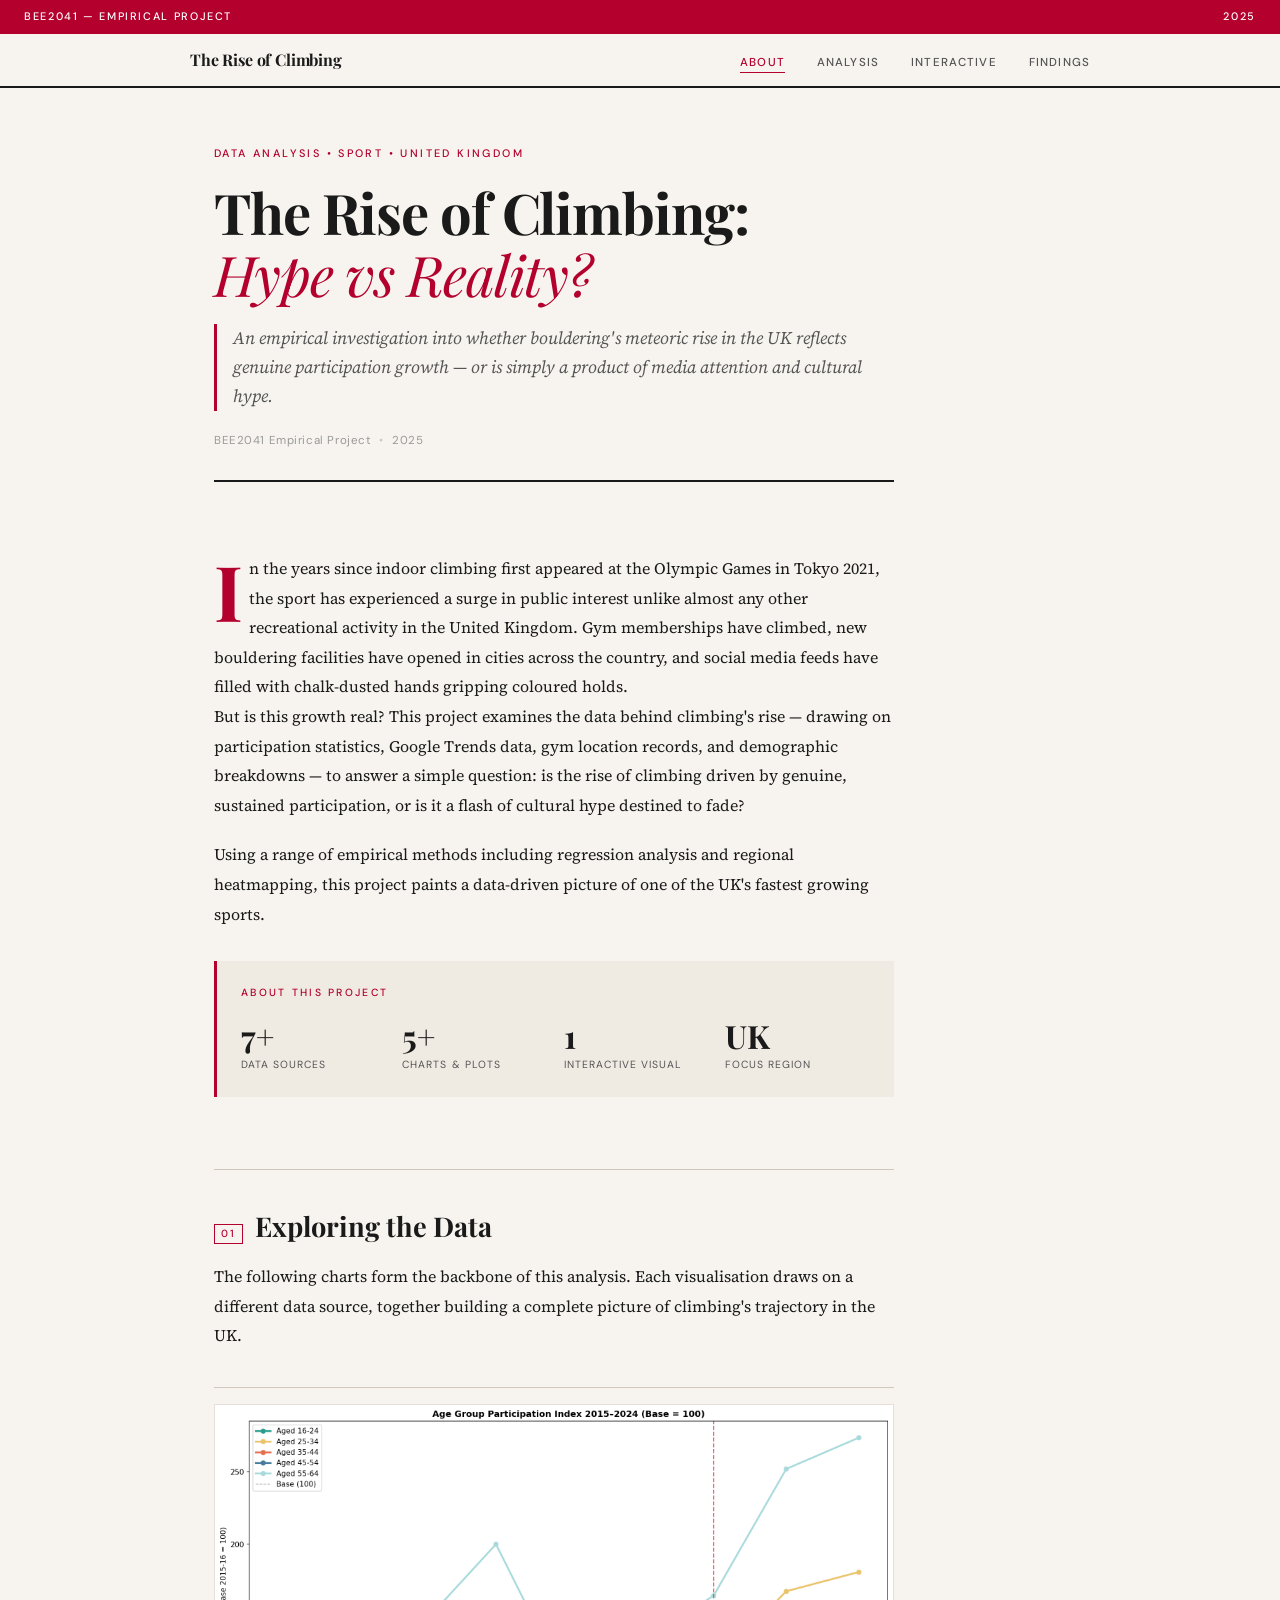
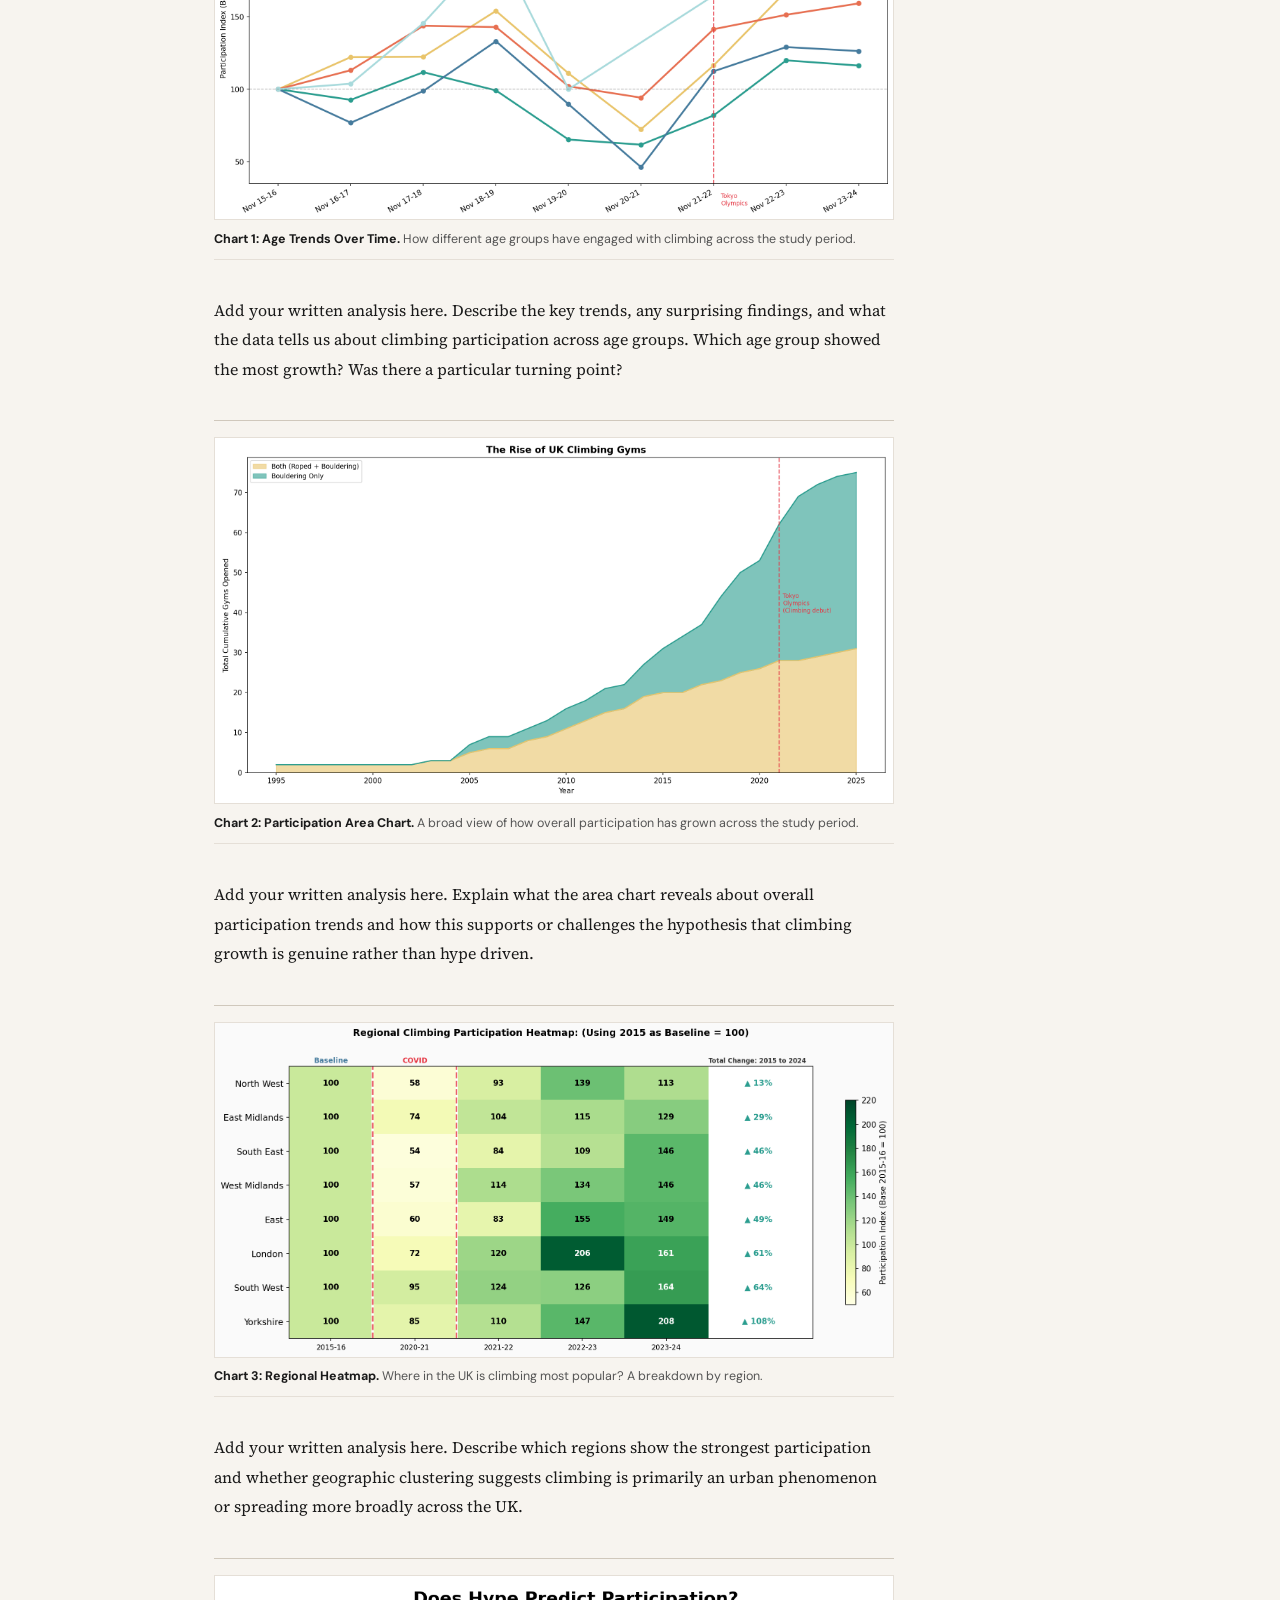
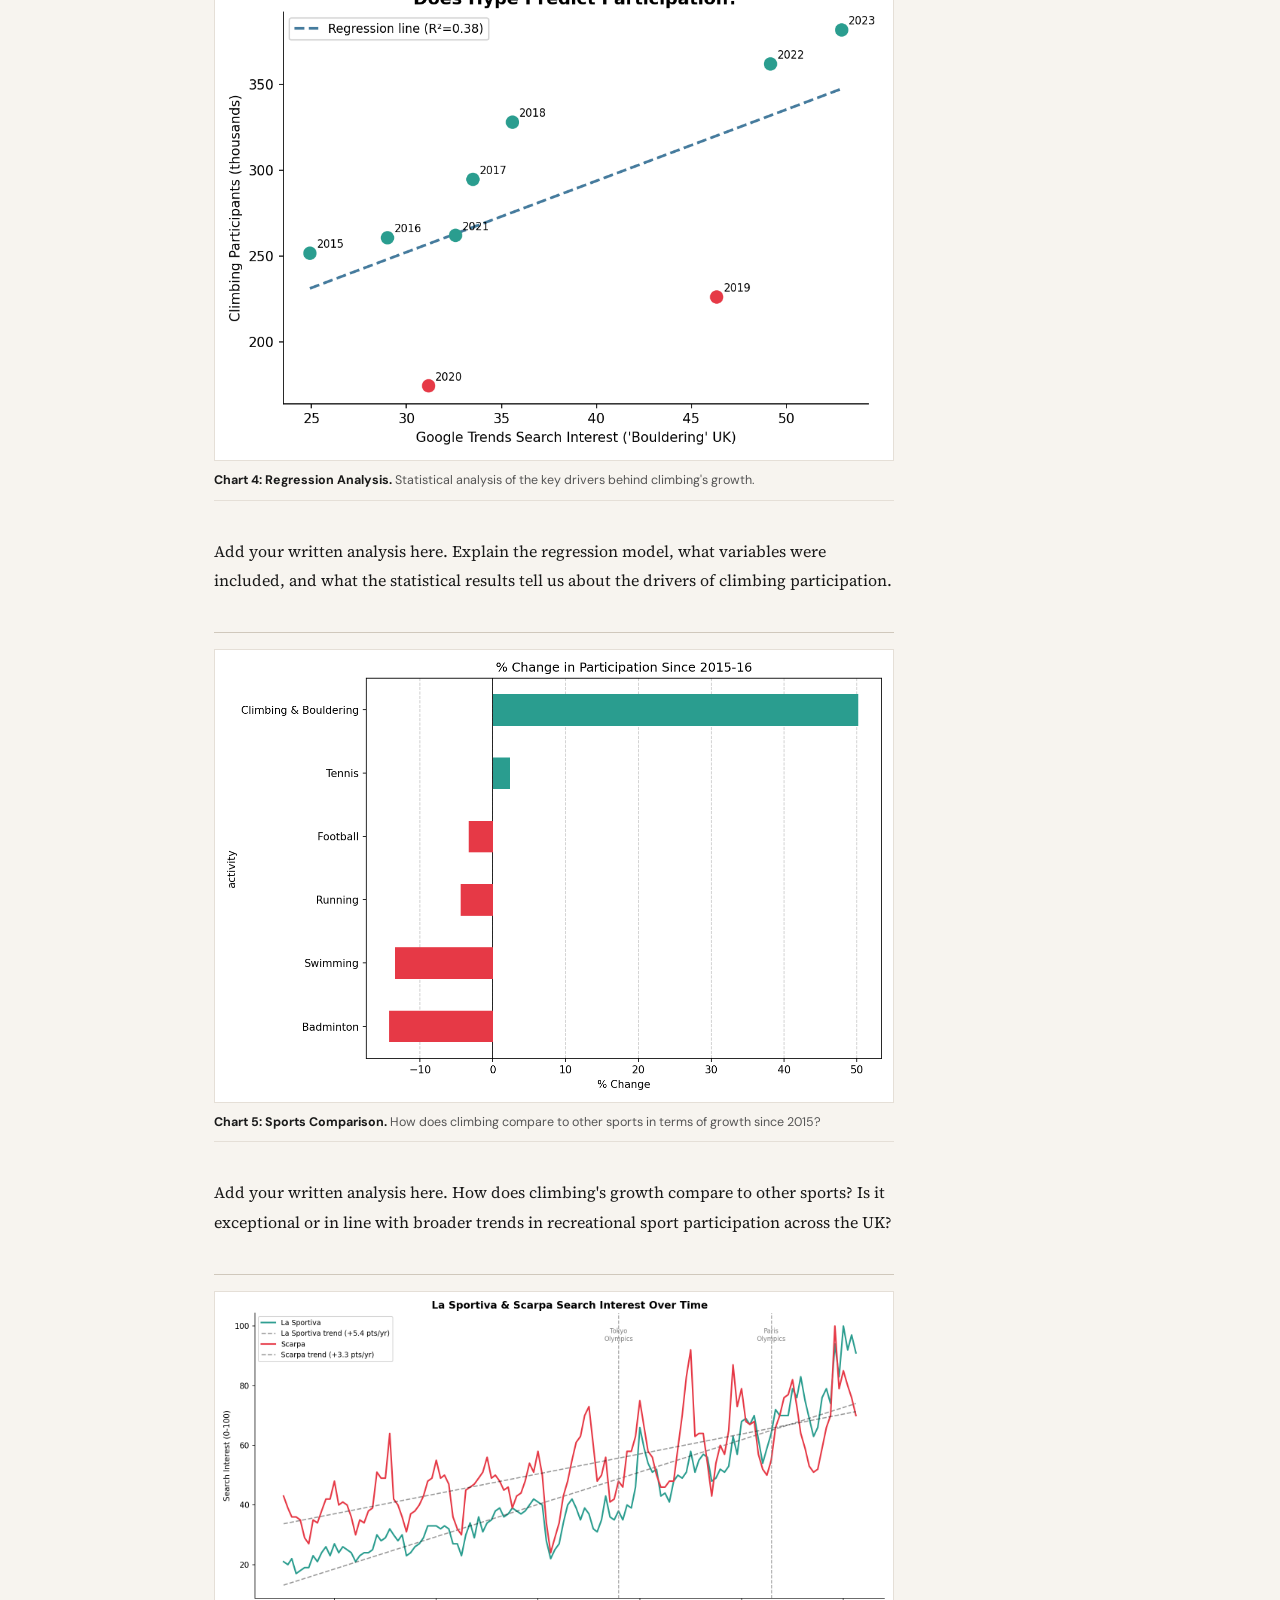
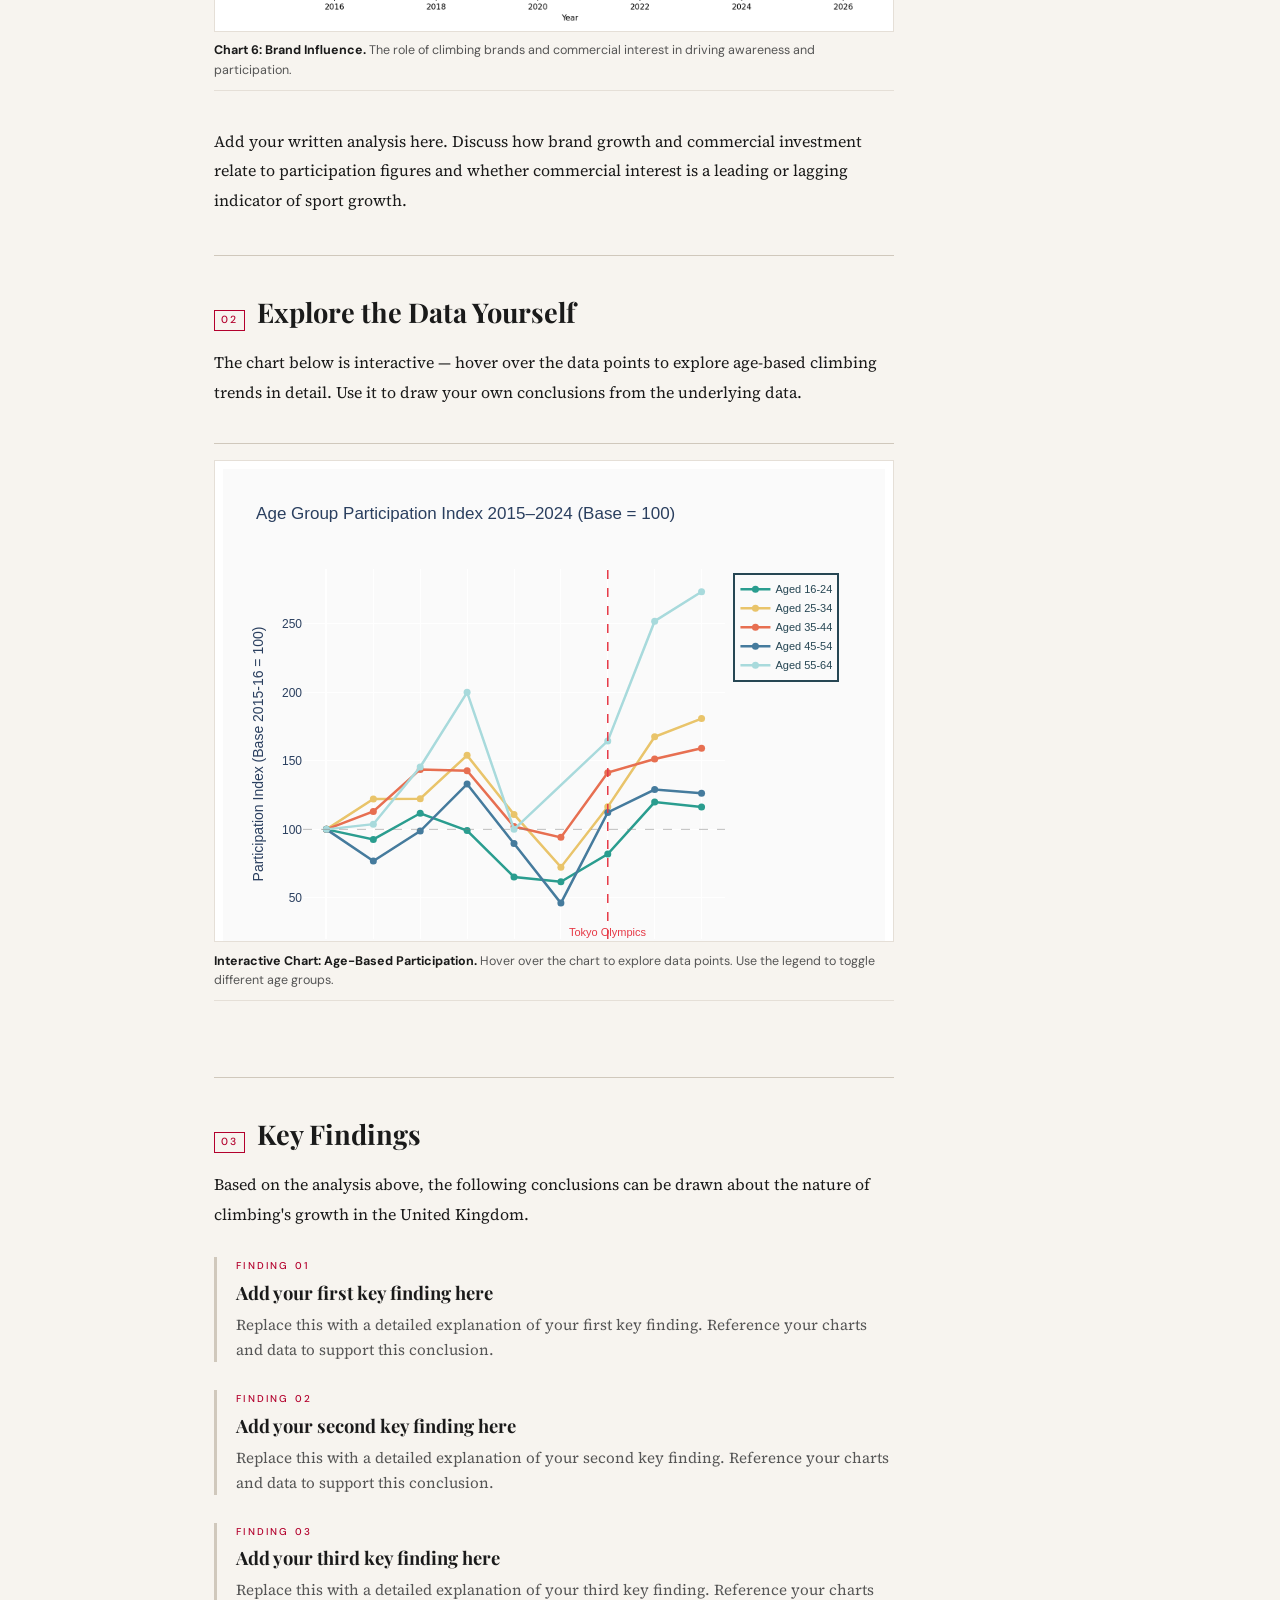
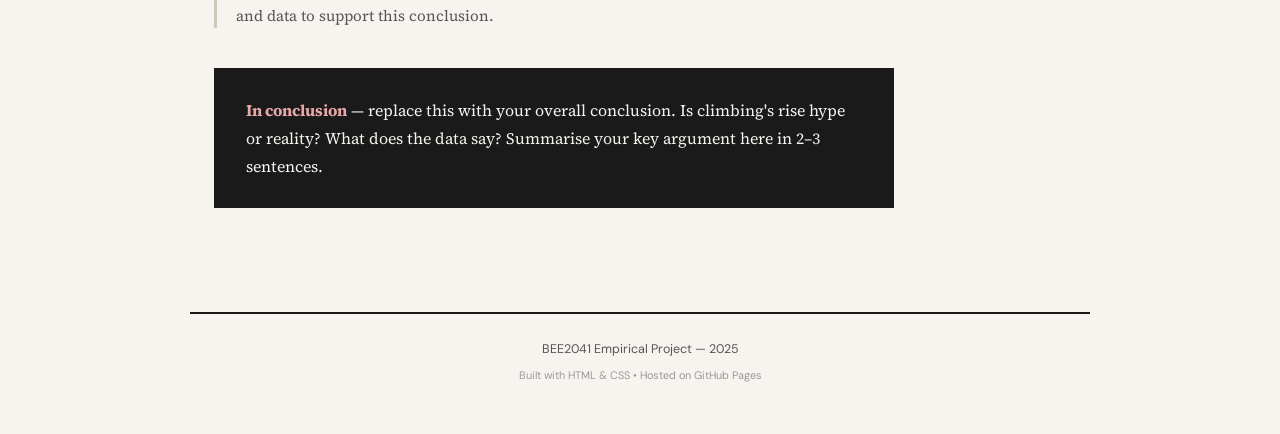
==== index.html @ f6ec095e "Add website files" ====
<!DOCTYPE html>
<html lang="en">
<head>
    <meta charset="UTF-8">
    <meta name="viewport" content="width=device-width, initial-scale=1.0">
    <title>The Rise of Climbing: Hype vs Reality?</title>
    <meta name="description" content="An empirical investigation into whether bouldering's meteoric rise in the UK reflects genuine participation growth.">
    <link rel="stylesheet" href="style.css">
    <link href="https://fonts.googleapis.com/css2?family=Playfair+Display:ital,wght@0,400;0,700;1,400&family=Source+Serif+4:ital,wght@0,300;0,400;1,300;1,400&family=DM+Sans:wght@400;500&display=swap" rel="stylesheet">
</head>
<body>

    <!-- TOP BAR -->
    <div class="top-bar">
        <span>BEE2041 &mdash; Empirical Project</span>
        <span>2025</span>
    </div>

    <!-- NAVBAR -->
    <nav class="navbar" id="navbar">
        <div class="nav-inner">
            <a href="#home" class="nav-logo">The Rise of Climbing</a>
            <button class="nav-toggle" id="navToggle" aria-label="Toggle menu">&#9776;</button>
            <ul class="nav-links" id="navLinks">
                <li><a href="#about">About</a></li>
                <li><a href="#analysis">Analysis</a></li>
                <li><a href="#interactive">Interactive</a></li>
                <li><a href="#findings">Findings</a></li>
            </ul>
        </div>
    </nav>

    <!-- ARTICLE -->
    <main class="article-wrapper" id="home">

        <!-- HEADER -->
        <header class="article-header">
            <div class="article-category">Data Analysis &bull; Sport &bull; United Kingdom</div>
            <h1 class="article-title">The Rise of Climbing:<br><em>Hype vs Reality?</em></h1>
            <p class="article-standfirst">An empirical investigation into whether bouldering's meteoric rise in the UK reflects genuine participation growth — or is simply a product of media attention and cultural hype.</p>
            <div class="article-meta">
                <span>BEE2041 Empirical Project</span>
                <span class="meta-dot">&bull;</span>
                <span>2025</span>
            </div>
            <div class="header-rule"></div>
        </header>

        <!-- INTRODUCTION -->
        <section class="article-section" id="about">
            <div class="drop-cap-wrap">
                <p><span class="drop-cap">I</span>n the years since indoor climbing first appeared at the Olympic Games in Tokyo 2021, the sport has experienced a surge in public interest unlike almost any other recreational activity in the United Kingdom. Gym memberships have climbed, new bouldering facilities have opened in cities across the country, and social media feeds have filled with chalk-dusted hands gripping coloured holds.</p>
            </div>
            <p>But is this growth real? This project examines the data behind climbing's rise — drawing on participation statistics, Google Trends data, gym location records, and demographic breakdowns — to answer a simple question: is the rise of climbing driven by genuine, sustained participation, or is it a flash of cultural hype destined to fade?</p>
            <p>Using a range of empirical methods including regression analysis and regional heatmapping, this project paints a data-driven picture of one of the UK's fastest growing sports.</p>

            <div class="infobox">
                <div class="infobox-title">About This Project</div>
                <div class="infobox-grid">
                    <div class="infobox-item">
                        <span class="infobox-num">7+</span>
                        <span class="infobox-label">Data Sources</span>
                    </div>
                    <div class="infobox-item">
                        <span class="infobox-num">5+</span>
                        <span class="infobox-label">Charts &amp; Plots</span>
                    </div>
                    <div class="infobox-item">
                        <span class="infobox-num">1</span>
                        <span class="infobox-label">Interactive Visual</span>
                    </div>
                    <div class="infobox-item">
                        <span class="infobox-num">UK</span>
                        <span class="infobox-label">Focus Region</span>
                    </div>
                </div>
            </div>
        </section>

        <div class="section-divider"></div>

        <!-- ANALYSIS -->
        <section class="article-section" id="analysis">
            <h2 class="section-heading">
                <span class="section-num">01</span> Exploring the Data
            </h2>
            <p>The following charts form the backbone of this analysis. Each visualisation draws on a different data source, together building a complete picture of climbing's trajectory in the UK.</p>

            <!-- Chart 1 -->
            <figure class="chart-figure">
                <img src="Sources_and_Python_Code/Plots/Ages_time_series.png" alt="Age participation trends over time" loading="lazy">
                <figcaption>
                    <strong>Chart 1: Age Trends Over Time.</strong> How different age groups have engaged with climbing across the study period.
                </figcaption>
            </figure>
            <p>Add your written analysis here. Describe the key trends, any surprising findings, and what the data tells us about climbing participation across age groups. Which age group showed the most growth? Was there a particular turning point?</p>

            <!-- Chart 2 -->
            <figure class="chart-figure">
                <img src="Sources_and_Python_Code/Plots/Area_Chart.png" alt="Overall participation growth area chart" loading="lazy">
                <figcaption>
                    <strong>Chart 2: Participation Area Chart.</strong> A broad view of how overall participation has grown across the study period.
                </figcaption>
            </figure>
            <p>Add your written analysis here. Explain what the area chart reveals about overall participation trends and how this supports or challenges the hypothesis that climbing growth is genuine rather than hype driven.</p>

            <!-- Chart 3 -->
            <figure class="chart-figure">
                <img src="Sources_and_Python_Code/Plots/Heatmap_Regions.png" alt="Regional heatmap of climbing popularity" loading="lazy">
                <figcaption>
                    <strong>Chart 3: Regional Heatmap.</strong> Where in the UK is climbing most popular? A breakdown by region.
                </figcaption>
            </figure>
            <p>Add your written analysis here. Describe which regions show the strongest participation and whether geographic clustering suggests climbing is primarily an urban phenomenon or spreading more broadly across the UK.</p>

            <!-- Chart 4 -->
            <figure class="chart-figure">
                <img src="Sources_and_Python_Code/Plots/Regression_scatter.png" alt="Regression analysis scatter plot" loading="lazy">
                <figcaption>
                    <strong>Chart 4: Regression Analysis.</strong> Statistical analysis of the key drivers behind climbing's growth.
                </figcaption>
            </figure>
            <p>Add your written analysis here. Explain the regression model, what variables were included, and what the statistical results tell us about the drivers of climbing participation.</p>

            <!-- Chart 5 -->
            <figure class="chart-figure">
                <img src="Sources_and_Python_Code/Plots/Sports_Plot_1b_2015.png" alt="Sports comparison since 2015" loading="lazy">
                <figcaption>
                    <strong>Chart 5: Sports Comparison.</strong> How does climbing compare to other sports in terms of growth since 2015?
                </figcaption>
            </figure>
            <p>Add your written analysis here. How does climbing's growth compare to other sports? Is it exceptional or in line with broader trends in recreational sport participation across the UK?</p>

            <!-- Chart 6 -->
            <figure class="chart-figure">
                <img src="Sources_and_Python_Code/Plots/plot_brands.png" alt="Brand influence on climbing participation" loading="lazy">
                <figcaption>
                    <strong>Chart 6: Brand Influence.</strong> The role of climbing brands and commercial interest in driving awareness and participation.
                </figcaption>
            </figure>
            <p>Add your written analysis here. Discuss how brand growth and commercial investment relate to participation figures and whether commercial interest is a leading or lagging indicator of sport growth.</p>
        </section>

        <div class="section-divider"></div>

        <!-- INTERACTIVE -->
        <section class="article-section" id="interactive">
            <h2 class="section-heading">
                <span class="section-num">02</span> Explore the Data Yourself
            </h2>
            <p>The chart below is interactive — hover over the data points to explore age-based climbing trends in detail. Use it to draw your own conclusions from the underlying data.</p>
            <figure class="chart-figure">
                <div class="iframe-wrapper">
                    <iframe
                        src="Sources_and_Python_Code/Plots/interactive_age.html"
                        title="Interactive age-based climbing participation chart"
                        width="100%"
                        height="480"
                        frameborder="0"
                        loading="lazy">
                    </iframe>
                </div>
                <figcaption>
                    <strong>Interactive Chart: Age-Based Participation.</strong> Hover over the chart to explore data points. Use the legend to toggle different age groups.
                </figcaption>
            </figure>
        </section>

        <div class="section-divider"></div>

        <!-- FINDINGS -->
        <section class="article-section" id="findings">
            <h2 class="section-heading">
                <span class="section-num">03</span> Key Findings
            </h2>
            <p>Based on the analysis above, the following conclusions can be drawn about the nature of climbing's growth in the United Kingdom.</p>

            <div class="finding-block">
                <div class="finding-label">Finding 01</div>
                <h3>Add your first key finding here</h3>
                <p>Replace this with a detailed explanation of your first key finding. Reference your charts and data to support this conclusion.</p>
            </div>

            <div class="finding-block">
                <div class="finding-label">Finding 02</div>
                <h3>Add your second key finding here</h3>
                <p>Replace this with a detailed explanation of your second key finding. Reference your charts and data to support this conclusion.</p>
            </div>

            <div class="finding-block">
                <div class="finding-label">Finding 03</div>
                <h3>Add your third key finding here</h3>
                <p>Replace this with a detailed explanation of your third key finding. Reference your charts and data to support this conclusion.</p>
            </div>

            <div class="conclusion-box">
                <p><strong>In conclusion</strong> — replace this with your overall conclusion. Is climbing's rise hype or reality? What does the data say? Summarise your key argument here in 2&ndash;3 sentences.</p>
            </div>
        </section>

    </main>

    <!-- FOOTER -->
    <footer class="footer">
        <div class="footer-inner">
            <div class="footer-rule"></div>
            <p>BEE2041 Empirical Project &mdash; 2025</p>
            <p class="footer-small">Built with HTML &amp; CSS &bull; Hosted on GitHub Pages</p>
        </div>
    </footer>

    <script src="main.js"></script>
</body>
</html>
---- style.css ----
/* ===========================
   ROOT VARIABLES
=========================== */
:root {
    --bg: #f7f4ef;
    --bg-2: #efeae2;
    --bg-3: #e8e2d8;
    --text: #1a1a1a;
    --text-muted: #555;
    --text-light: #999;
    --accent: #b3002d;
    --accent-hover: #8f0024;
    --border: #d0c8bc;
    --border-light: #e5dfd7;
    --font-display: 'Playfair Display', Georgia, serif;
    --font-body: 'Source Serif 4', Georgia, serif;
    --font-ui: 'DM Sans', sans-serif;
    --col-width: 680px;
    --transition: 0.25s ease;
}

/* ===========================
   RESET & BASE
=========================== */
*, *::before, *::after {
    margin: 0;
    padding: 0;
    box-sizing: border-box;
}

html {
    scroll-behavior: smooth;
    scroll-padding-top: 70px;
}

body {
    background-color: var(--bg);
    color: var(--text);
    font-family: var(--font-body);
    font-size: 18px;
    line-height: 1.8;
    -webkit-font-smoothing: antialiased;
}

a {
    color: inherit;
    text-decoration: none;
}

img {
    max-width: 100%;
    height: auto;
    display: block;
}

/* ===========================
   TOP BAR
=========================== */
.top-bar {
    background: var(--accent);
    color: #fff;
    font-family: var(--font-ui);
    font-size: 0.68rem;
    font-weight: 500;
    letter-spacing: 0.15em;
    text-transform: uppercase;
    padding: 0.45rem 1.5rem;
    display: flex;
    justify-content: space-between;
    align-items: center;
}

/* ===========================
   NAVBAR
=========================== */
.navbar {
    position: sticky;
    top: 0;
    z-index: 100;
    background: var(--bg);
    border-bottom: 2px solid var(--text);
    padding: 0 1.5rem;
    transition: box-shadow var(--transition);
}

.navbar.scrolled {
    box-shadow: 0 2px 12px rgba(0,0,0,0.08);
}

.nav-inner {
    max-width: 900px;
    margin: 0 auto;
    height: 52px;
    display: flex;
    align-items: center;
    justify-content: space-between;
}

.nav-logo {
    font-family: var(--font-display);
    font-size: 1rem;
    font-weight: 700;
    color: var(--text);
    letter-spacing: -0.01em;
    flex-shrink: 0;
}

.nav-links {
    list-style: none;
    display: flex;
    gap: 2rem;
}

.nav-links a {
    font-family: var(--font-ui);
    font-size: 0.72rem;
    font-weight: 500;
    letter-spacing: 0.1em;
    text-transform: uppercase;
    color: var(--text-muted);
    transition: color var(--transition);
    padding-bottom: 2px;
    border-bottom: 1px solid transparent;
}

.nav-links a:hover {
    color: var(--accent);
    border-bottom-color: var(--accent);
}

.nav-toggle {
    display: none;
    background: none;
    border: none;
    font-size: 1.3rem;
    cursor: pointer;
    color: var(--text);
    padding: 0.25rem;
}

/* ===========================
   ARTICLE WRAPPER
=========================== */
.article-wrapper {
    max-width: 900px;
    margin: 0 auto;
    padding: 0 1.5rem;
}

/* ===========================
   ARTICLE HEADER
=========================== */
.article-header {
    padding: 3.5rem 0 2rem;
    max-width: var(--col-width);
}

.article-category {
    font-family: var(--font-ui);
    font-size: 0.68rem;
    font-weight: 500;
    letter-spacing: 0.22em;
    text-transform: uppercase;
    color: var(--accent);
    margin-bottom: 1.1rem;
}

.article-title {
    font-family: var(--font-display);
    font-size: clamp(2.2rem, 5vw, 3.5rem);
    font-weight: 700;
    line-height: 1.1;
    letter-spacing: -0.02em;
    margin-bottom: 1.25rem;
    color: var(--text);
}

.article-title em {
    font-style: italic;
    font-weight: 400;
    color: var(--accent);
}

.article-standfirst {
    font-family: var(--font-body);
    font-size: 1.1rem;
    line-height: 1.65;
    color: var(--text-muted);
    margin-bottom: 1.25rem;
    font-style: italic;
    border-left: 3px solid var(--accent);
    padding-left: 1rem;
}

.article-meta {
    font-family: var(--font-ui);
    font-size: 0.72rem;
    color: var(--text-light);
    letter-spacing: 0.05em;
    display: flex;
    gap: 0.5rem;
    align-items: center;
    flex-wrap: wrap;
    margin-bottom: 1.75rem;
}

.meta-dot {
    color: var(--border);
}

.header-rule {
    height: 2px;
    background: var(--text);
}

/* ===========================
   ARTICLE SECTIONS
=========================== */
.article-section {
    max-width: var(--col-width);
    padding: 2.5rem 0;
}

.article-section p {
    margin-bottom: 1.25rem;
    color: var(--text);
    font-size: 1rem;
    line-height: 1.85;
}

.article-section p:last-child {
    margin-bottom: 0;
}

/* Drop cap */
.drop-cap {
    float: left;
    font-family: var(--font-display);
    font-size: 4.8rem;
    font-weight: 700;
    line-height: 0.75;
    margin-right: 0.08em;
    margin-top: 0.1em;
    color: var(--accent);
}

/* Section heading */
.section-heading {
    font-family: var(--font-display);
    font-size: 1.7rem;
    font-weight: 700;
    margin-bottom: 1.1rem;
    display: flex;
    align-items: baseline;
    gap: 0.75rem;
    color: var(--text);
    line-height: 1.2;
}

.section-num {
    font-family: var(--font-ui);
    font-size: 0.65rem;
    font-weight: 500;
    letter-spacing: 0.15em;
    color: var(--accent);
    border: 1px solid var(--accent);
    padding: 0.18rem 0.4rem;
    text-transform: uppercase;
    flex-shrink: 0;
}

/* Section divider */
.section-divider {
    max-width: var(--col-width);
    height: 1px;
    background: var(--border);
}

/* ===========================
   INFOBOX
=========================== */
.infobox {
    background: var(--bg-2);
    border-left: 3px solid var(--accent);
    padding: 1.4rem 1.5rem;
    margin: 2rem 0;
}

.infobox-title {
    font-family: var(--font-ui);
    font-size: 0.65rem;
    font-weight: 500;
    letter-spacing: 0.22em;
    text-transform: uppercase;
    color: var(--accent);
    margin-bottom: 1.1rem;
}

.infobox-grid {
    display: grid;
    grid-template-columns: repeat(4, 1fr);
    gap: 1rem;
}

.infobox-item {
    display: flex;
    flex-direction: column;
    gap: 0.25rem;
}

.infobox-num {
    font-family: var(--font-display);
    font-size: 2rem;
    font-weight: 700;
    color: var(--text);
    line-height: 1;
}

.infobox-label {
    font-family: var(--font-ui);
    font-size: 0.65rem;
    color: var(--text-muted);
    text-transform: uppercase;
    letter-spacing: 0.1em;
}

/* ===========================
   CHARTS
=========================== */
.chart-figure {
    margin: 2.25rem 0;
    border-top: 1px solid var(--border);
    padding-top: 1rem;
}

.chart-figure img {
    width: 100%;
    background: var(--bg-2);
    border: 1px solid var(--border-light);
}

.iframe-wrapper {
    background: white;
    border: 1px solid var(--border-light);
    overflow: hidden;
}

.iframe-wrapper iframe {
    display: block;
    width: 100%;
}

figcaption {
    font-family: var(--font-ui);
    font-size: 0.78rem;
    color: var(--text-muted);
    margin-top: 0.6rem;
    line-height: 1.55;
    border-bottom: 1px solid var(--border-light);
    padding-bottom: 0.6rem;
}

figcaption strong {
    color: var(--text);
}

/* ===========================
   FINDINGS
=========================== */
.finding-block {
    margin: 1.75rem 0;
    padding-left: 1.2rem;
    border-left: 3px solid var(--border);
    transition: border-color var(--transition);
}

.finding-block:hover {
    border-left-color: var(--accent);
}

.finding-label {
    font-family: var(--font-ui);
    font-size: 0.62rem;
    font-weight: 500;
    letter-spacing: 0.22em;
    text-transform: uppercase;
    color: var(--accent);
    margin-bottom: 0.35rem;
}

.finding-block h3 {
    font-family: var(--font-display);
    font-size: 1.15rem;
    font-weight: 700;
    margin-bottom: 0.45rem;
    color: var(--text);
    line-height: 1.3;
}

.finding-block p {
    font-size: 0.95rem !important;
    color: var(--text-muted) !important;
    margin-bottom: 0 !important;
    line-height: 1.65 !important;
}

.conclusion-box {
    background: var(--text);
    color: #f7f4ef;
    padding: 1.75rem 2rem;
    margin-top: 2.5rem;
}

.conclusion-box p {
    color: #f7f4ef !important;
    font-size: 1rem !important;
    line-height: 1.75 !important;
    margin-bottom: 0 !important;
}

.conclusion-box strong {
    color: #e8a8a8;
}

/* ===========================
   FOOTER
=========================== */
.footer {
    margin-top: 4rem;
    padding: 0 1.5rem 3rem;
}

.footer-inner {
    max-width: 900px;
    margin: 0 auto;
    text-align: center;
}

.footer-rule {
    height: 2px;
    background: var(--text);
    margin-bottom: 1.5rem;
}

.footer p {
    font-family: var(--font-ui);
    font-size: 0.78rem;
    color: var(--text-muted);
}

.footer-small {
    font-size: 0.68rem !important;
    color: var(--text-light) !important;
    margin-top: 0.4rem;
}

/* ===========================
   RESPONSIVE
=========================== */
@media (max-width: 768px) {
    .infobox-grid {
        grid-template-columns: repeat(2, 1fr);
    }

    .nav-links {
        display: none;
        flex-direction: column;
        gap: 0;
        position: absolute;
        top: 100%;
        left: 0;
        right: 0;
        background: var(--bg);
        border-bottom: 2px solid var(--text);
        padding: 0.5rem 0;
    }

    .nav-links.open {
        display: flex;
    }

    .nav-links li {
        border-top: 1px solid var(--border-light);
    }

    .nav-links a {
        display: block;
        padding: 0.75rem 1.5rem;
        border-bottom: none;
    }

    .nav-toggle {
        display: block;
    }

    .navbar {
        position: sticky;
        overflow: visible;
    }

    .drop-cap {
        font-size: 3.8rem;
    }

    .article-header,
    .article-section,
    .section-divider {
        max-width: 100%;
    }

    .section-heading {
        font-size: 1.4rem;
    }
}

@media (max-width: 480px) {
    .infobox-grid {
        grid-template-columns: repeat(2, 1fr);
    }

    .article-title {
        font-size: 2rem;
    }

    .top-bar span:last-child {
        display: none;
    }
}
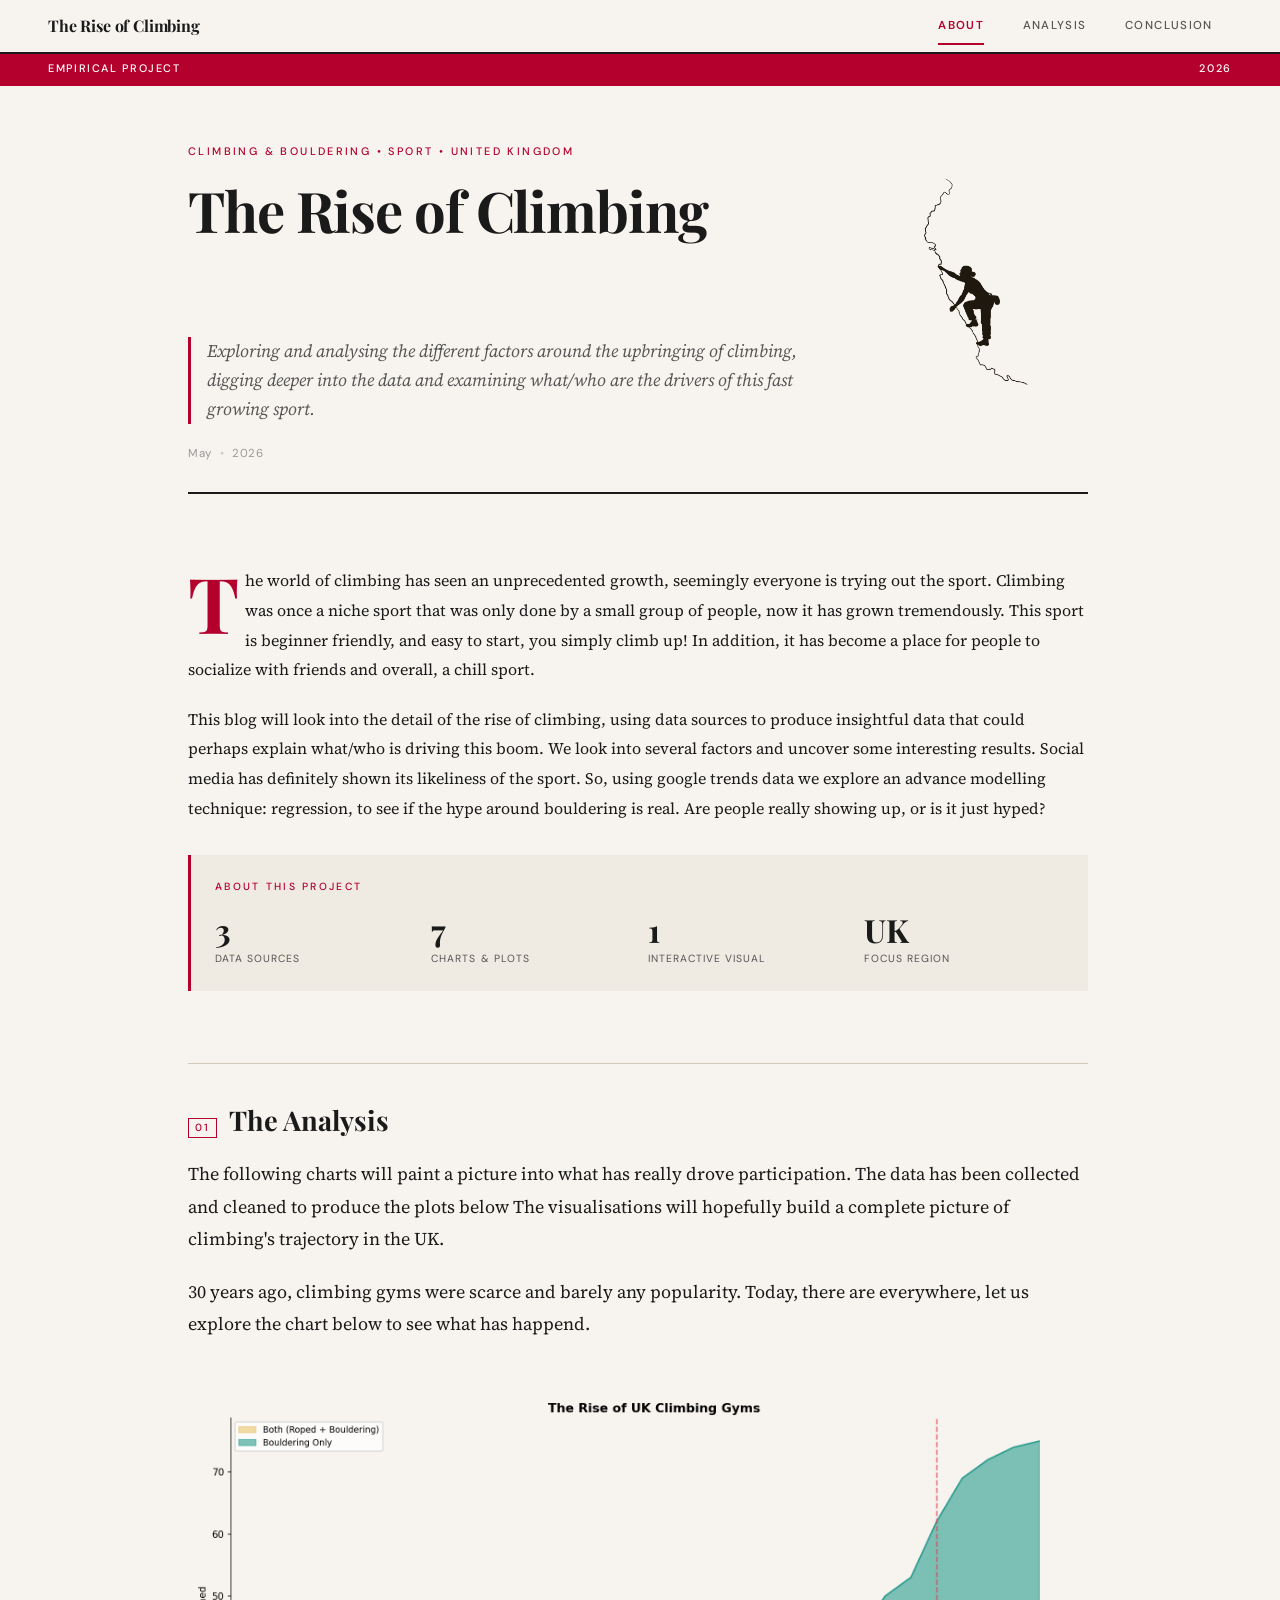
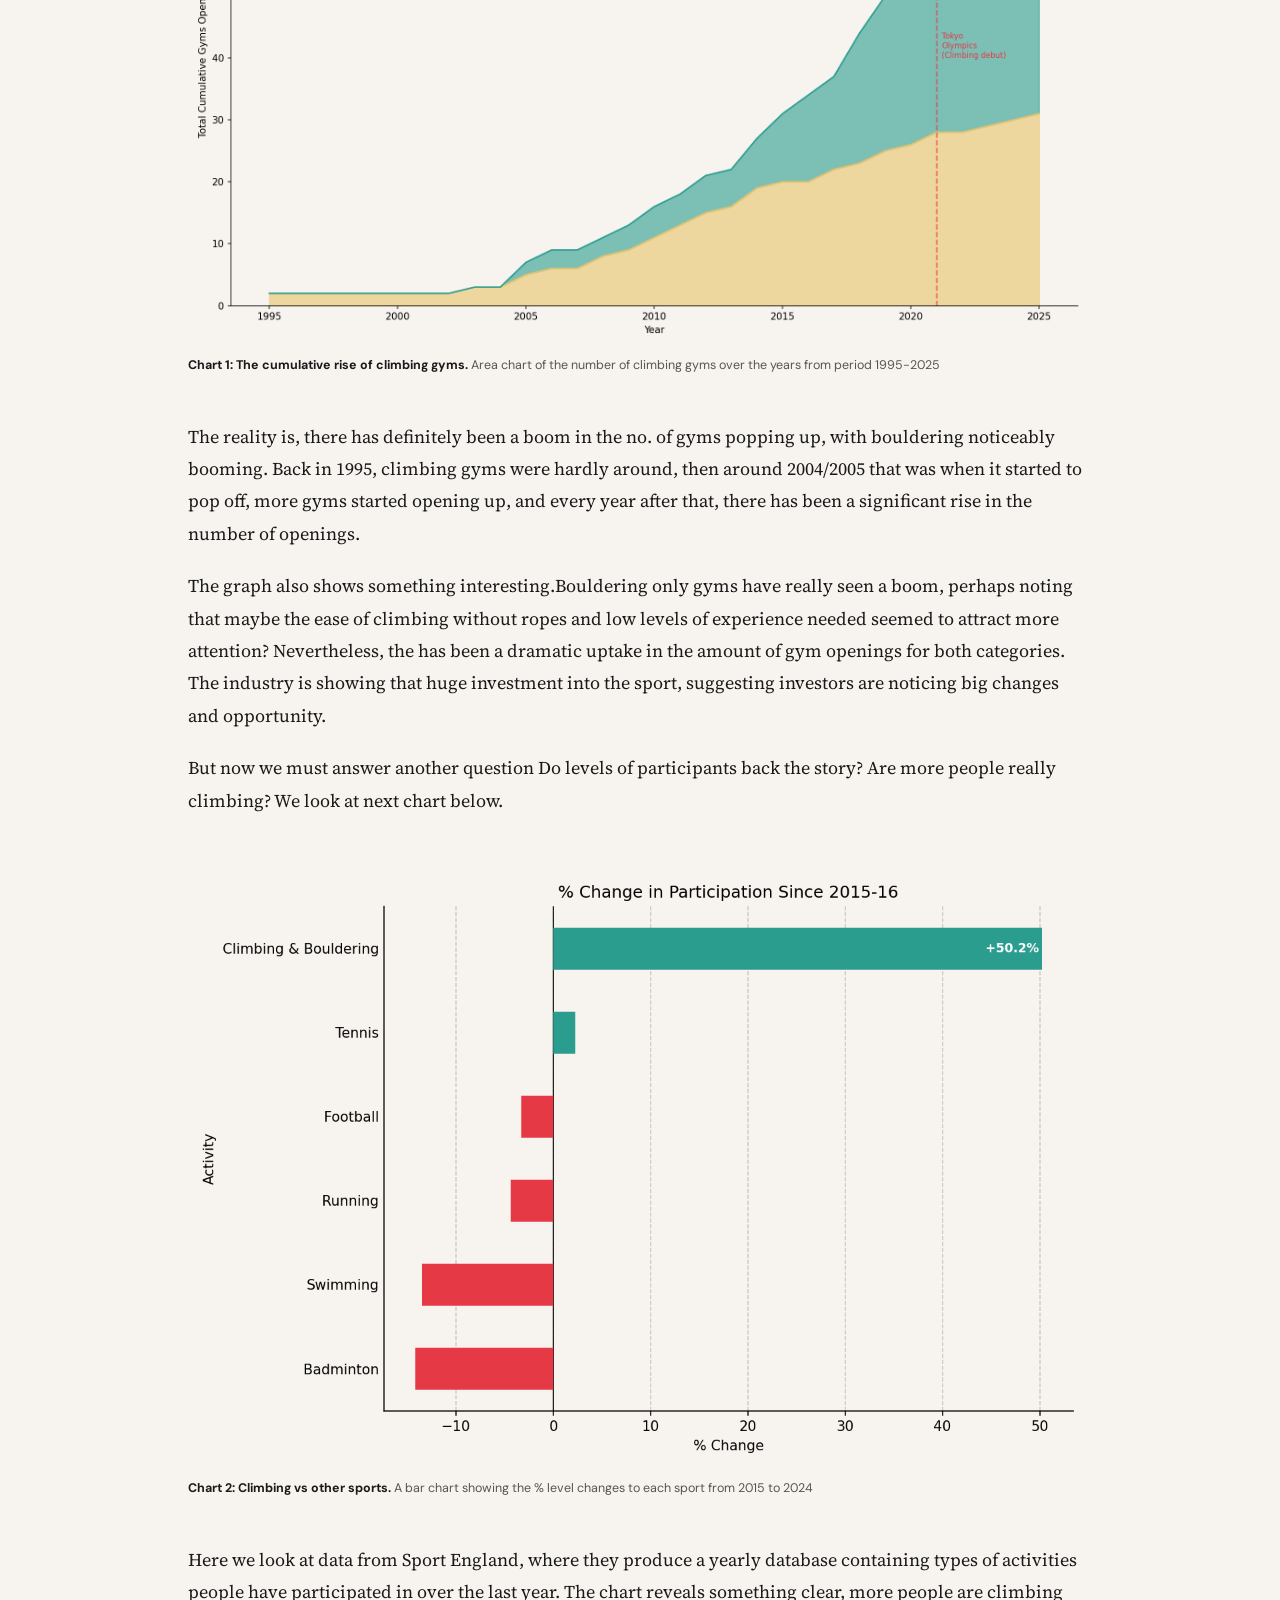
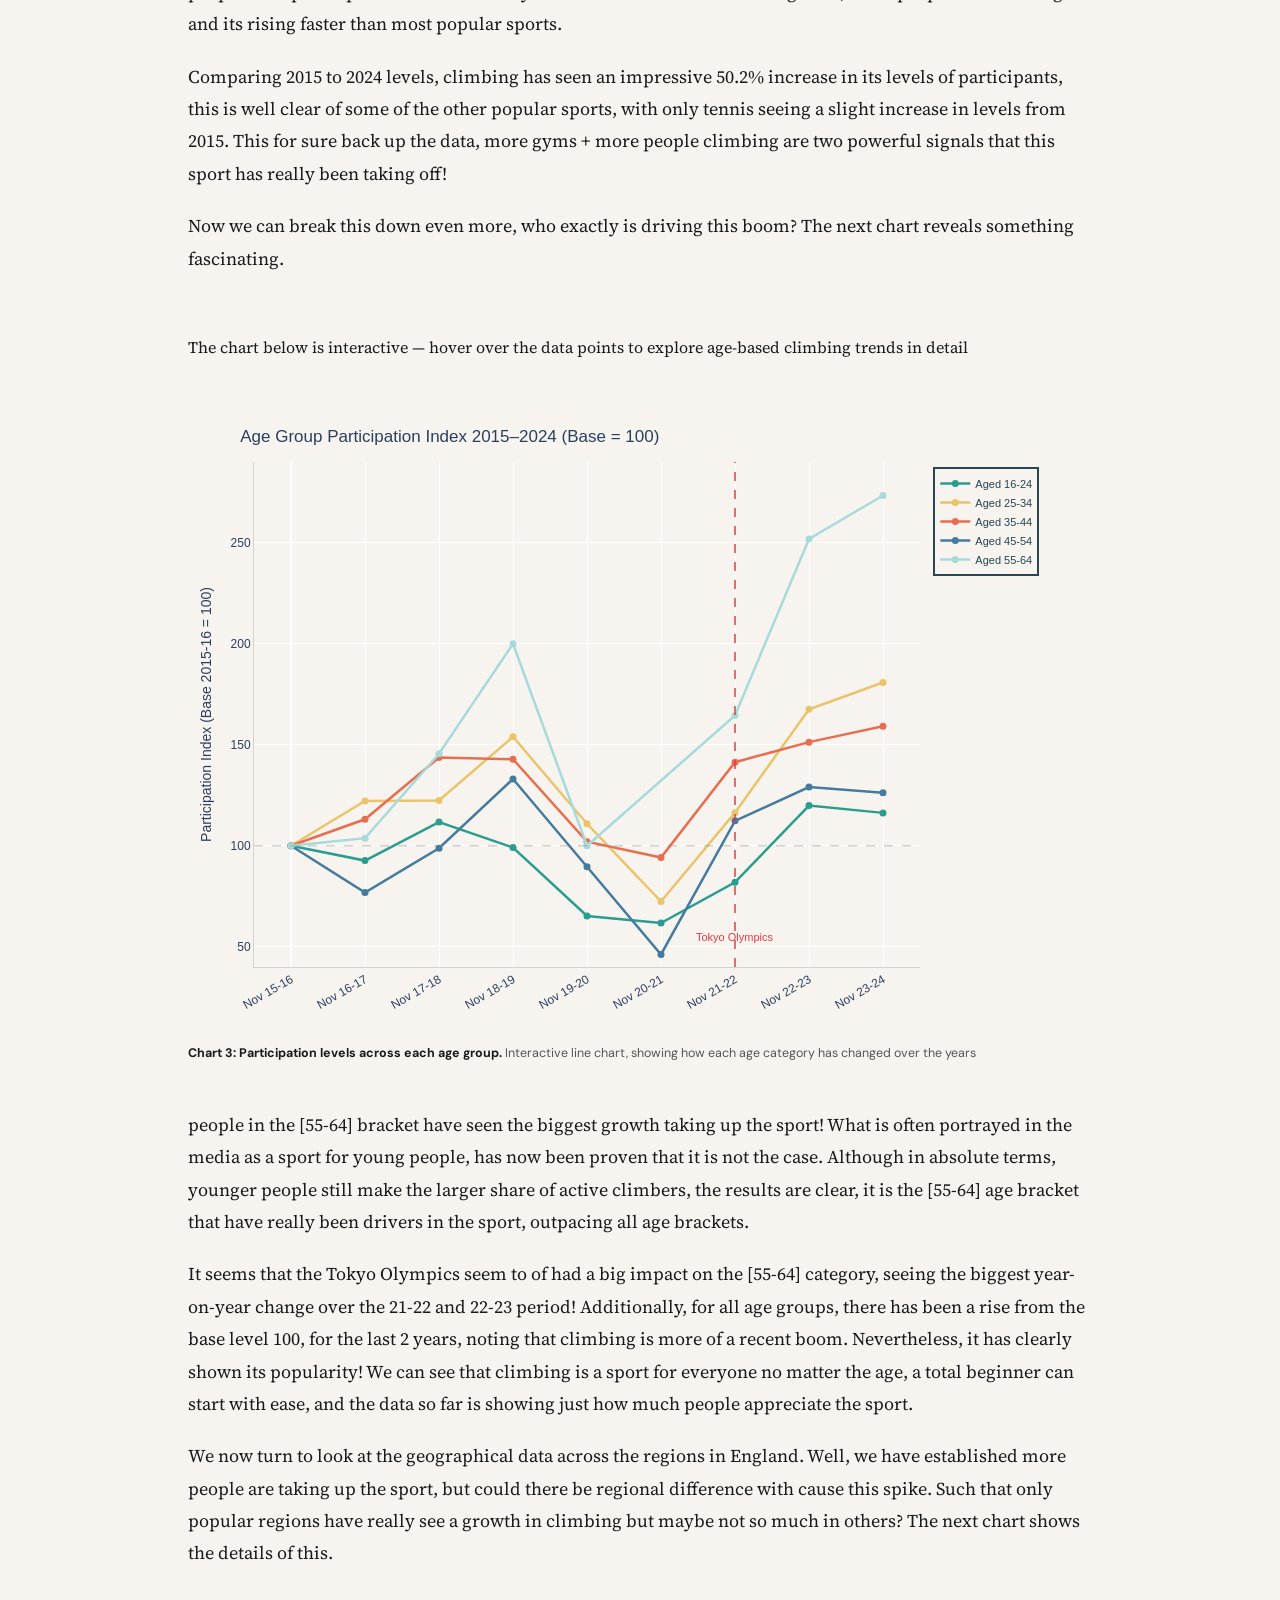
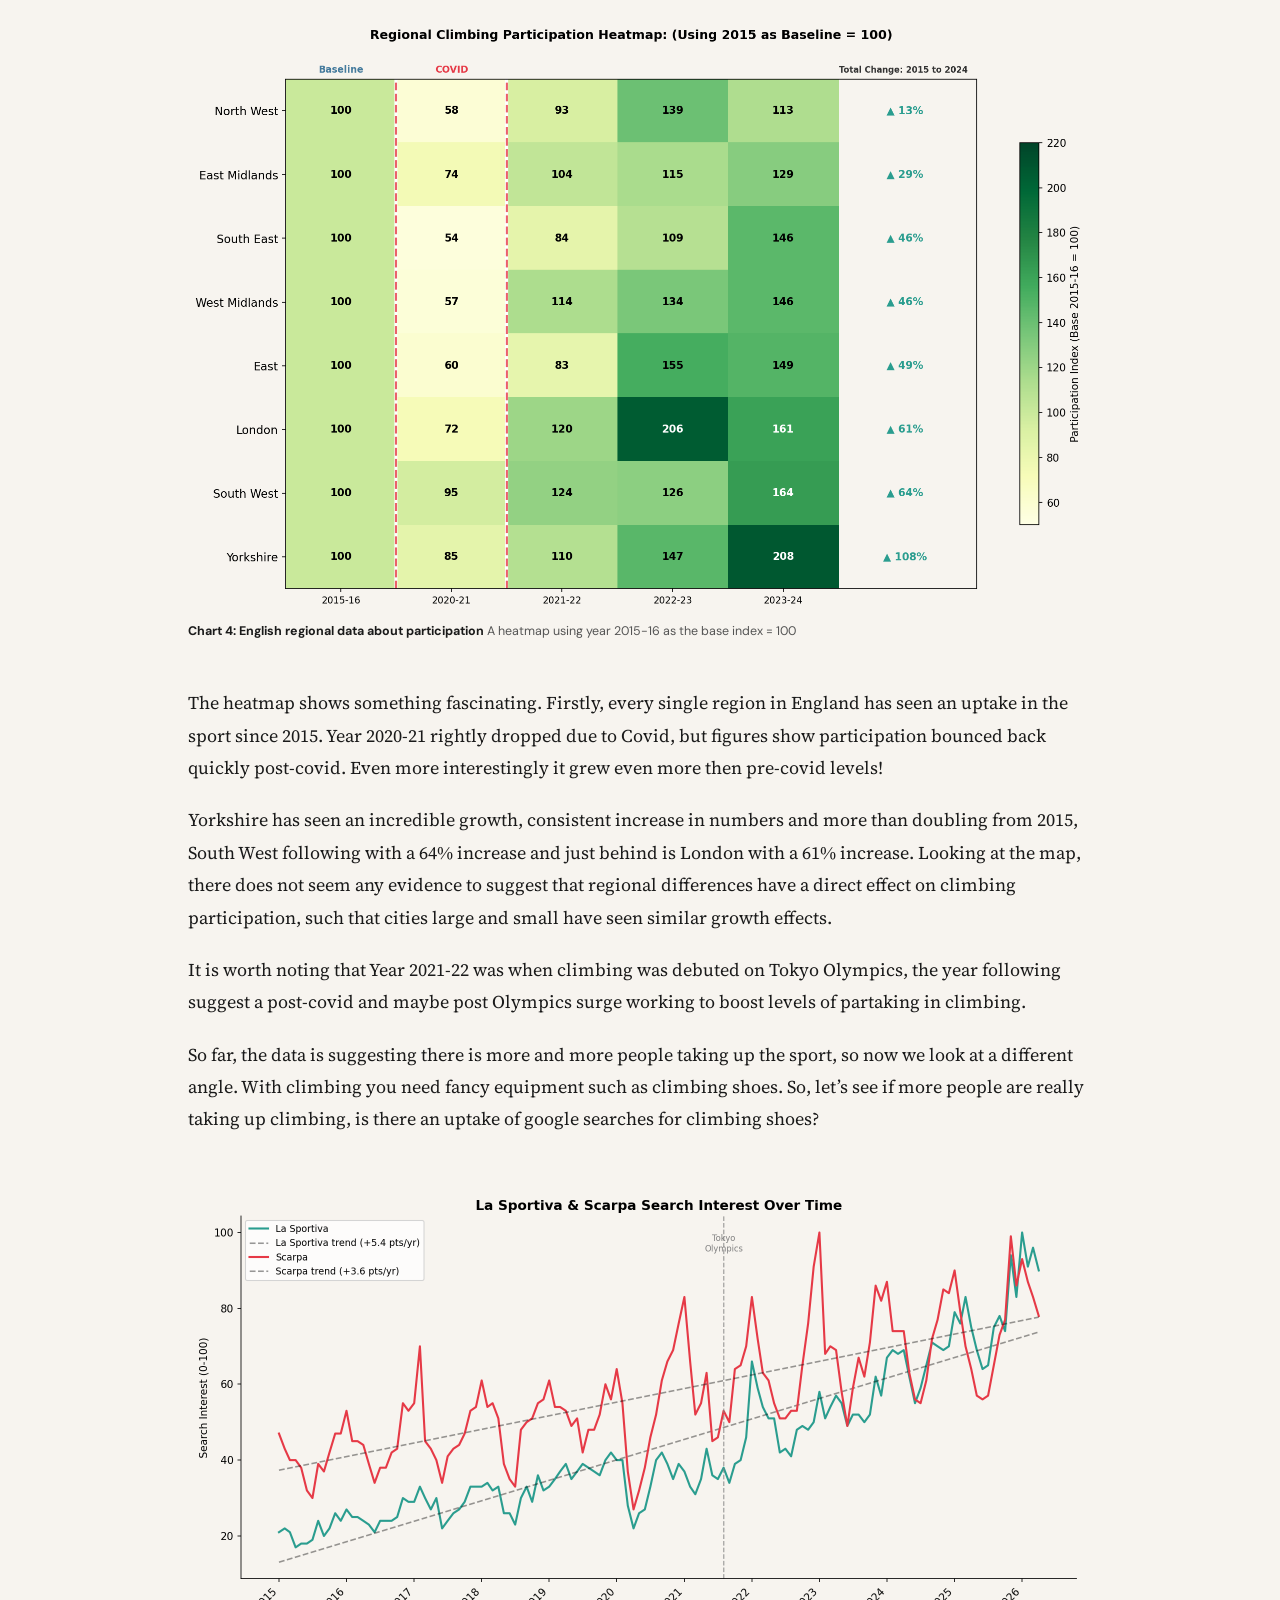
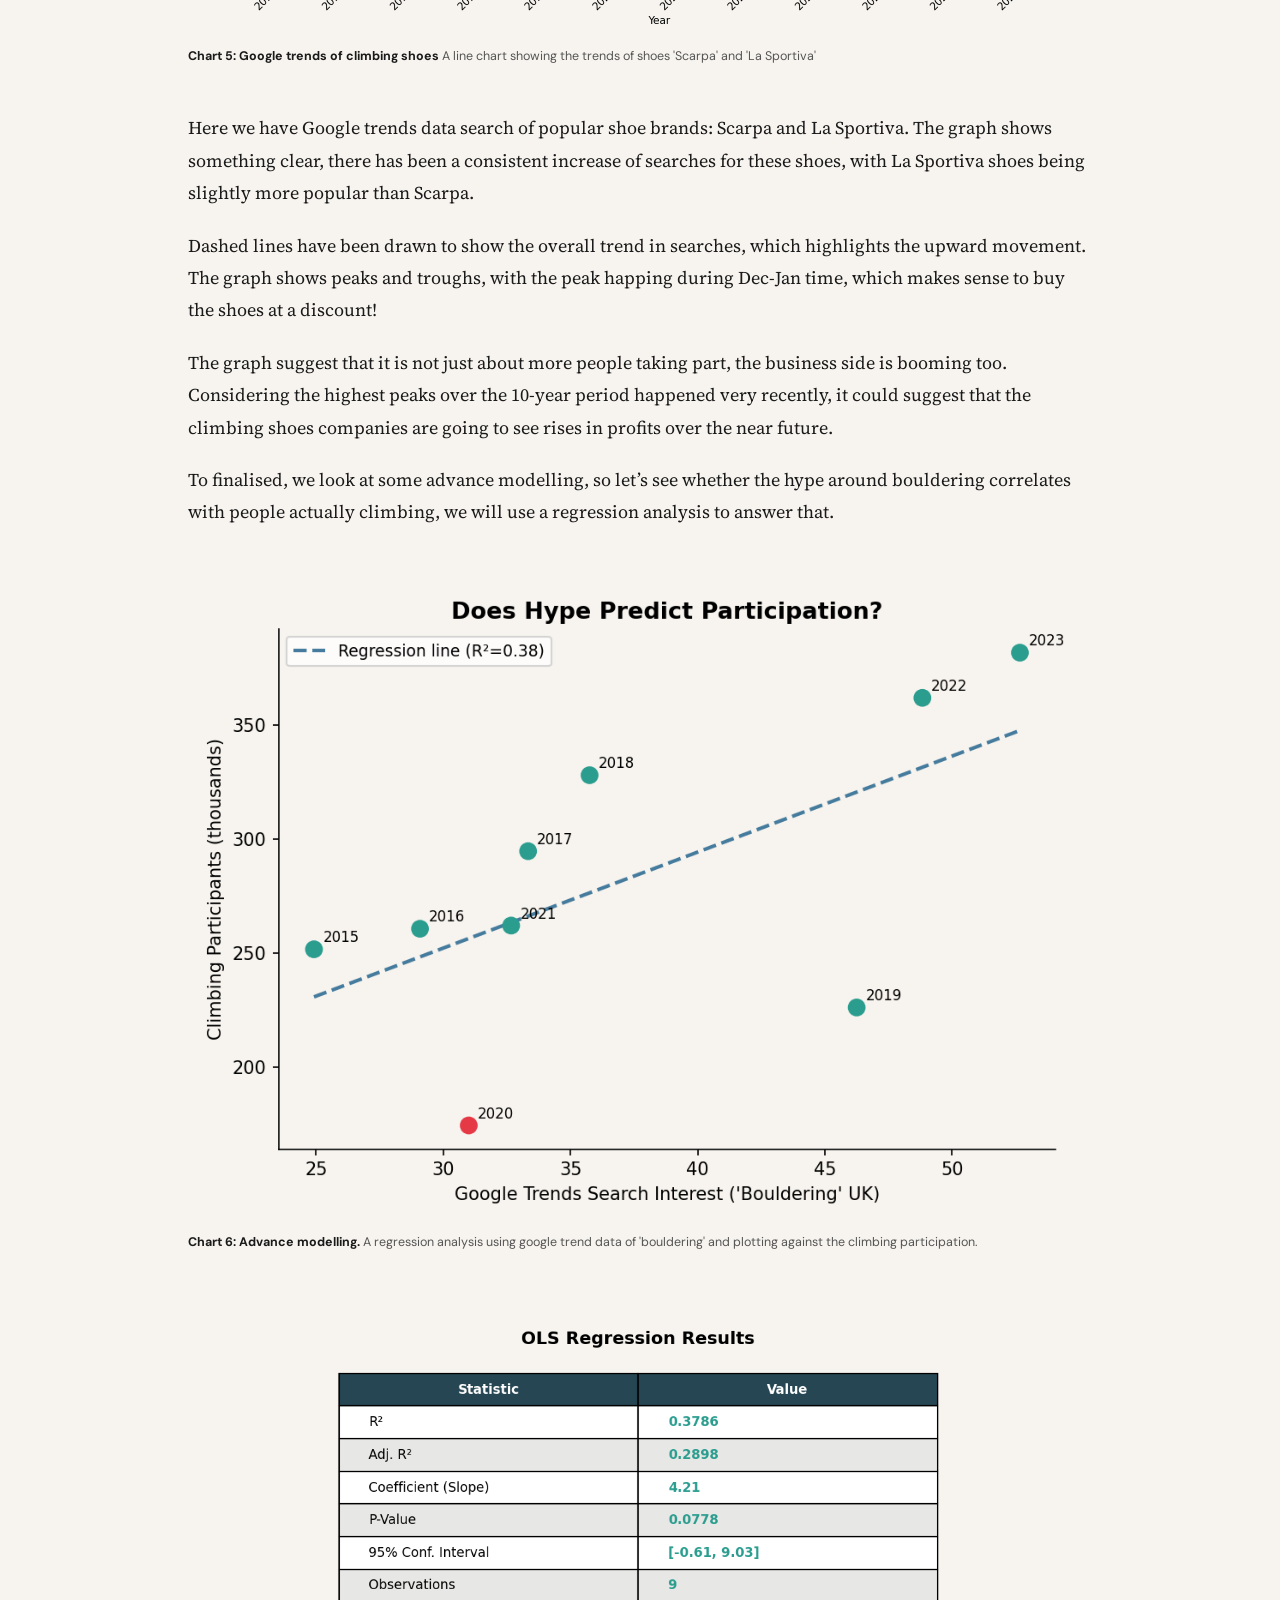
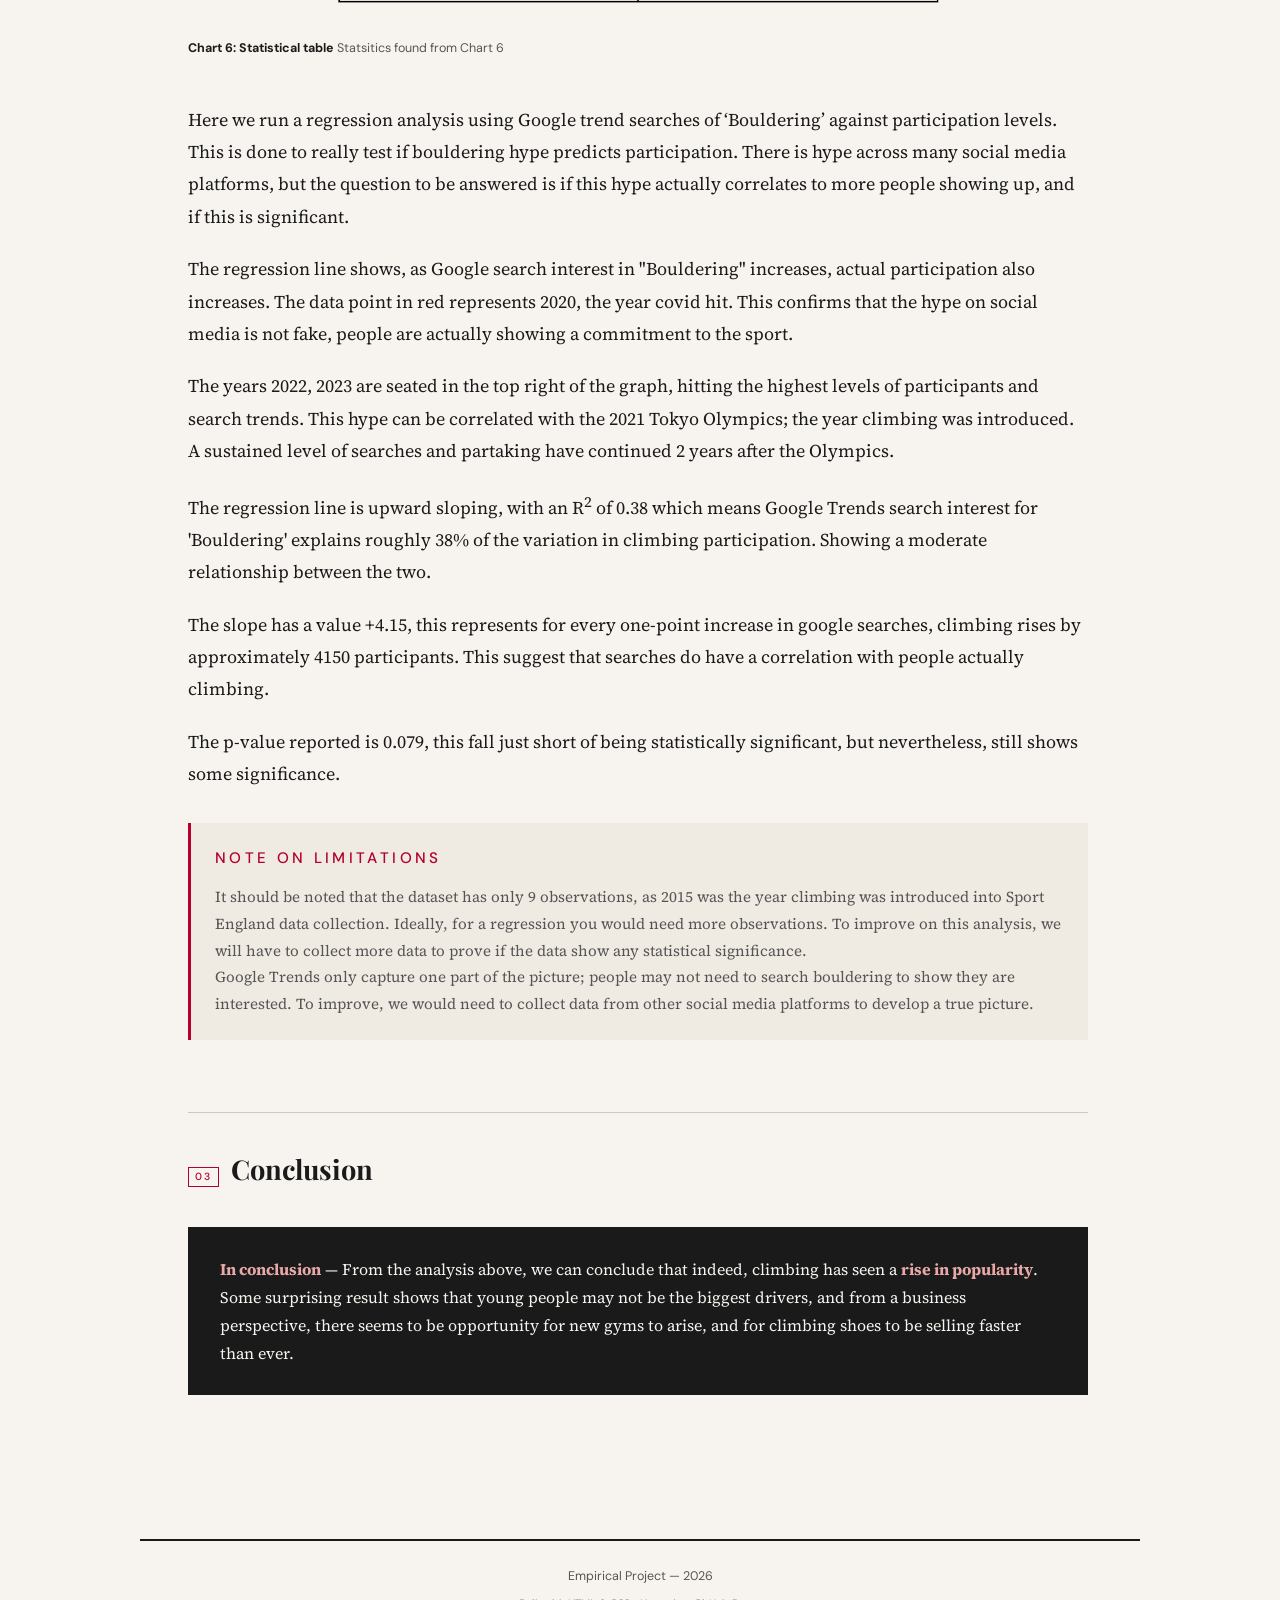
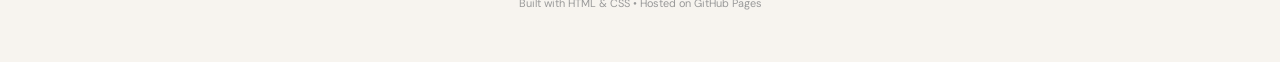
==== commit 97034aa9: "Reorganise project structure and update files" ====
--- a/index.html
+++ b/index.html
@@ -12,8 +12,7 @@
 
     <!-- TOP BAR -->
     <div class="top-bar">
-        <span>BEE2041 &mdash; Empirical Project</span>
-        <span>2025</span>
+        <span> Empirical Project</span>2026
     </div>
 
     <!-- NAVBAR -->
@@ -24,8 +23,7 @@
             <ul class="nav-links" id="navLinks">
                 <li><a href="#about">About</a></li>
                 <li><a href="#analysis">Analysis</a></li>
-                <li><a href="#interactive">Interactive</a></li>
-                <li><a href="#findings">Findings</a></li>
+                <li><a href="#findings">Conclusion</a></li>
             </ul>
         </div>
     </nav>
@@ -34,35 +32,51 @@
     <main class="article-wrapper" id="home">
 
         <!-- HEADER -->
-        <header class="article-header">
-            <div class="article-category">Data Analysis &bull; Sport &bull; United Kingdom</div>
-            <h1 class="article-title">The Rise of Climbing:<br><em>Hype vs Reality?</em></h1>
-            <p class="article-standfirst">An empirical investigation into whether bouldering's meteoric rise in the UK reflects genuine participation growth — or is simply a product of media attention and cultural hype.</p>
+       <!-- HEADER -->
+<header class="article-header">
+    <div class="header-content">
+
+        <!-- LEFT: Text -->
+        <div class="header-text">
+            <div class="article-category">Climbing & Bouldering &bull; Sport &bull; United Kingdom</div>
+            <h1 class="article-title">The Rise of Climbing</h1>
+            <p class="article-standfirst">Exploring and analysing the different factors around the upbringing of climbing, digging deeper into the data and examining what/who are the drivers of this fast growing sport.</p>
             <div class="article-meta">
-                <span>BEE2041 Empirical Project</span>
+                <span>May</span>
                 <span class="meta-dot">&bull;</span>
-                <span>2025</span>
-            </div>
-            <div class="header-rule"></div>
-        </header>
+                <span>2026</span>
+            </div>
+        </div>
+
+        <!-- RIGHT: Image -->
+        <div class="header-image">
+            <img src="Sources_and_Python_Code/Plots/1000000492.png" alt="Climber silhouette">
+        </div>
+
+    </div>
+    <div class="header-rule"></div>
+</header>
+
+
+        
 
         <!-- INTRODUCTION -->
         <section class="article-section" id="about">
             <div class="drop-cap-wrap">
-                <p><span class="drop-cap">I</span>n the years since indoor climbing first appeared at the Olympic Games in Tokyo 2021, the sport has experienced a surge in public interest unlike almost any other recreational activity in the United Kingdom. Gym memberships have climbed, new bouldering facilities have opened in cities across the country, and social media feeds have filled with chalk-dusted hands gripping coloured holds.</p>
-            </div>
-            <p>But is this growth real? This project examines the data behind climbing's rise — drawing on participation statistics, Google Trends data, gym location records, and demographic breakdowns — to answer a simple question: is the rise of climbing driven by genuine, sustained participation, or is it a flash of cultural hype destined to fade?</p>
-            <p>Using a range of empirical methods including regression analysis and regional heatmapping, this project paints a data-driven picture of one of the UK's fastest growing sports.</p>
+                <p><span class="drop-cap">T</span>he world of climbing has seen an unprecedented growth, seemingly everyone is trying out the sport. Climbing was once a niche sport that was only done by a small group of people, now it has grown tremendously. This sport is beginner friendly, and easy to start, you simply climb up! In addition, it has become a place for people to socialize with friends and overall, a chill sport. 
+                <p>This blog will look into the detail of the rise of climbing, using data sources to produce insightful data that could perhaps explain what/who is driving this boom. We look into several factors and uncover some interesting results. Social media has definitely shown its likeliness of the sport. So, using google trends data we explore an advance modelling technique: regression, to see if the hype around bouldering is real. Are people really showing up, or is it just hyped?
+            </div>
+            <p>
 
             <div class="infobox">
                 <div class="infobox-title">About This Project</div>
                 <div class="infobox-grid">
                     <div class="infobox-item">
-                        <span class="infobox-num">7+</span>
+                        <span class="infobox-num">3</span>
                         <span class="infobox-label">Data Sources</span>
                     </div>
                     <div class="infobox-item">
-                        <span class="infobox-num">5+</span>
+                        <span class="infobox-num">7</span>
                         <span class="infobox-label">Charts &amp; Plots</span>
                     </div>
                     <div class="infobox-item">
@@ -82,129 +96,141 @@
         <!-- ANALYSIS -->
         <section class="article-section" id="analysis">
             <h2 class="section-heading">
-                <span class="section-num">01</span> Exploring the Data
+                <span class="section-num">01</span> The Analysis
             </h2>
-            <p>The following charts form the backbone of this analysis. Each visualisation draws on a different data source, together building a complete picture of climbing's trajectory in the UK.</p>
+        </p>The following charts will paint a picture into what has really drove participation. The data has been collected and cleaned to produce the plots below
+               The visualisations will hopefully build a complete picture of climbing's trajectory in the UK.
+            
+        </p>30 years ago, climbing gyms were scarce and barely any popularity. Today, there are everywhere, let us explore the chart below to see what has happend.
 
             <!-- Chart 1 -->
             <figure class="chart-figure">
-                <img src="Sources_and_Python_Code/Plots/Ages_time_series.png" alt="Age participation trends over time" loading="lazy">
-                <figcaption>
-                    <strong>Chart 1: Age Trends Over Time.</strong> How different age groups have engaged with climbing across the study period.
-                </figcaption>
-            </figure>
-            <p>Add your written analysis here. Describe the key trends, any surprising findings, and what the data tells us about climbing participation across age groups. Which age group showed the most growth? Was there a particular turning point?</p>
+                <img src="Sources_and_Python_Code/Plots/Area_Chart.png" alt="Area_Chart" loading="lazy">
+                <figcaption>
+                    <strong>Chart 1: The cumulative rise of climbing gyms.</strong> Area chart of the number of climbing gyms over the years from period 1995-2025
+                </figcaption>
+            </figure>
+            </p>The reality is, there has definitely been a boom in the no. of gyms popping up, with bouldering noticeably booming. Back in 1995, climbing gyms were hardly around, then around 2004/2005 that was when it started to pop off, more gyms started opening up, and every year after that, there has been a significant rise in the number of openings.</p> 
+            </p>The graph also shows something interesting.Bouldering only gyms have really seen a boom, perhaps noting that maybe the ease of climbing without ropes and low levels of experience needed seemed to attract more attention? Nevertheless, the has been a dramatic uptake in the amount of gym openings for both categories. The industry is showing that huge investment into the sport, suggesting investors are noticing big changes and opportunity.</p> 
+            </p>But now we must answer another question Do levels of participants back the story? Are more people really climbing? We look at next chart below.</p> 
+
+                
 
             <!-- Chart 2 -->
             <figure class="chart-figure">
-                <img src="Sources_and_Python_Code/Plots/Area_Chart.png" alt="Overall participation growth area chart" loading="lazy">
-                <figcaption>
-                    <strong>Chart 2: Participation Area Chart.</strong> A broad view of how overall participation has grown across the study period.
-                </figcaption>
-            </figure>
-            <p>Add your written analysis here. Explain what the area chart reveals about overall participation trends and how this supports or challenges the hypothesis that climbing growth is genuine rather than hype driven.</p>
-
-            <!-- Chart 3 -->
-            <figure class="chart-figure">
-                <img src="Sources_and_Python_Code/Plots/Heatmap_Regions.png" alt="Regional heatmap of climbing popularity" loading="lazy">
-                <figcaption>
-                    <strong>Chart 3: Regional Heatmap.</strong> Where in the UK is climbing most popular? A breakdown by region.
-                </figcaption>
-            </figure>
-            <p>Add your written analysis here. Describe which regions show the strongest participation and whether geographic clustering suggests climbing is primarily an urban phenomenon or spreading more broadly across the UK.</p>
-
-            <!-- Chart 4 -->
-            <figure class="chart-figure">
-                <img src="Sources_and_Python_Code/Plots/Regression_scatter.png" alt="Regression analysis scatter plot" loading="lazy">
-                <figcaption>
-                    <strong>Chart 4: Regression Analysis.</strong> Statistical analysis of the key drivers behind climbing's growth.
-                </figcaption>
-            </figure>
-            <p>Add your written analysis here. Explain the regression model, what variables were included, and what the statistical results tell us about the drivers of climbing participation.</p>
-
-            <!-- Chart 5 -->
-            <figure class="chart-figure">
-                <img src="Sources_and_Python_Code/Plots/Sports_Plot_1b_2015.png" alt="Sports comparison since 2015" loading="lazy">
-                <figcaption>
-                    <strong>Chart 5: Sports Comparison.</strong> How does climbing compare to other sports in terms of growth since 2015?
-                </figcaption>
-            </figure>
-            <p>Add your written analysis here. How does climbing's growth compare to other sports? Is it exceptional or in line with broader trends in recreational sport participation across the UK?</p>
-
-            <!-- Chart 6 -->
-            <figure class="chart-figure">
-                <img src="Sources_and_Python_Code/Plots/plot_brands.png" alt="Brand influence on climbing participation" loading="lazy">
-                <figcaption>
-                    <strong>Chart 6: Brand Influence.</strong> The role of climbing brands and commercial interest in driving awareness and participation.
-                </figcaption>
-            </figure>
-            <p>Add your written analysis here. Discuss how brand growth and commercial investment relate to participation figures and whether commercial interest is a leading or lagging indicator of sport growth.</p>
-        </section>
-
-        <div class="section-divider"></div>
-
-        <!-- INTERACTIVE -->
+                <img src="Sources_and_Python_Code/Plots/Sports_Plot_2015.png" alt="Sport_Plot" loading="lazy">
+                <figcaption>
+                    <strong>Chart 2: Climbing vs other sports.</strong> A bar chart showing the % level changes to each sport from 2015 to 2024
+                </figcaption>
+            </figure>
+            </p>Here we look at data from Sport England, where they produce a yearly database containing types of activities people have participated in over the last year. The chart reveals something clear, more people are climbing and its rising faster than most popular sports. 
+            </p>Comparing 2015 to 2024 levels, climbing has seen an impressive 50.2% increase in its levels of participants, this is well clear of some of the other popular sports, with only tennis seeing a slight increase in levels from 2015. This for sure back up the data, more gyms + more people climbing are two powerful signals that this sport has really been taking off! 
+            </p>Now we can break this down even more, who exactly is driving this boom? The next chart reveals something fascinating.
+
+            <!-- INTERACTIVE -->
         <section class="article-section" id="interactive">
             <h2 class="section-heading">
-                <span class="section-num">02</span> Explore the Data Yourself
             </h2>
-            <p>The chart below is interactive — hover over the data points to explore age-based climbing trends in detail. Use it to draw your own conclusions from the underlying data.</p>
+            <p>The chart below is interactive — hover over the data points to explore age-based climbing trends in detail</p>
             <figure class="chart-figure">
                 <div class="iframe-wrapper">
                     <iframe
                         src="Sources_and_Python_Code/Plots/interactive_age.html"
                         title="Interactive age-based climbing participation chart"
                         width="100%"
-                        height="480"
+                        height="620"
                         frameborder="0"
                         loading="lazy">
                     </iframe>
                 </div>
                 <figcaption>
-                    <strong>Interactive Chart: Age-Based Participation.</strong> Hover over the chart to explore data points. Use the legend to toggle different age groups.
-                </figcaption>
-            </figure>
+                    <strong>Chart 3: Participation levels across each age group.</strong> Interactive line chart, showing how each age category has changed over the years  
+                </figcaption>
+            </figure>
+            </p>people in the [55-64] bracket have seen the biggest growth taking up the sport! What is often portrayed in the media as a sport for young people, has now been proven that it is not the case. Although in absolute terms, younger people still make the larger share of active climbers, the results are clear, it is the [55-64] age bracket that have really been drivers in the sport, outpacing all age brackets.
+            </P> It seems that the Tokyo Olympics seem to of had a big impact on the [55-64] category, seeing the biggest year-on-year change over the 21-22 and 22-23 period! Additionally, for all age groups, there has been a rise from the base level 100, for the last 2 years, noting that climbing is more of a recent boom. Nevertheless, it has clearly shown its popularity!
+                We can see that climbing is a sport for everyone no matter the age, a total beginner can start with ease, and the data so far is showing just how much people appreciate the sport.
+            </P>We now turn to look at the geographical data across the regions in England. Well, we have established more people are taking up the sport, but could there be regional difference with cause this spike. Such that only popular regions have really see a growth in climbing but maybe not so much in others? The next chart shows the details of this.
+
+
+            <!-- Chart 4 -->
+            <figure class="chart-figure">
+                <img src="Sources_and_Python_Code/Plots/Heatmap_Regions.png" alt="Heatmap" loading="lazy">
+                <figcaption>
+                    <strong>Chart 4: English regional data about participation </strong> A heatmap using year 2015-16 as the base index = 100
+                </figcaption>
+            </figure>
+        </p>The heatmap shows something fascinating. Firstly, every single region in England has seen an uptake in the sport since 2015. Year 2020-21 rightly dropped due to Covid, but figures show participation bounced back quickly post-covid. Even more interestingly it grew even more then pre-covid levels! 
+        </p>Yorkshire has seen an incredible growth, consistent increase in numbers and more than doubling from 2015, South West following with a 64% increase and just behind is London with a 61% increase. Looking at the map, there does not seem any evidence to suggest that regional differences have a direct effect on climbing participation, such that cities large and small have seen similar growth effects.
+        </p>It is worth noting that Year 2021-22 was when climbing was debuted on Tokyo Olympics, the year following suggest a post-covid and maybe post Olympics surge working to boost levels of partaking in climbing. 
+        </p>So far, the data is suggesting there is more and more people taking up the sport, so now we look at a different angle. With climbing you need fancy equipment such as climbing shoes. So, let’s see if more people are really taking up climbing, is there an uptake of google searches for climbing shoes? 
+
+
+            <!-- Chart 5 -->
+            <figure class="chart-figure">
+                <img src="Sources_and_Python_Code/Plots/plot_brands.png" alt="climbing show brands" loading="lazy">
+                <figcaption>
+                    <strong>Chart 5: Google trends of climbing shoes</strong> A line chart showing the trends of shoes 'Scarpa' and 'La Sportiva'
+                </figcaption>
+            </figure>
+        </p>Here we have Google trends data search of popular shoe brands: Scarpa and La Sportiva. The graph shows something clear, there has been a consistent increase of searches for these shoes, with La Sportiva shoes being slightly more popular than Scarpa. 
+        </p>Dashed lines have been drawn to show the overall trend in searches, which highlights the upward movement. The graph shows peaks and troughs, with the peak happing during Dec-Jan time, which makes sense to buy the shoes at a discount! 
+        </p>The graph suggest that it is not just about more people taking part, the business side is booming too. Considering the highest peaks over the 10-year period happened very recently, it could suggest that the climbing shoes companies are going to see rises in profits over the near future.
+        </p>To finalised, we look at some advance modelling, so let’s see whether the hype around bouldering correlates with people actually climbing, we will use a regression analysis to answer that.
+
+
+            <!-- Chart 6 -->
+            <figure class="chart-figure">
+                <img src="Sources_and_Python_Code/Plots/Regression_scatter.png" alt="Regression analysis" loading="lazy">
+                <figcaption>
+                    <strong>Chart 6: Advance modelling.</strong> A regression analysis using google trend data of 
+                    'bouldering' and plotting against the climbing participation.
+                </figcaption>
+            </figure>
+
+            <figure class="chart-figure">
+                <img src="Sources_and_Python_Code/Plots/Regression_Chart_table.png" alt="Regression table" loading="lazy" style="width: 70%; margin: 0 auto;">
+                <figcaption>
+                    <strong>Chart 6: Statistical table </strong> Statsitics found from Chart 6
+                </figcaption>
+            </figure>
+        </p>Here we run a regression analysis using Google trend searches of ‘Bouldering’ against participation levels. This is done to really test if bouldering hype predicts participation. There is hype across many social media platforms, but the question to be answered is if this hype actually correlates to more people showing up, and if this is significant.
+        </p>The regression line shows, as Google search interest in "Bouldering" increases, actual participation also increases. The data point in red represents 2020, the year covid hit. This confirms that the hype on social media is not fake, people are actually showing a commitment to the sport. 
+        </p>The years 2022, 2023 are seated in the top right of the graph, hitting the highest levels of participants and search trends. This hype can be correlated with the 2021 Tokyo Olympics; the year climbing was introduced. A sustained level of searches and partaking have continued 2 years after the Olympics.
+        </p>The regression line is upward sloping, with an R<sup>2</sup> of 0.38 which means Google Trends search interest for 'Bouldering' explains roughly 38% of the variation in climbing participation. Showing a moderate relationship between the two. 
+        </p>The slope has a value +4.15, this represents for every one-point increase in google searches, climbing rises by approximately 4150 participants. This suggest that searches do have a correlation with people actually climbing. 
+        </p>The p-value reported is 0.079, this fall just short of being statistically significant, but nevertheless, still shows some significance.
+
+
+            <div class="limitation-box">
+                <div class="limitation-title"> NOTE ON LIMITATIONS</div>
+                <p>It should be noted that the dataset has only 9 observations, as 2015 was the year climbing was introduced into Sport England data collection. Ideally, for a regression you would need more observations. To improve on this analysis, we will have to collect more data to prove if the data show any statistical significance. 
+                <p>
+                <p>Google Trends only capture one part of the picture; people may not need to search bouldering to show they are interested. To improve, we would need to collect data from other social media platforms to develop a true picture. 
+            </div>
         </section>
 
-        <div class="section-divider"></div>
-
-        <!-- FINDINGS -->
+    <div class="section-divider"></div>
         <section class="article-section" id="findings">
             <h2 class="section-heading">
-                <span class="section-num">03</span> Key Findings
+                <span class="section-num">03</span> Conclusion
             </h2>
-            <p>Based on the analysis above, the following conclusions can be drawn about the nature of climbing's growth in the United Kingdom.</p>
-
-            <div class="finding-block">
-                <div class="finding-label">Finding 01</div>
-                <h3>Add your first key finding here</h3>
-                <p>Replace this with a detailed explanation of your first key finding. Reference your charts and data to support this conclusion.</p>
-            </div>
-
-            <div class="finding-block">
-                <div class="finding-label">Finding 02</div>
-                <h3>Add your second key finding here</h3>
-                <p>Replace this with a detailed explanation of your second key finding. Reference your charts and data to support this conclusion.</p>
-            </div>
-
-            <div class="finding-block">
-                <div class="finding-label">Finding 03</div>
-                <h3>Add your third key finding here</h3>
-                <p>Replace this with a detailed explanation of your third key finding. Reference your charts and data to support this conclusion.</p>
-            </div>
-
             <div class="conclusion-box">
-                <p><strong>In conclusion</strong> — replace this with your overall conclusion. Is climbing's rise hype or reality? What does the data say? Summarise your key argument here in 2&ndash;3 sentences.</p>
-            </div>
+                <p><strong>In conclusion</strong> —   From the analysis above, we can conclude that indeed, climbing has seen a <strong >rise in popularity</strong>. 
+                    Some surprising result shows that young people may not be the biggest drivers, and from a business perspective, there seems to be opportunity for new gyms to arise, and for climbing shoes to be selling faster than ever.</p>
+            </div>
+
+
+
         </section>
-
+  
     </main>
 
     <!-- FOOTER -->
     <footer class="footer">
         <div class="footer-inner">
             <div class="footer-rule"></div>
-            <p>BEE2041 Empirical Project &mdash; 2025</p>
+            <p>Empirical Project &mdash; 2026</p>
             <p class="footer-small">Built with HTML &amp; CSS &bull; Hosted on GitHub Pages</p>
         </div>
     </footer>
--- a/style.css
+++ b/style.css
@@ -15,8 +15,9 @@
     --font-display: 'Playfair Display', Georgia, serif;
     --font-body: 'Source Serif 4', Georgia, serif;
     --font-ui: 'DM Sans', sans-serif;
-    --col-width: 680px;
+    --col-width: 900px;
     --transition: 0.25s ease;
+    --navbar-height: 52px;
 }
 
 /* ===========================
@@ -29,8 +30,7 @@
 }
 
 html {
-    scroll-behavior: smooth;
-    scroll-padding-top: 70px;
+    scroll-behavior: auto; /* handled by JS for offset */
 }
 
 body {
@@ -40,6 +40,7 @@
     font-size: 18px;
     line-height: 1.8;
     -webkit-font-smoothing: antialiased;
+    padding-top: var(--navbar-height);
 }
 
 a {
@@ -64,36 +65,40 @@
     font-weight: 500;
     letter-spacing: 0.15em;
     text-transform: uppercase;
-    padding: 0.45rem 1.5rem;
+    padding: 0.45rem 3rem;
     display: flex;
     justify-content: space-between;
     align-items: center;
+    width: 100%;
 }
 
 /* ===========================
    NAVBAR
 =========================== */
 .navbar {
-    position: sticky;
+    position: fixed;
     top: 0;
-    z-index: 100;
+    left: 0;
+    right: 0;
+    width: 100%;
+    z-index: 1000;
     background: var(--bg);
     border-bottom: 2px solid var(--text);
-    padding: 0 1.5rem;
+    padding: 0;
     transition: box-shadow var(--transition);
 }
 
 .navbar.scrolled {
-    box-shadow: 0 2px 12px rgba(0,0,0,0.08);
+    box-shadow: 0 2px 16px rgba(0,0,0,0.08);
 }
 
 .nav-inner {
-    max-width: 900px;
-    margin: 0 auto;
-    height: 52px;
+    width: 100%;
+    height: var(--navbar-height);
     display: flex;
     align-items: center;
     justify-content: space-between;
+    padding: 0 3rem;
 }
 
 .nav-logo {
@@ -103,31 +108,74 @@
     color: var(--text);
     letter-spacing: -0.01em;
     flex-shrink: 0;
-}
-
+    transition: color var(--transition);
+}
+
+.nav-logo:hover {
+    color: var(--accent);
+}
+
+/* ===========================
+   NAV LINKS - AESTHETIC
+=========================== */
 .nav-links {
     list-style: none;
     display: flex;
-    gap: 2rem;
+    gap: 0;
+}
+
+.nav-links li {
+    position: relative;
 }
 
 .nav-links a {
     font-family: var(--font-ui);
     font-size: 0.72rem;
     font-weight: 500;
-    letter-spacing: 0.1em;
+    letter-spacing: 0.12em;
     text-transform: uppercase;
     color: var(--text-muted);
+    display: block;
+    padding: 0.4rem 1.2rem;
+    position: relative;
     transition: color var(--transition);
-    padding-bottom: 2px;
-    border-bottom: 1px solid transparent;
+}
+
+/* Animated underline on hover */
+.nav-links a::after {
+    content: '';
+    position: absolute;
+    bottom: -2px;
+    left: 1.2rem;
+    right: 1.2rem;
+    height: 2px;
+    background: var(--accent);
+    transform: scaleX(0);
+    transition: transform 0.25s ease;
+    transform-origin: left;
 }
 
 .nav-links a:hover {
-    color: var(--accent);
-    border-bottom-color: var(--accent);
-}
-
+    color: var(--text);
+}
+
+.nav-links a:hover::after {
+    transform: scaleX(1);
+}
+
+/* Active state */
+.nav-links a.active {
+    color: var(--accent);
+    font-weight: 600;
+}
+
+.nav-links a.active::after {
+    transform: scaleX(1);
+}
+
+/* ===========================
+   MOBILE TOGGLE
+=========================== */
 .nav-toggle {
     display: none;
     background: none;
@@ -142,9 +190,9 @@
    ARTICLE WRAPPER
 =========================== */
 .article-wrapper {
-    max-width: 900px;
+    max-width: 1000px;
     margin: 0 auto;
-    padding: 0 1.5rem;
+    padding: 0 3rem;
 }
 
 /* ===========================
@@ -152,7 +200,30 @@
 =========================== */
 .article-header {
     padding: 3.5rem 0 2rem;
+}
+
+.header-content {
+    display: flex;
+    align-items: flex-start;
+    gap: 1rem;
     max-width: var(--col-width);
+}
+
+.header-text {
+    flex: 1;
+}
+
+.header-image {
+    width: 220px;
+    flex-shrink: 0;
+    padding-top: 0;
+    margin-top: 0;
+}
+
+.header-image img {
+    width: 100%;
+    height: auto;
+    background: transparent;
 }
 
 .article-category {
@@ -186,6 +257,7 @@
     font-size: 1.1rem;
     line-height: 1.65;
     color: var(--text-muted);
+    margin-top: 6rem;
     margin-bottom: 1.25rem;
     font-style: italic;
     border-left: 3px solid var(--accent);
@@ -211,6 +283,7 @@
 .header-rule {
     height: 2px;
     background: var(--text);
+    max-width: var(--col-width);
 }
 
 /* ===========================
@@ -329,19 +402,17 @@
 =========================== */
 .chart-figure {
     margin: 2.25rem 0;
-    border-top: 1px solid var(--border);
     padding-top: 1rem;
 }
 
 .chart-figure img {
     width: 100%;
-    background: var(--bg-2);
-    border: 1px solid var(--border-light);
+    background: var(--bg);
 }
 
 .iframe-wrapper {
-    background: white;
-    border: 1px solid var(--border-light);
+    background: var(--bg);
+    border: none;
     overflow: hidden;
 }
 
@@ -356,7 +427,6 @@
     color: var(--text-muted);
     margin-top: 0.6rem;
     line-height: 1.55;
-    border-bottom: 1px solid var(--border-light);
     padding-bottom: 0.6rem;
 }
 
@@ -431,7 +501,7 @@
 }
 
 .footer-inner {
-    max-width: 900px;
+    max-width: 1000px;
     margin: 0 auto;
     text-align: center;
 }
@@ -453,7 +523,33 @@
     color: var(--text-light) !important;
     margin-top: 0.4rem;
 }
-
+/* ===========================
+   LIMITATION BOX
+=========================== */
+.limitation-box {
+    border-left: 3px solid var(--accent);
+    background: var(--bg-2);
+    padding: 1.4rem 1.5rem;
+    margin: 2rem 0;
+    border-radius: 0;
+}
+
+.limitation-title {
+    font-family: var(--font-ui);
+    font-size: 0.95rem;
+    font-weight: 500;
+    letter-spacing: 0.22em;
+    text-transform: uppercase;
+    color: var(--accent);
+    margin-bottom: 0.75rem;
+}
+
+.limitation-box p {
+    font-size: 0.95rem !important;
+    color: var(--text-muted) !important;
+    line-height: 1.75 !important;
+    margin-bottom: 0 !important;
+}
 /* ===========================
    RESPONSIVE
 =========================== */
@@ -486,16 +582,14 @@
     .nav-links a {
         display: block;
         padding: 0.75rem 1.5rem;
-        border-bottom: none;
+    }
+
+    .nav-links a::after {
+        display: none;
     }
 
     .nav-toggle {
         display: block;
-    }
-
-    .navbar {
-        position: sticky;
-        overflow: visible;
     }
 
     .drop-cap {
@@ -511,6 +605,14 @@
     .section-heading {
         font-size: 1.4rem;
     }
+
+    .header-image {
+        display: none;
+    }
+
+    .top-bar {
+        padding: 0.45rem 1.5rem;
+    }
 }
 
 @media (max-width: 480px) {
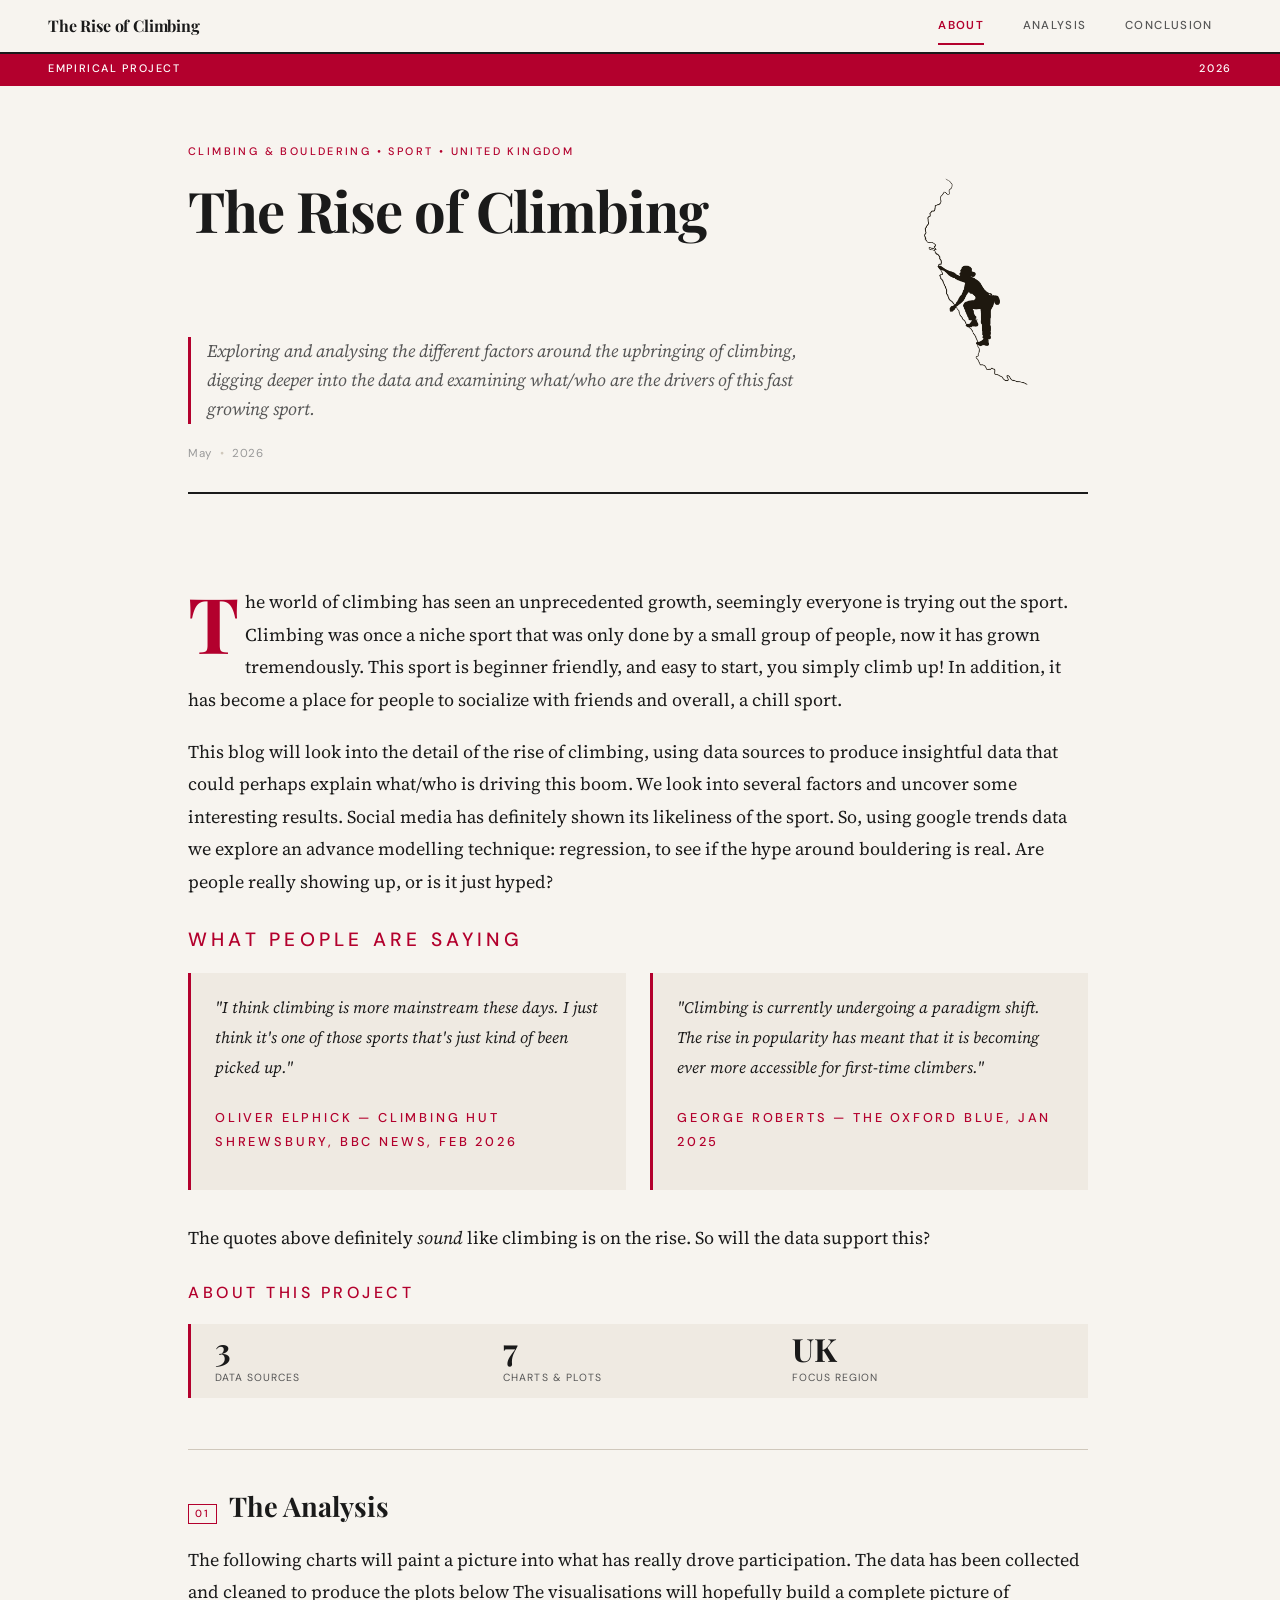
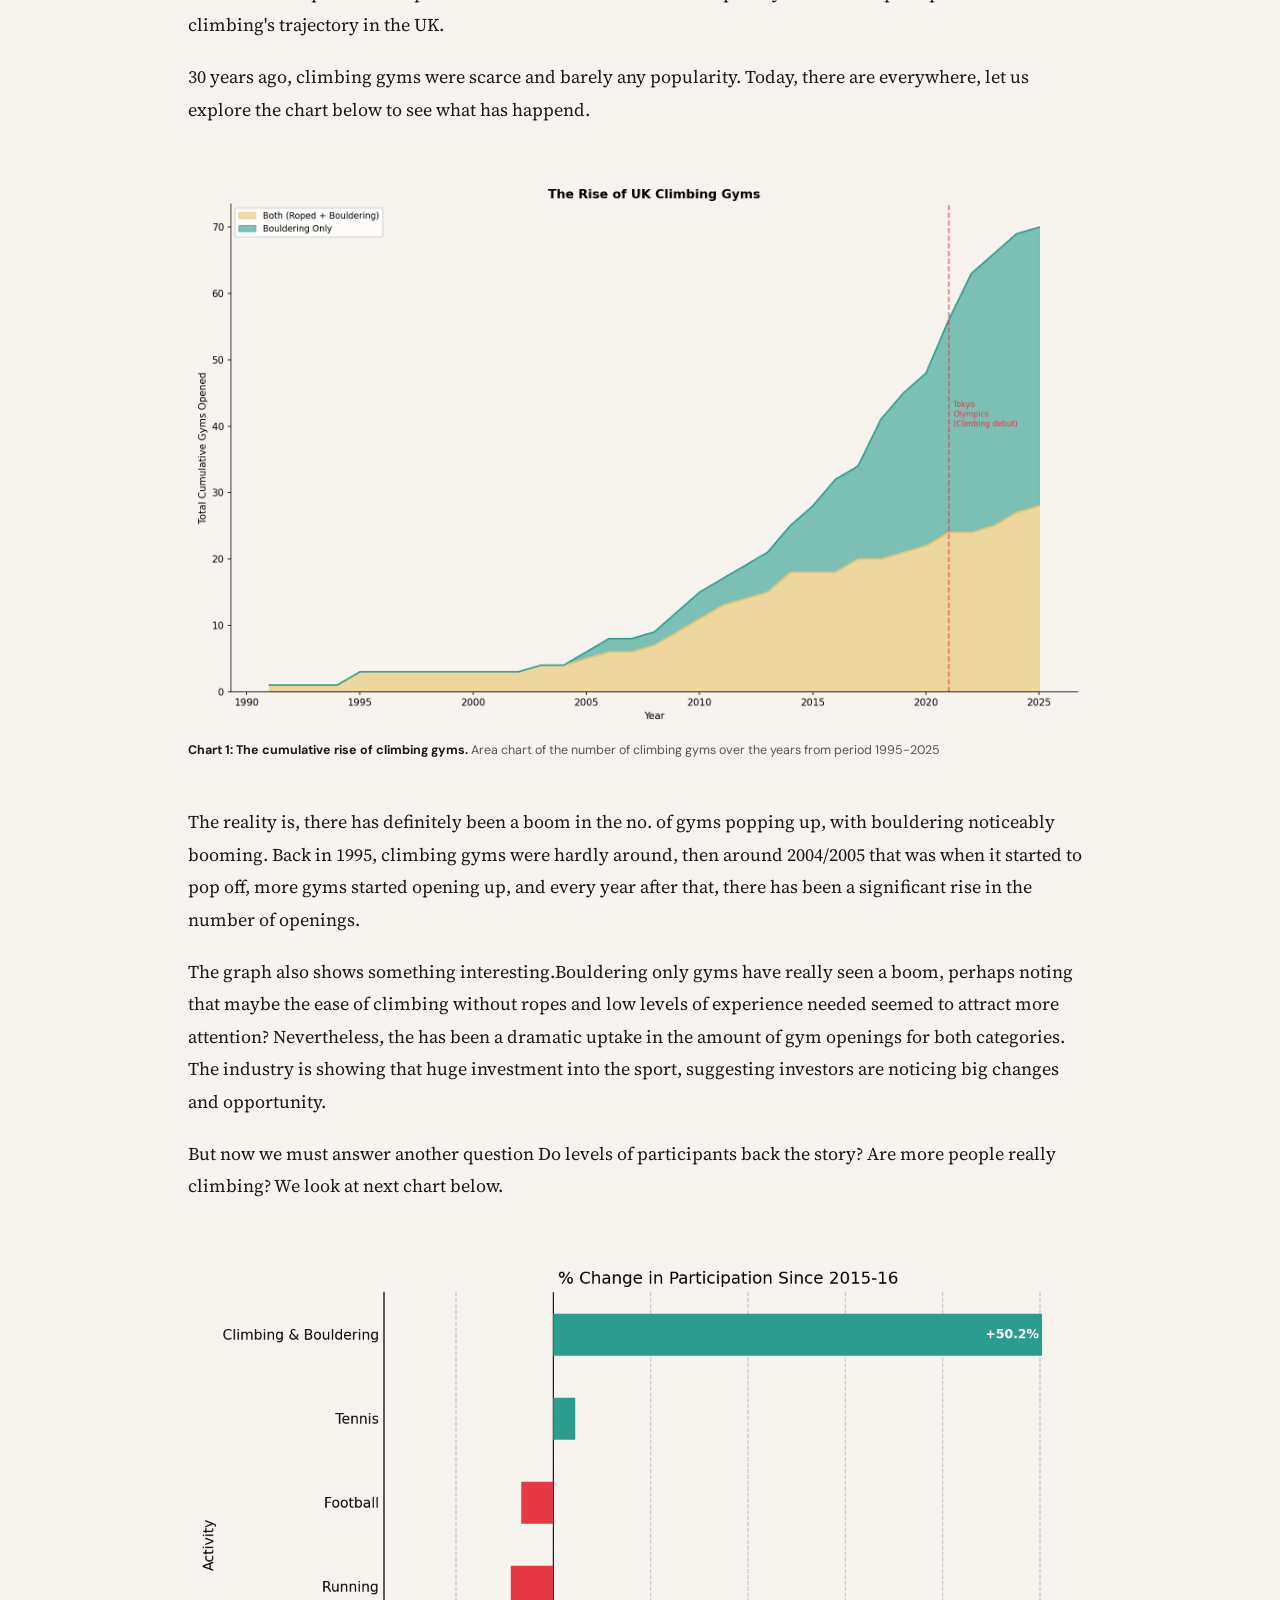
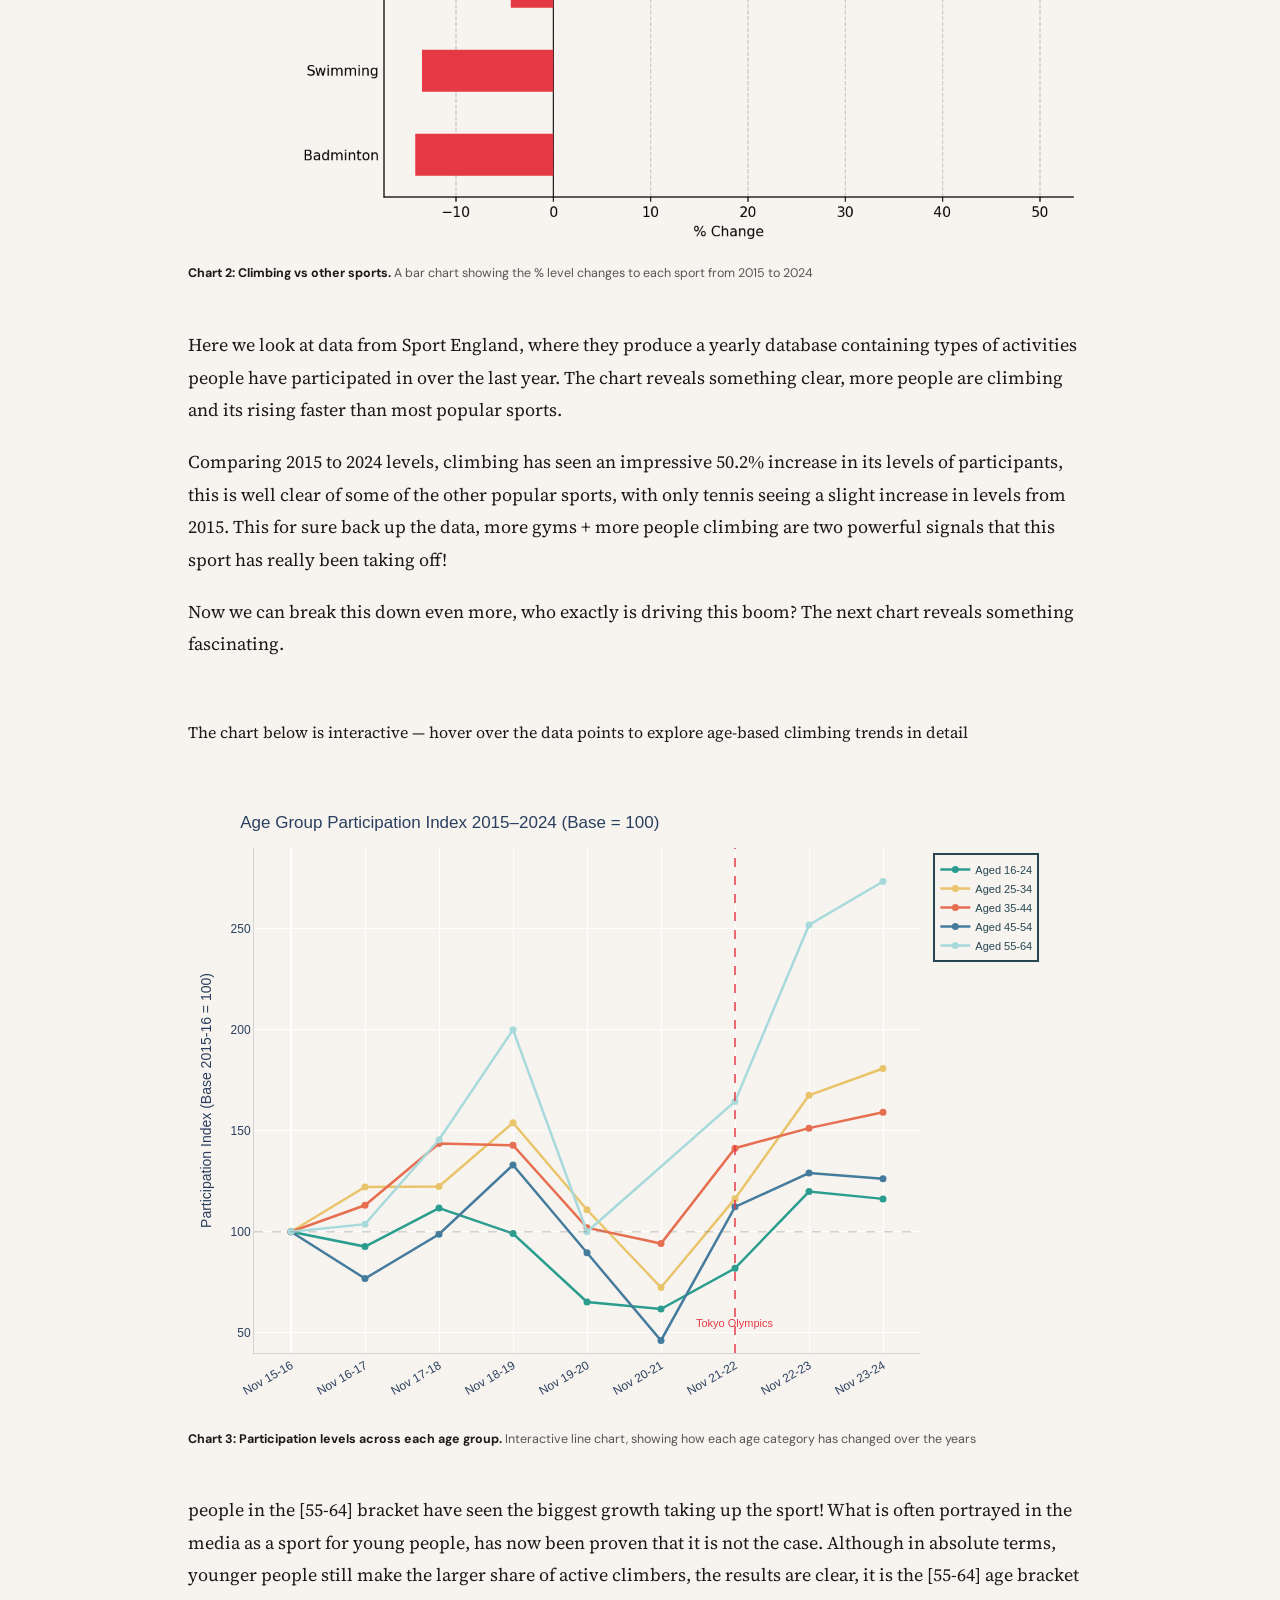
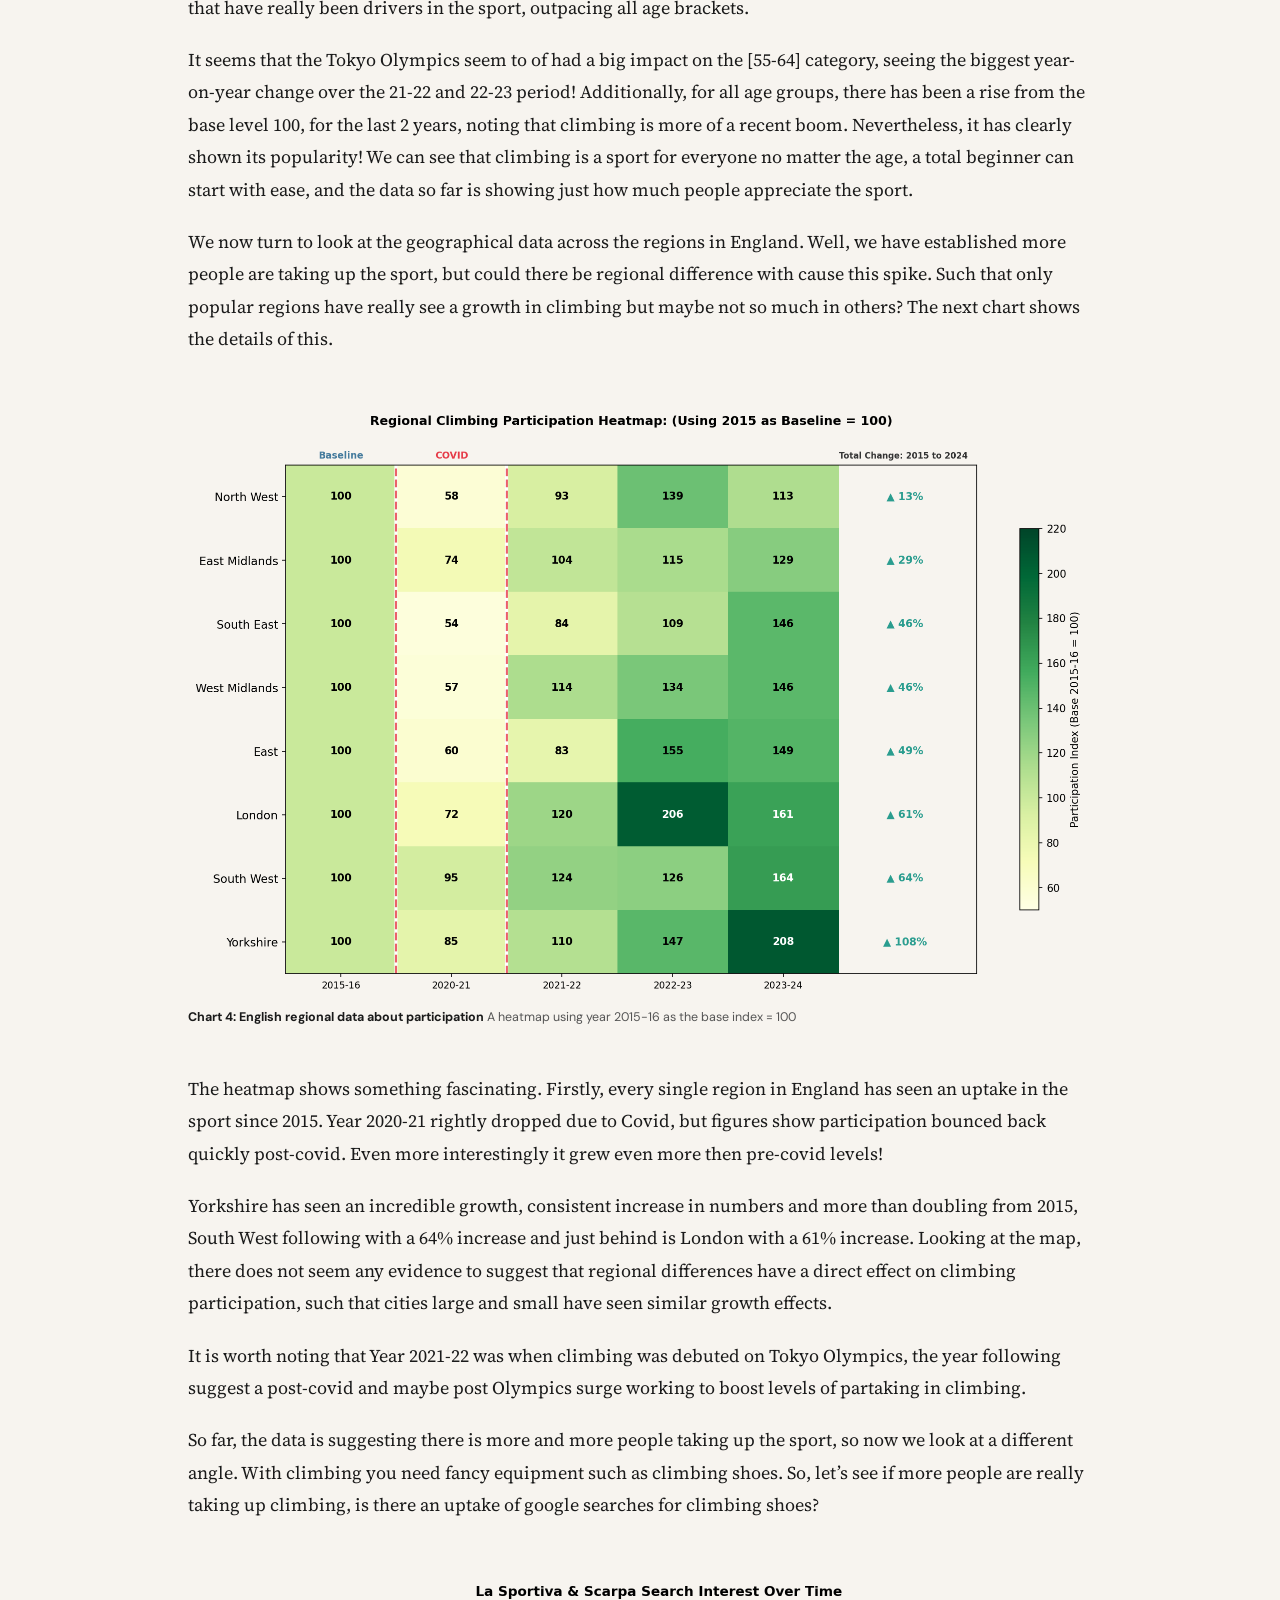
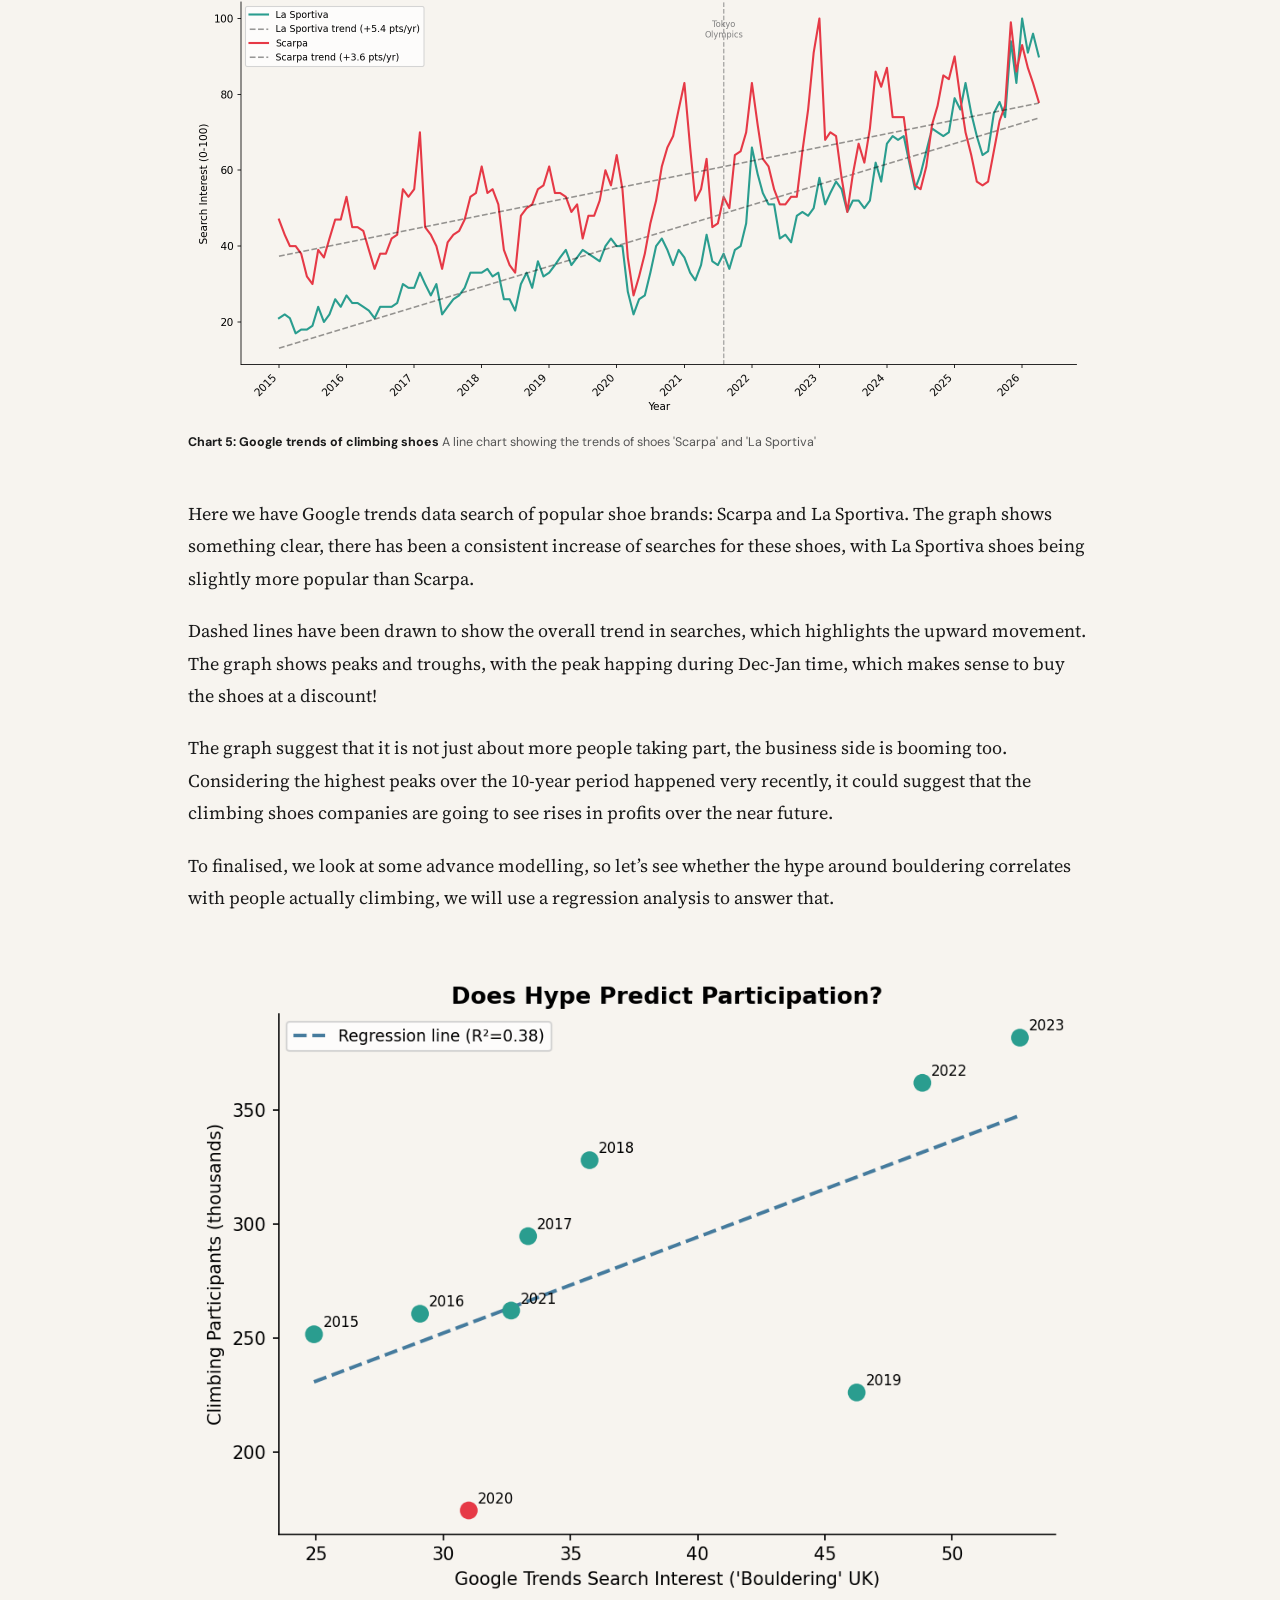
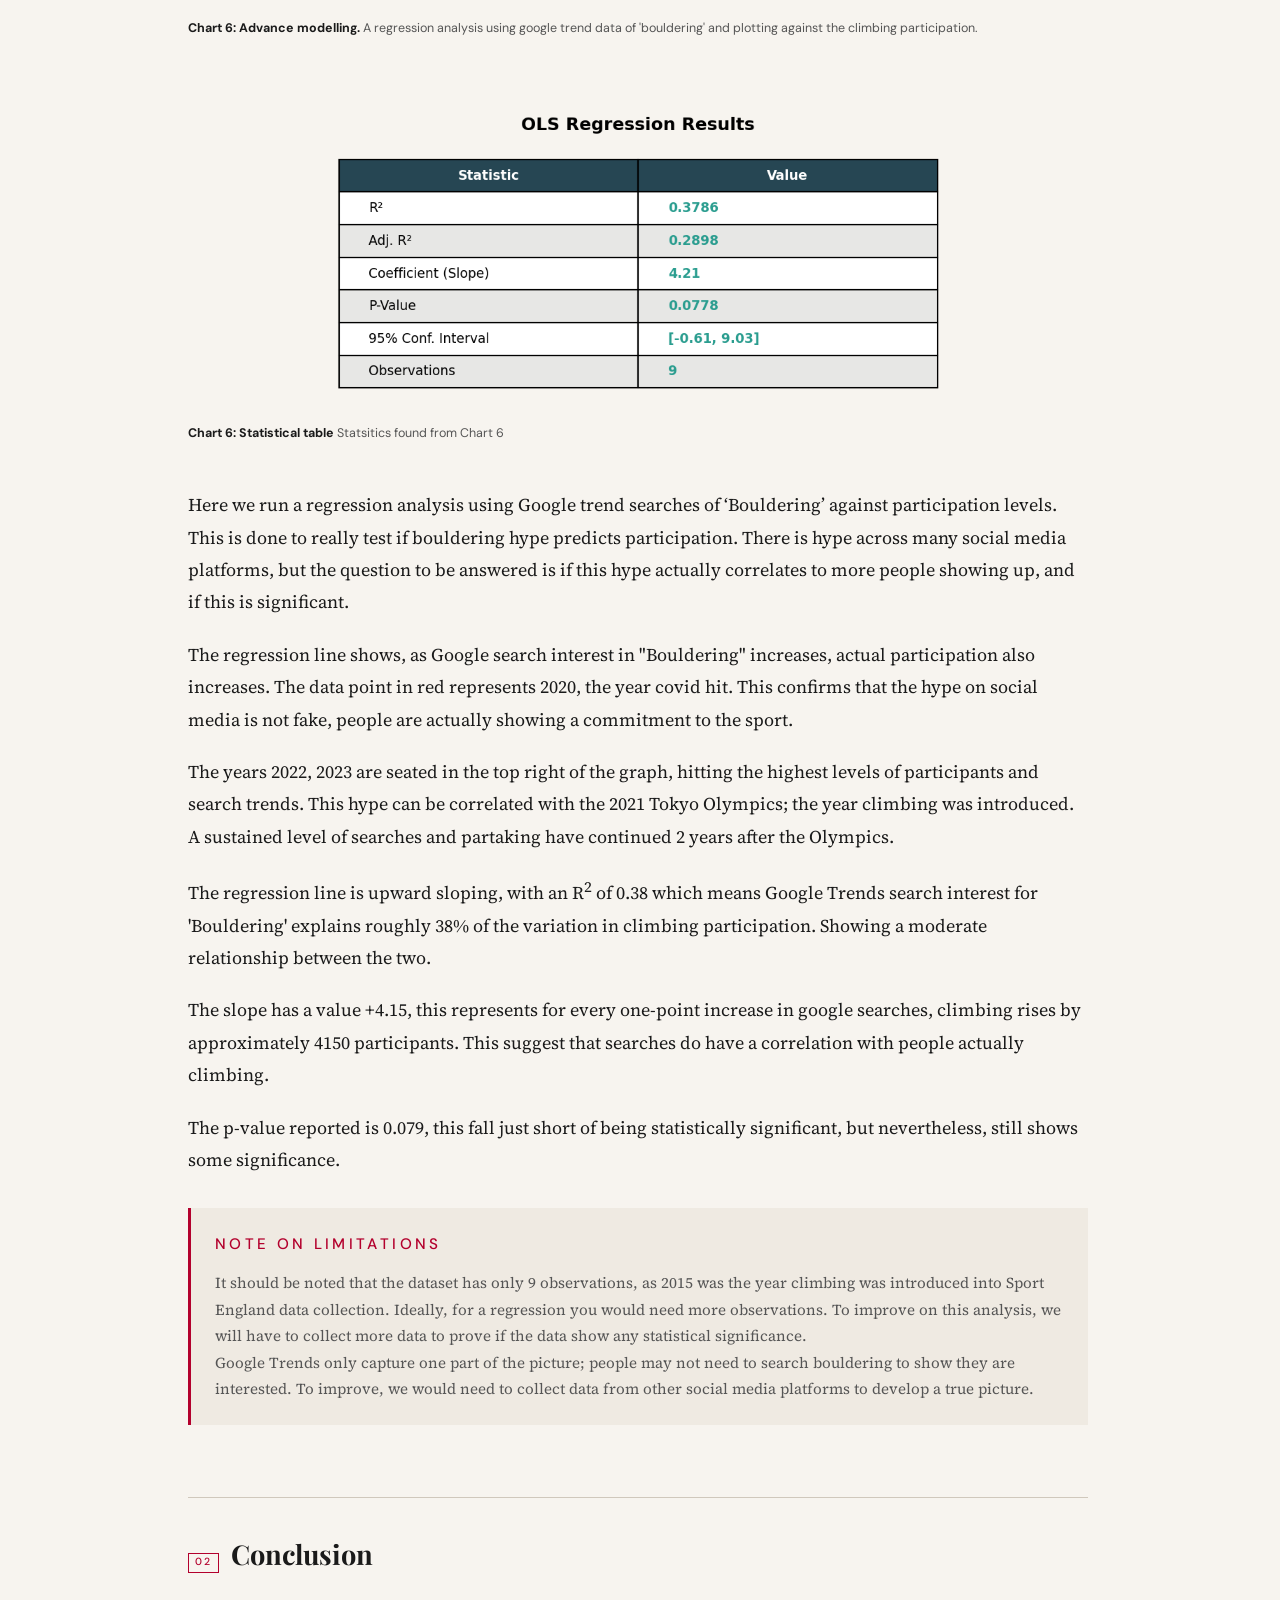
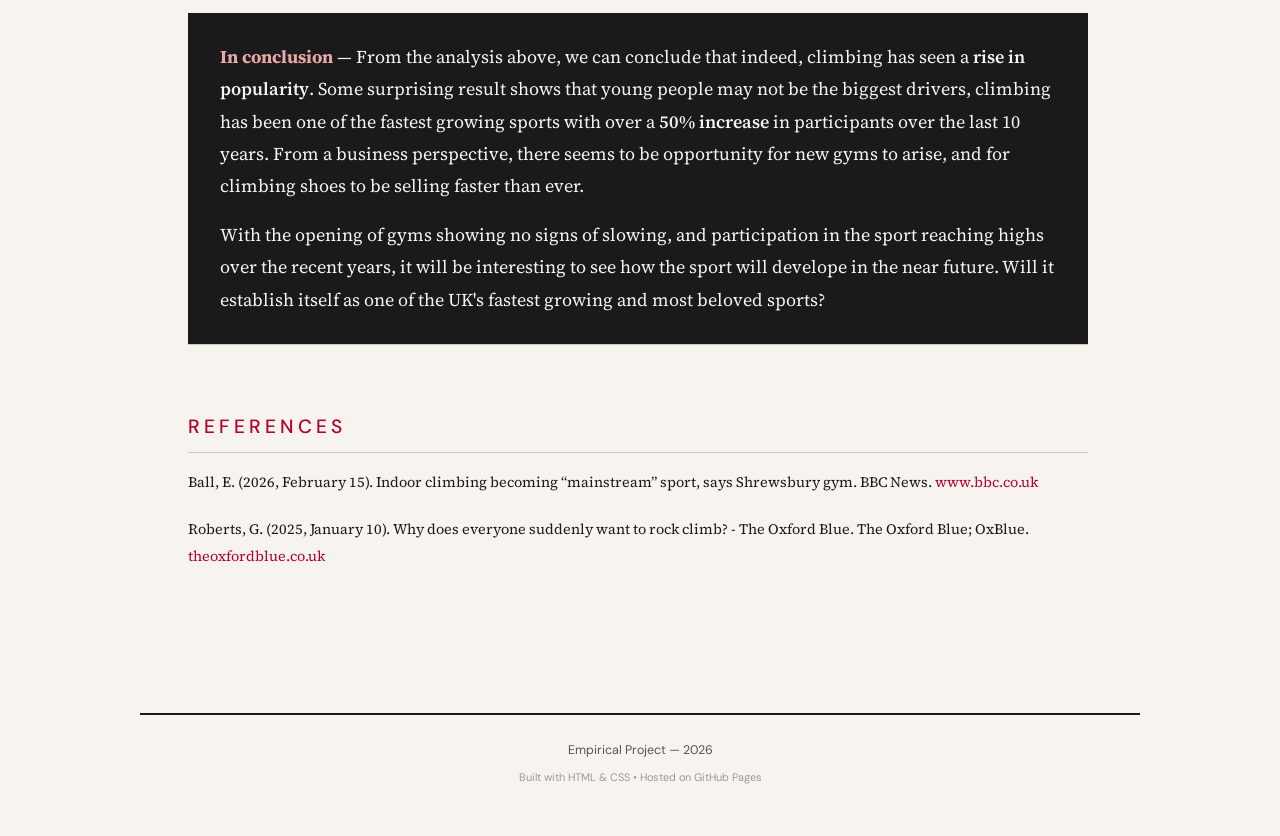
==== commit 18a1394b: "Update Readme, .html and .css files" ====
--- a/index.html
+++ b/index.html
@@ -63,13 +63,31 @@
         <!-- INTRODUCTION -->
         <section class="article-section" id="about">
             <div class="drop-cap-wrap">
-                <p><span class="drop-cap">T</span>he world of climbing has seen an unprecedented growth, seemingly everyone is trying out the sport. Climbing was once a niche sport that was only done by a small group of people, now it has grown tremendously. This sport is beginner friendly, and easy to start, you simply climb up! In addition, it has become a place for people to socialize with friends and overall, a chill sport. 
-                <p>This blog will look into the detail of the rise of climbing, using data sources to produce insightful data that could perhaps explain what/who is driving this boom. We look into several factors and uncover some interesting results. Social media has definitely shown its likeliness of the sport. So, using google trends data we explore an advance modelling technique: regression, to see if the hype around bouldering is real. Are people really showing up, or is it just hyped?
-            </div>
-            <p>
-
+            </p><span class="drop-cap">T</span>he world of climbing has seen an unprecedented growth, seemingly everyone is trying out the sport. Climbing was once a niche sport that was only done by a small group of people, now it has grown tremendously. This sport is beginner friendly, and easy to start, you simply climb up! In addition, it has become a place for people to socialize with friends and overall, a chill sport. 
+            </div>
+
+            </p>This blog will look into the detail of the rise of climbing, using data sources to produce insightful data that could perhaps explain what/who is driving this boom. We look into several factors and uncover some interesting results. Social media has definitely shown its likeliness of the sport. 
+                So, using google trends data we explore an advance modelling technique: regression, to see if the hype around bouldering is real. Are people really showing up, or is it just hyped?
+            
+            
+            <!-- What People Are Saying -->
+            <p style="font-family: var(--font-ui); font-size: 1.2rem; font-weight: 500; letter-spacing: 0.22em; text-transform: uppercase; color: var(--accent); margin-bottom: 1rem; margin-top: 1.5rem;">What People Are Saying</p>
+
+            <div class="quote-grid">
+                <div class="quote-box">
+                    <p class="quote-text">"I think climbing is more mainstream these days. I just think it's one of those sports that's just kind of been picked up."</p>
+                    <p style="font-family: var(--font-ui); font-size: 0.8rem; font-weight: 500; letter-spacing: 0.22em; text-transform: uppercase; color: var(--accent); margin-bottom: 1rem; margin-top: 1.5rem;" class="quote-source">Oliver Elphick — Climbing Hut Shrewsbury, BBC News, Feb 2026</p>
+                </div>
+                <div class="quote-box">
+                    <p class="quote-text">"Climbing is currently undergoing a paradigm shift. The rise in popularity has meant that it is becoming ever more accessible for first-time climbers."</p>
+                    <p style="font-family: var(--font-ui); font-size: 0.8rem; font-weight: 500; letter-spacing: 0.22em; text-transform: uppercase; color: var(--accent); margin-bottom: 1rem; margin-top: 1.5rem;" class="quote-source">George Roberts — The Oxford Blue, Jan 2025</p>
+                </div>
+            </div>
+            </p> The quotes above definitely <span style="font-style: italic;">sound</span> like climbing is on the rise. So will the data support this?
+
+            <!--- Inforbox-->
+            <p style="font-family: var(--font-ui); font-size: rem; font-weight: 500; letter-spacing: 0.22em; text-transform: uppercase; color: var(--accent); margin-bottom: 1rem; margin-top: 1.5rem;">About this Project</p>
             <div class="infobox">
-                <div class="infobox-title">About This Project</div>
                 <div class="infobox-grid">
                     <div class="infobox-item">
                         <span class="infobox-num">3</span>
@@ -80,10 +98,6 @@
                         <span class="infobox-label">Charts &amp; Plots</span>
                     </div>
                     <div class="infobox-item">
-                        <span class="infobox-num">1</span>
-                        <span class="infobox-label">Interactive Visual</span>
-                    </div>
-                    <div class="infobox-item">
                         <span class="infobox-num">UK</span>
                         <span class="infobox-label">Focus Region</span>
                     </div>
@@ -213,14 +227,34 @@
     <div class="section-divider"></div>
         <section class="article-section" id="findings">
             <h2 class="section-heading">
-                <span class="section-num">03</span> Conclusion
+                <span class="section-num">02</span> Conclusion
             </h2>
             <div class="conclusion-box">
-                <p><strong>In conclusion</strong> —   From the analysis above, we can conclude that indeed, climbing has seen a <strong >rise in popularity</strong>. 
-                    Some surprising result shows that young people may not be the biggest drivers, and from a business perspective, there seems to be opportunity for new gyms to arise, and for climbing shoes to be selling faster than ever.</p>
-            </div>
-
-
+            </p><strong>In conclusion</strong> —   From the analysis above, we can conclude that indeed, climbing has seen a <span style="font-weight: 600; color: #f7f4ef ;">rise in popularity</span>. 
+                    Some surprising result shows that young people may not be the biggest drivers, climbing has been one of the fastest growing sports
+                    with over a <span style="font-weight: 600; color: #f7f4ef ;">50% increase</span> in participants over the last 10 years. From a business perspective, 
+                    there seems to be opportunity for new gyms to arise, and for climbing shoes to be selling faster than ever.</p>
+ 
+        </p>With the opening of gyms showing no signs of slowing, and participation in the sport reaching highs over the recent years, it will be interesting to see how the sport will develope in the near future. 
+                   Will it establish itself as one of the UK's fastest growing and most beloved sports?
+            </div>
+
+    <div class="section-divider"></div>
+            <!-- REFERENCES GO HERE -->
+            <p style="font-family: var(--font-ui); font-size: 1.2rem; font-weight: 500; 
+            letter-spacing: 0.22em; text-transform: uppercase; color: var(--accent); 
+            margin-top: 4rem; margin-bottom: 1rem; border-bottom: 1px solid var(--border); 
+            padding-bottom: 0.5rem;">References</p>
+
+            <p style="font-size: 0.9rem; line-height: 1.85;">
+            Ball, E. (2026, February 15). Indoor climbing becoming “mainstream” sport, says Shrewsbury gym. BBC News.
+            <a href = "https://www.bbc.co.uk/news/articles/c309pnpj5m9o" target="_blank" style="color: var(--accent); ">www.bbc.co.uk</a>
+            </p>
+
+            <p style="font-size: 0.9rem; line-height: 1.85;">
+            Roberts, G. (2025, January 10). Why does everyone suddenly want to rock climb? - The Oxford Blue. The Oxford Blue; OxBlue. 
+            <a href = "https://theoxfordblue.co.uk/why-does-everyone-suddenly-want-to-rock-climb/" target="_blank" style = "color: var(--accent);">theoxfordblue.co.uk</a>
+            </p>  
 
         </section>
   
--- a/style.css
+++ b/style.css
@@ -355,8 +355,8 @@
 .infobox {
     background: var(--bg-2);
     border-left: 3px solid var(--accent);
-    padding: 1.4rem 1.5rem;
-    margin: 2rem 0;
+    padding: 0.6rem 1.5rem;
+    margin: 0.7rem 0;
 }
 
 .infobox-title {
@@ -371,7 +371,7 @@
 
 .infobox-grid {
     display: grid;
-    grid-template-columns: repeat(4, 1fr);
+    grid-template-columns: repeat(3, 1fr);
     gap: 1rem;
 }
 
@@ -486,6 +486,9 @@
     font-size: 1rem !important;
     line-height: 1.75 !important;
     margin-bottom: 0 !important;
+}
+.conclusion-box p + p {
+    margin-top: 1rem;
 }
 
 .conclusion-box strong {
@@ -549,6 +552,38 @@
     color: var(--text-muted) !important;
     line-height: 1.75 !important;
     margin-bottom: 0 !important;
+}
+
+.quote-grid {
+    display: grid;
+    grid-template-columns: 1fr 1fr;
+    gap: 1.5rem;
+    margin: 1rem 0 2rem;
+}
+
+.quote-box {
+    background: var(--bg-2);
+    border-left: 3px solid var(--accent);
+    padding: 1.25rem 1.5rem;
+}
+
+.quote-text {
+    font-family: var(--font-body);
+    font-size: 0.95rem;
+    font-style: italic;
+    color: var(--text);
+    line-height: 1.75;
+    margin-bottom: 0.75rem;
+}
+
+.quote-source {
+    font-family: var(--font-ui);
+    font-size: 0.68rem;
+    font-weight: 500;
+    letter-spacing: 0.1em;
+    text-transform: uppercase;
+    color: var(--accent) !important;
+    margin: 0;
 }
 /* ===========================
    RESPONSIVE
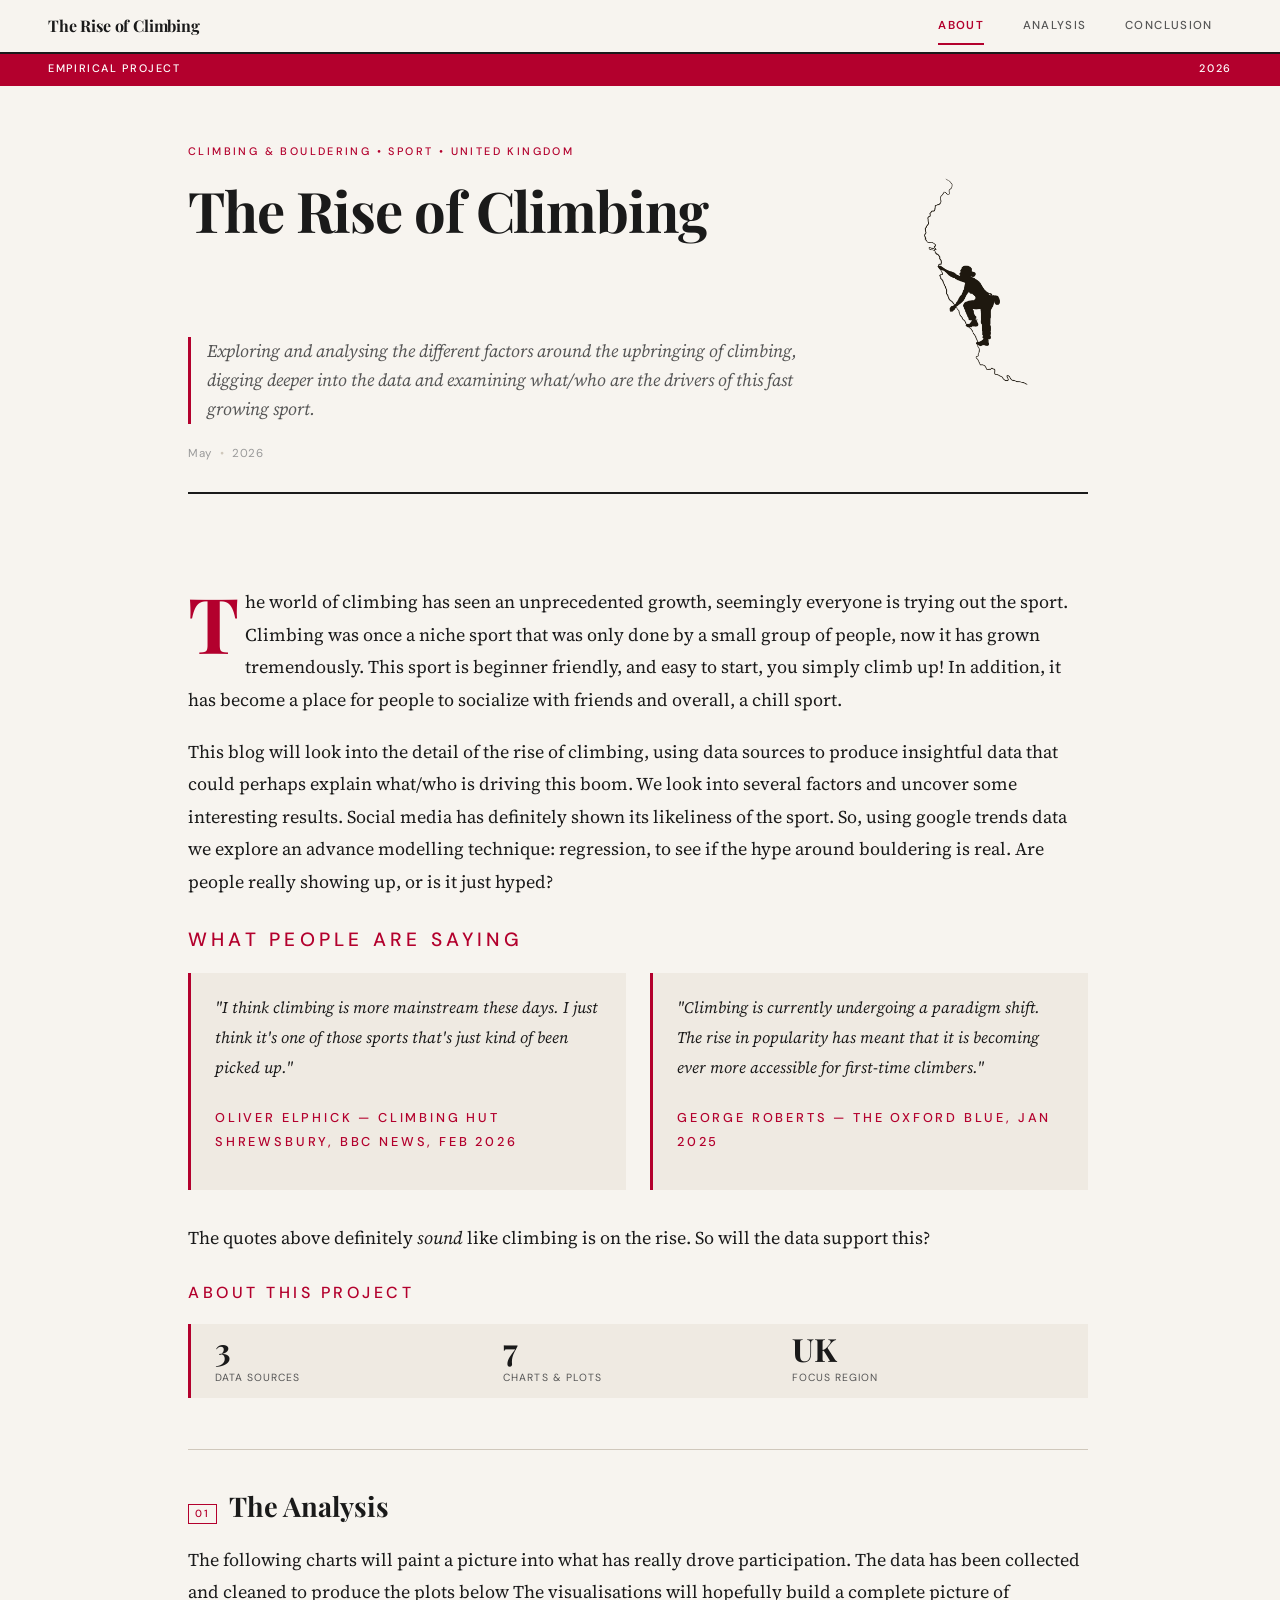
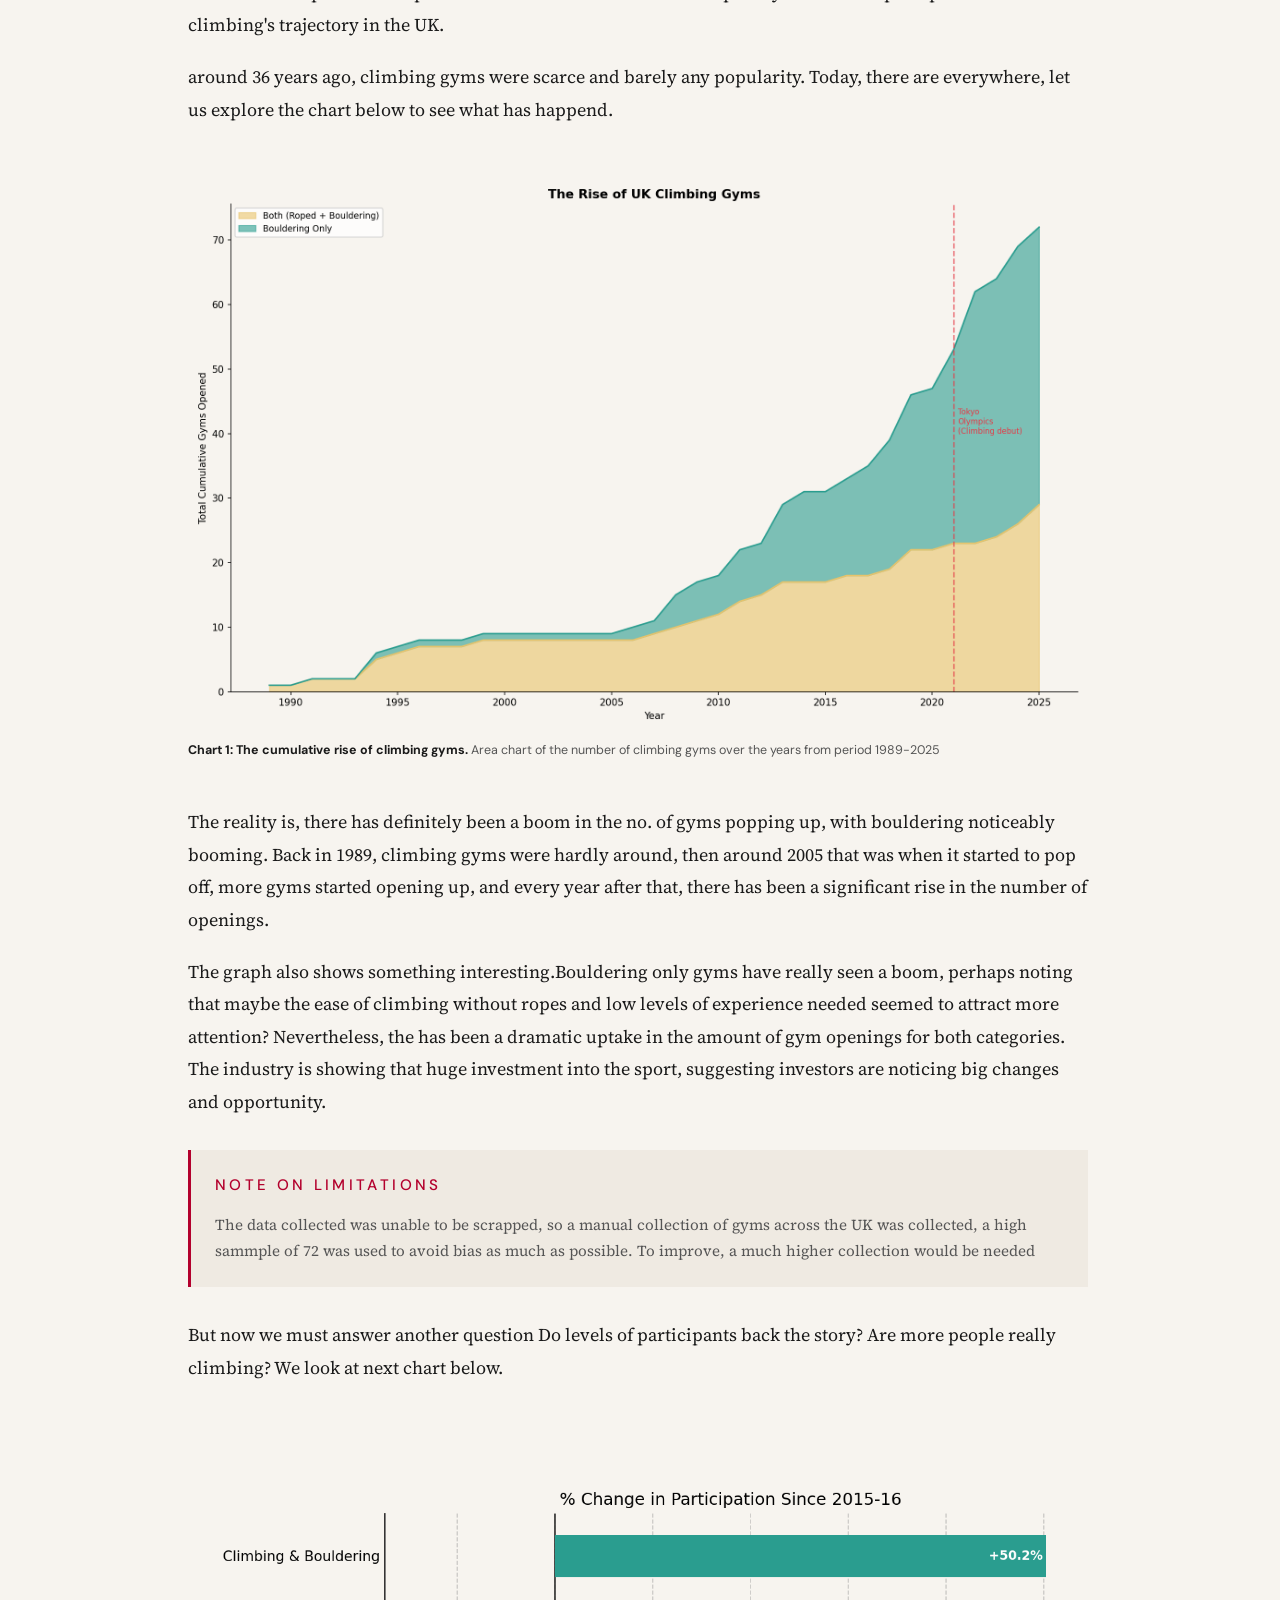
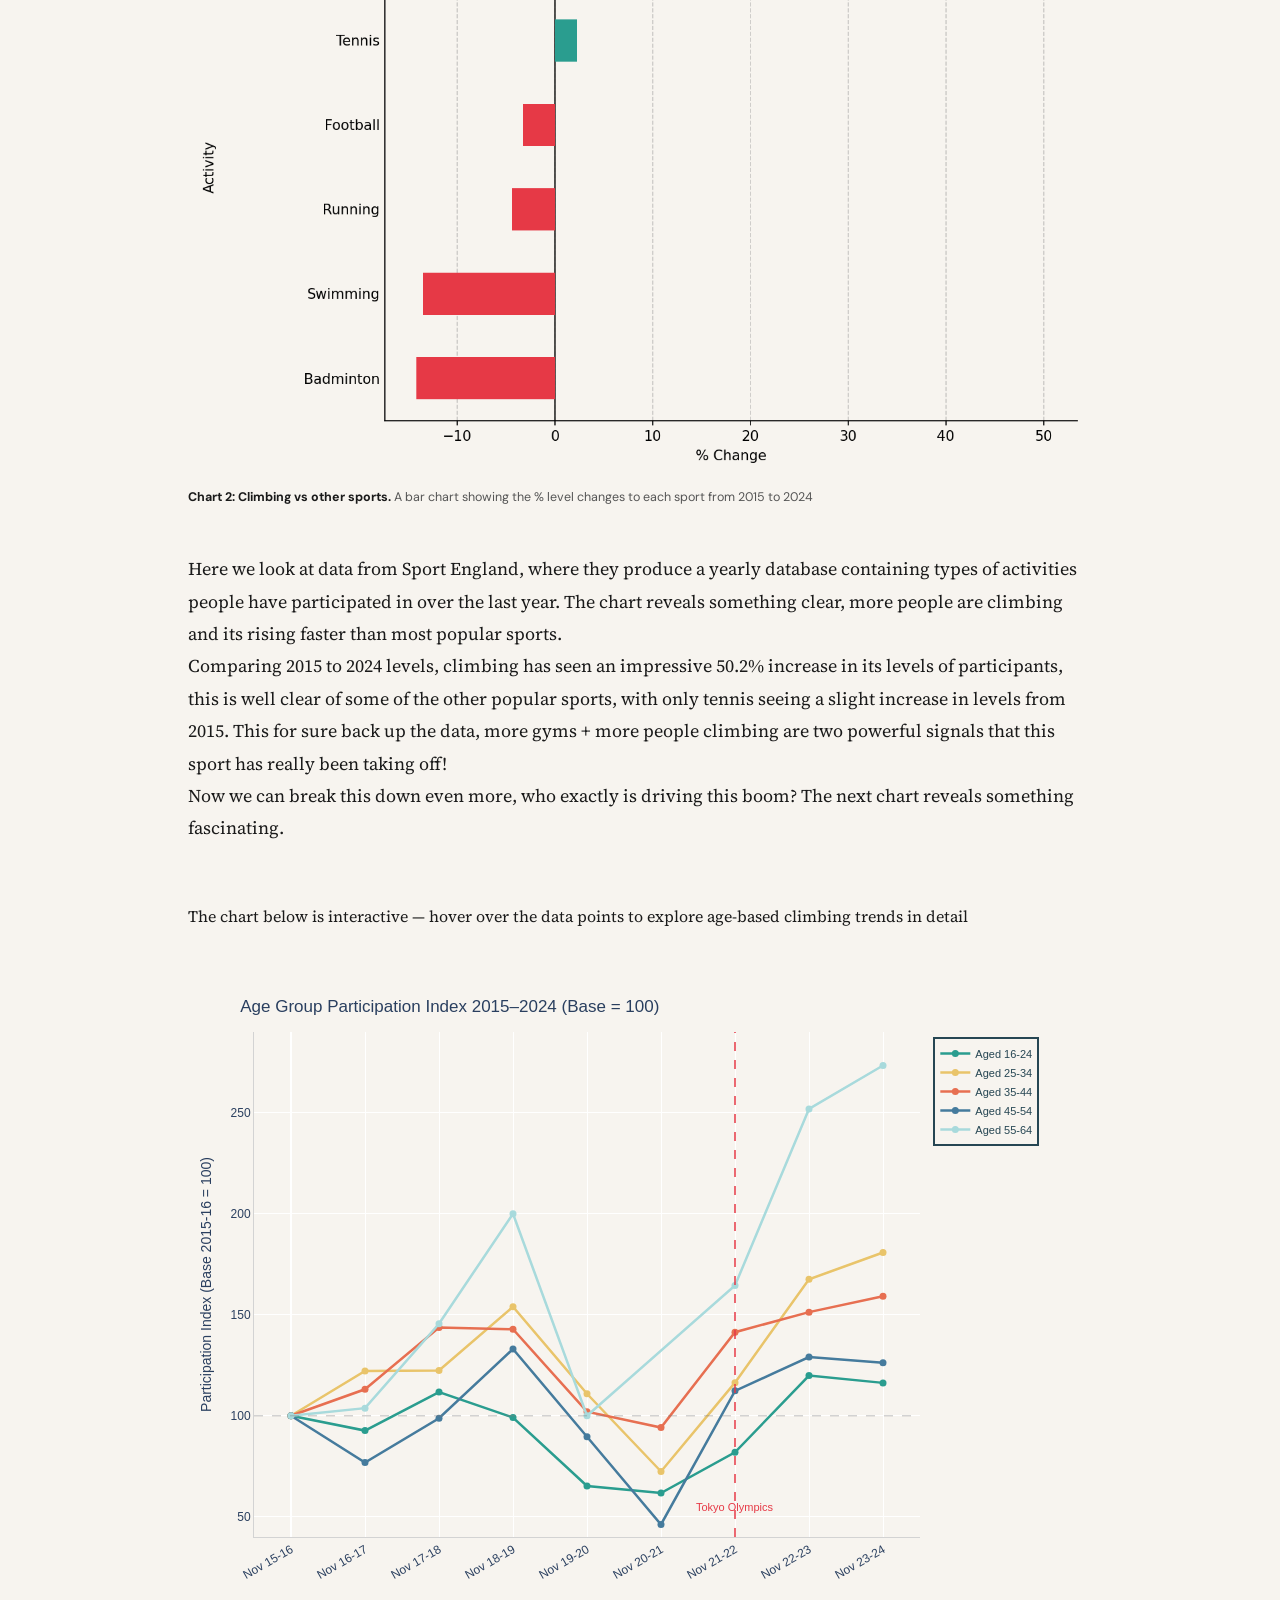
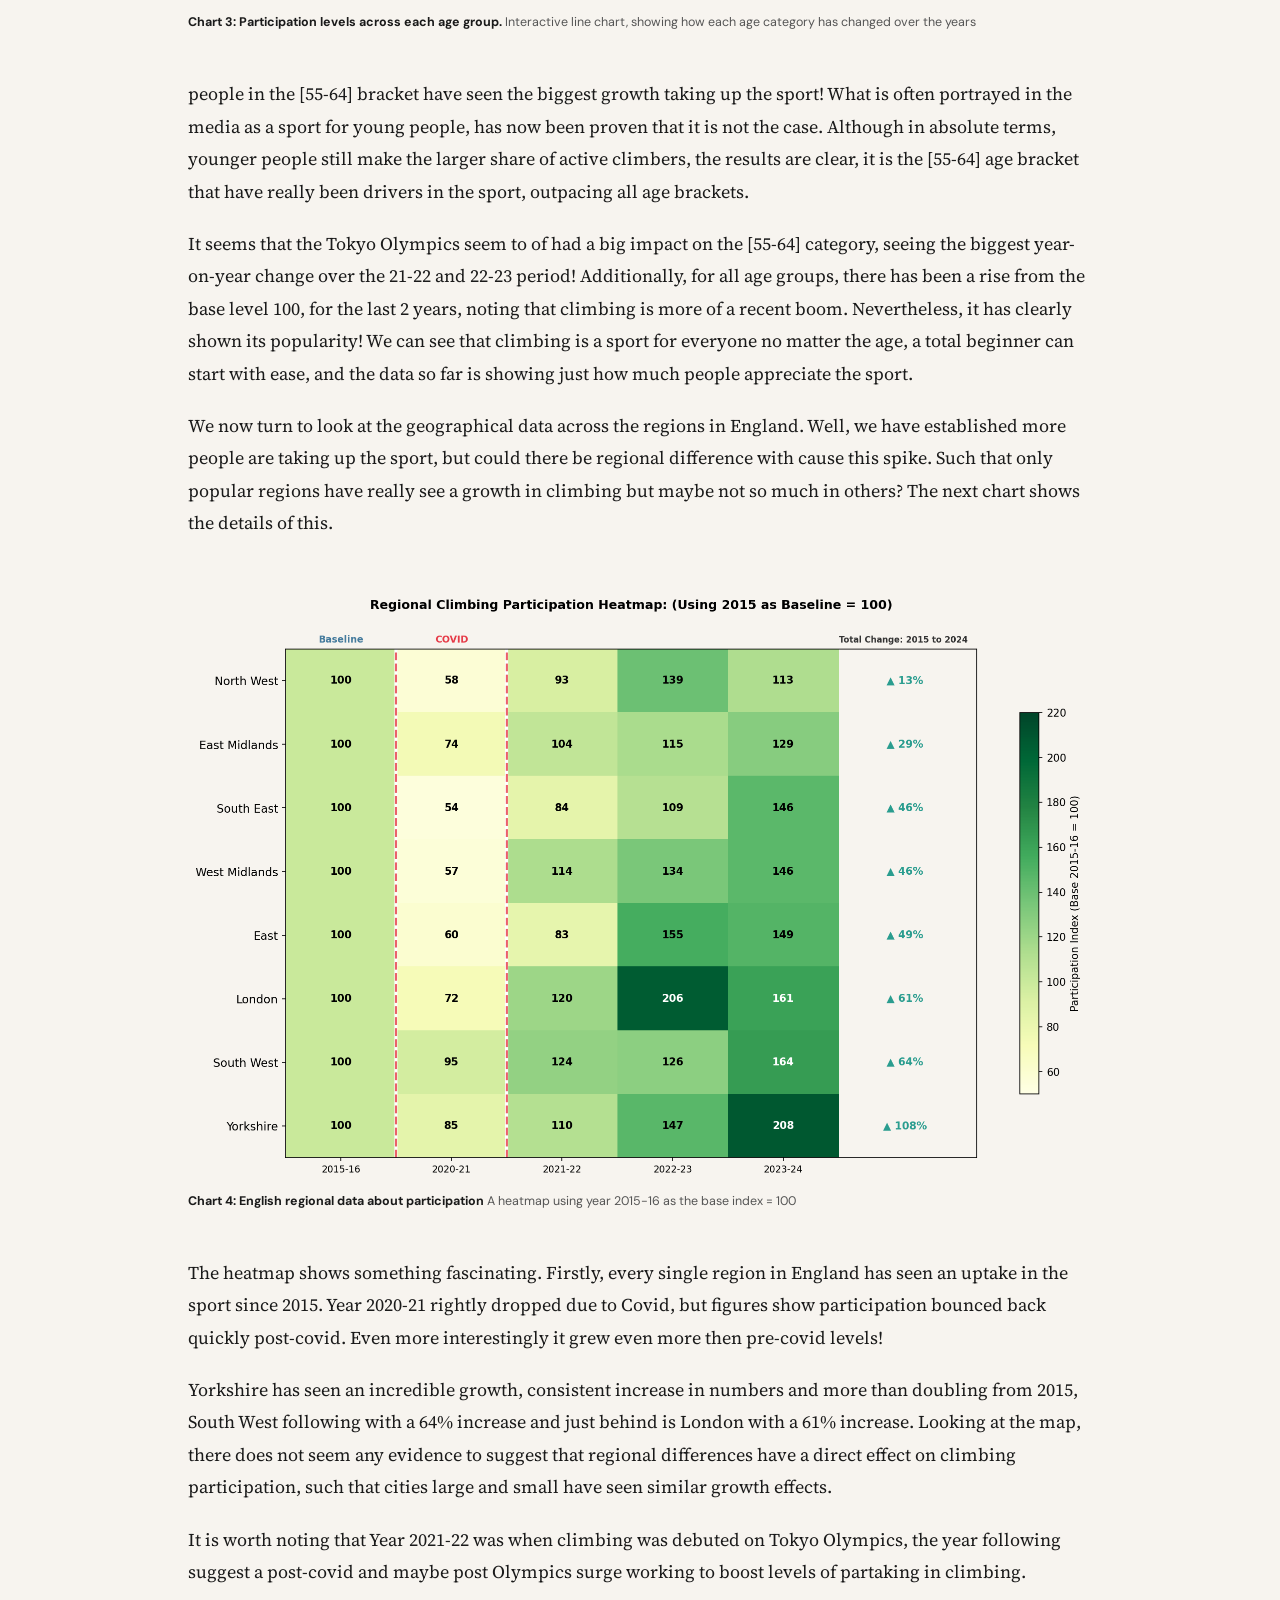
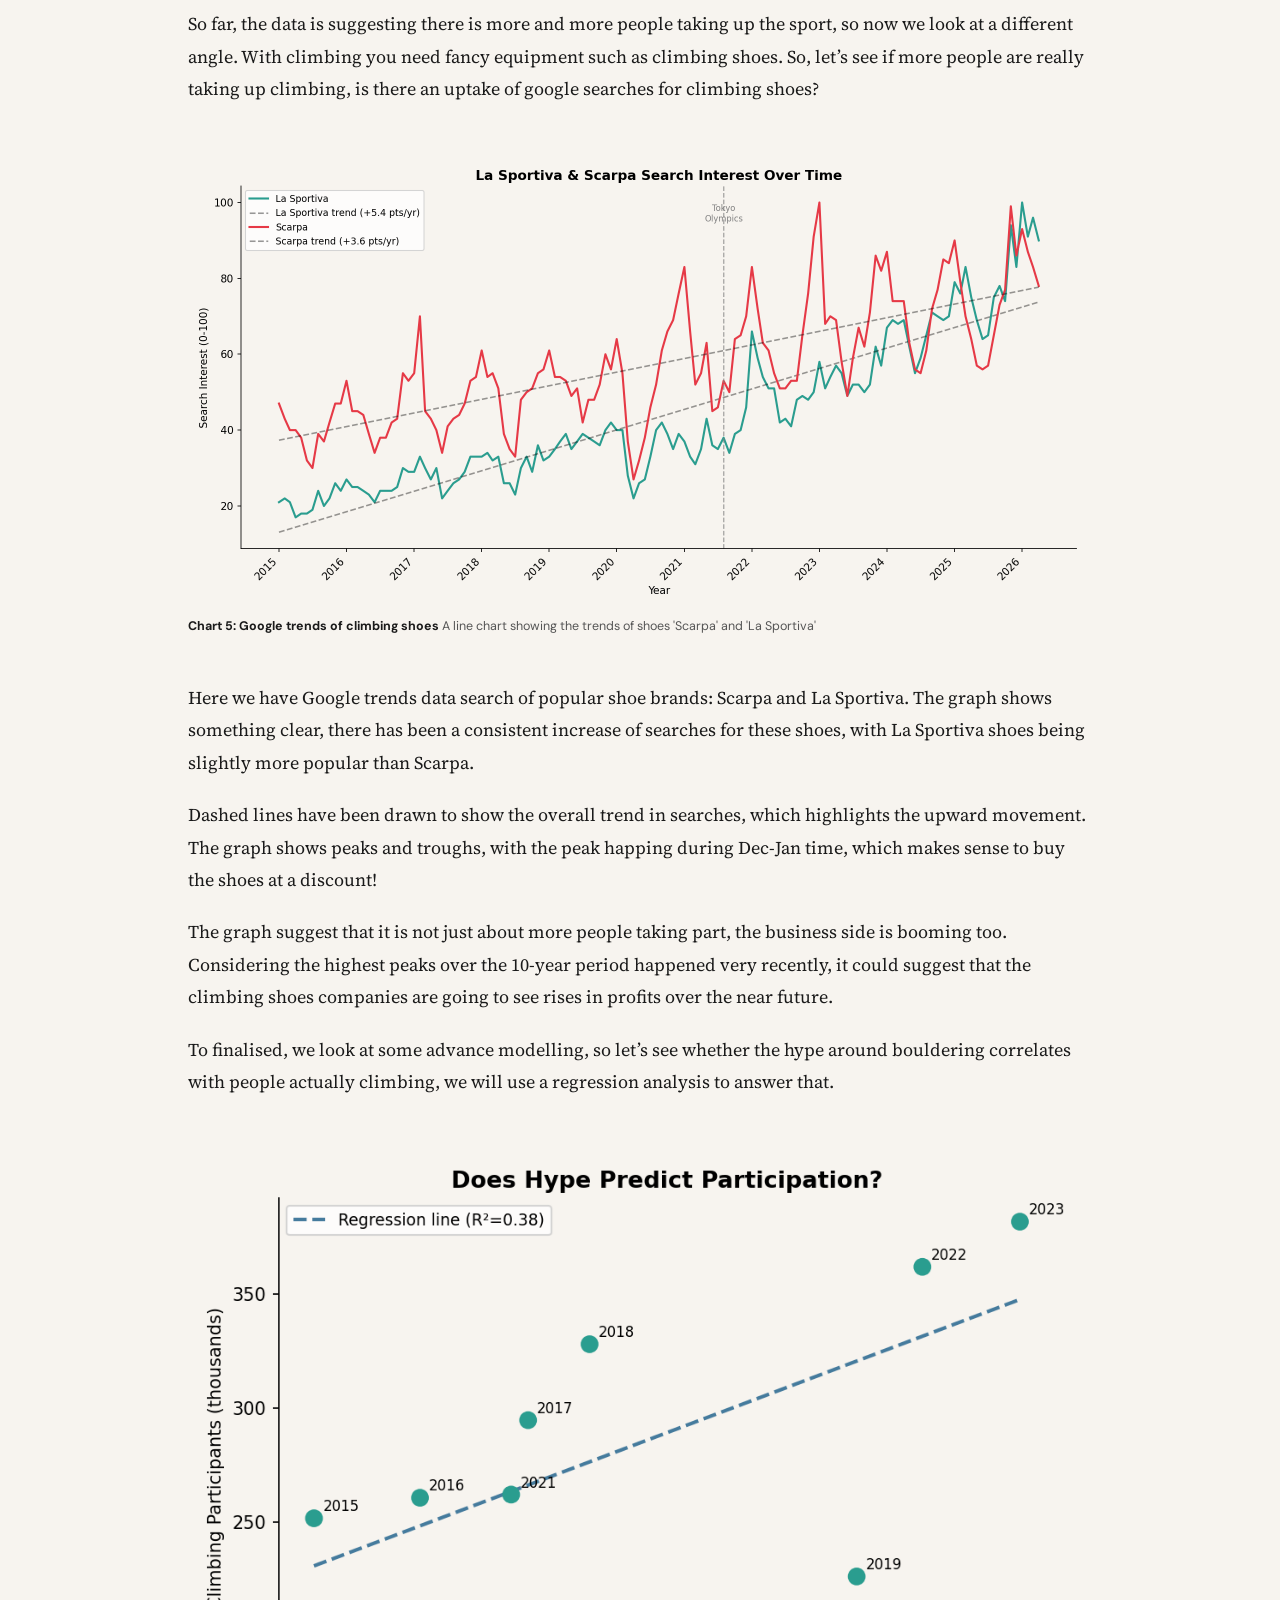
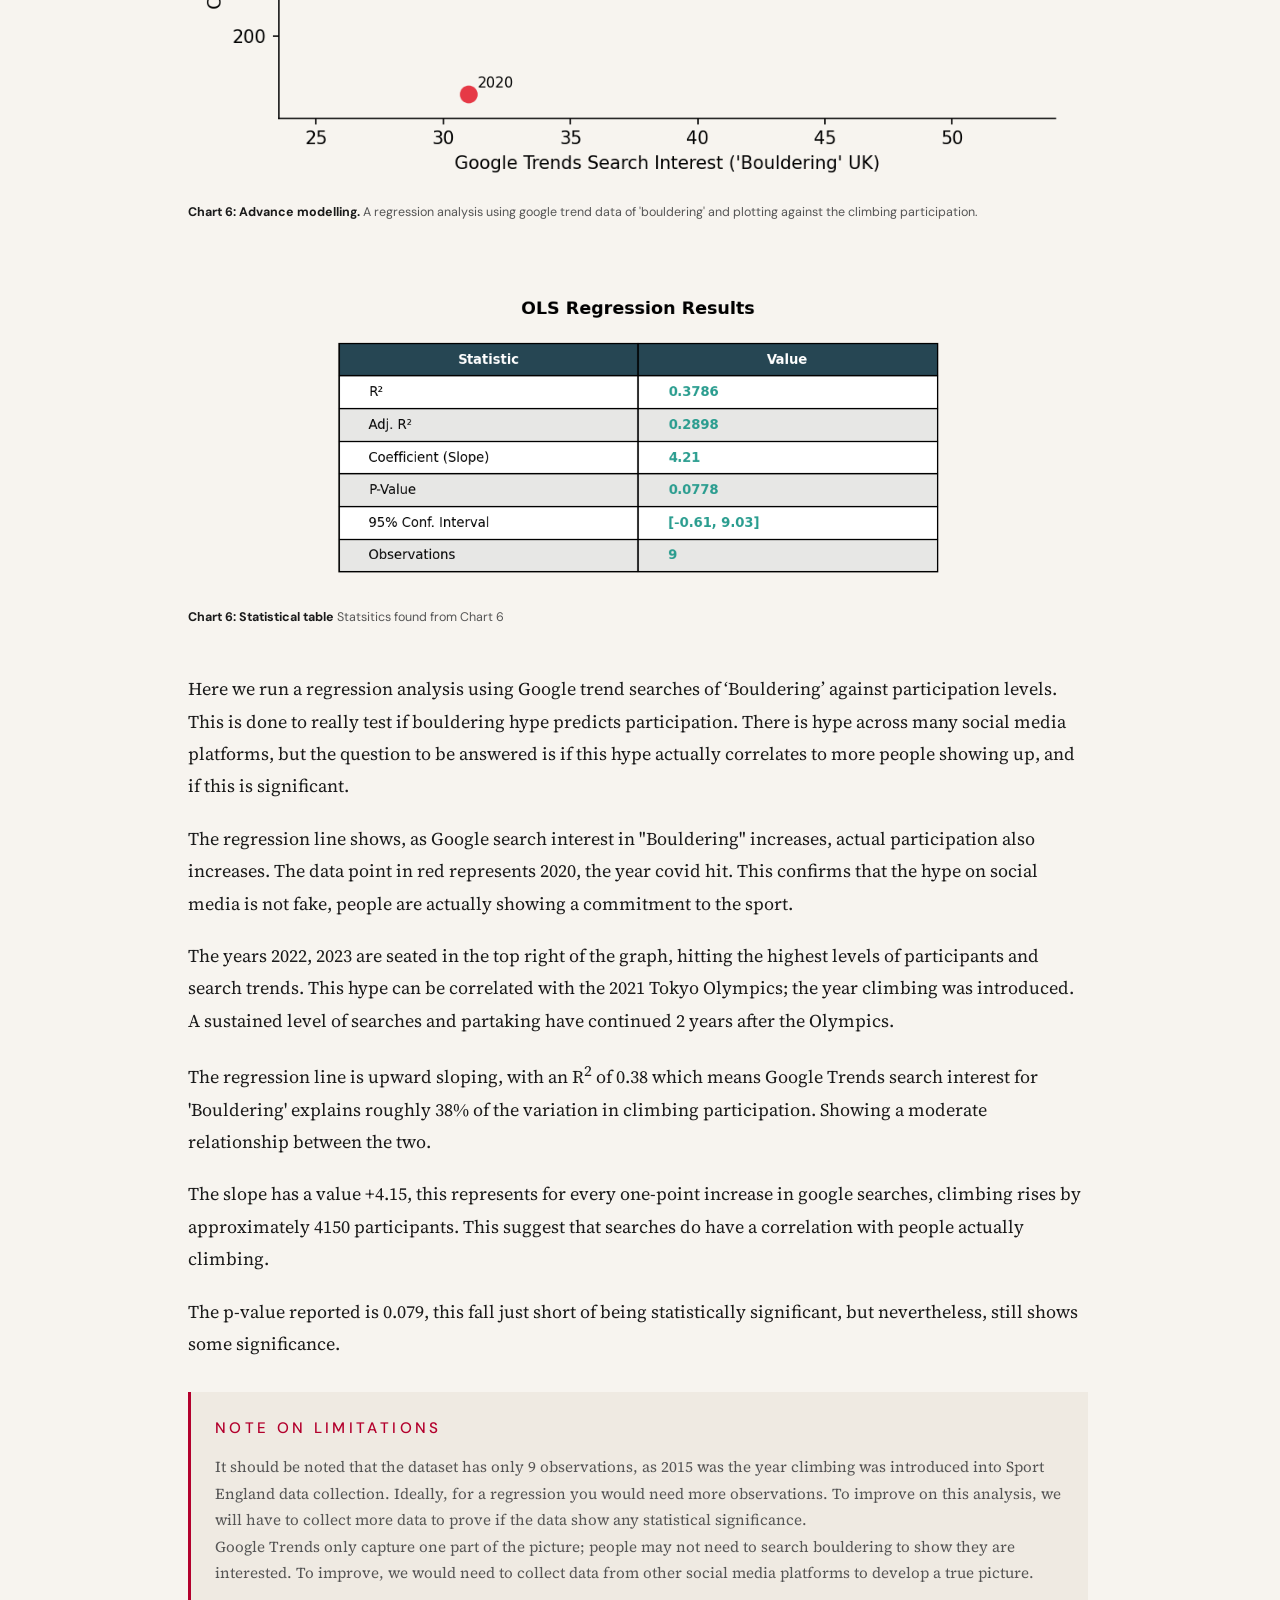
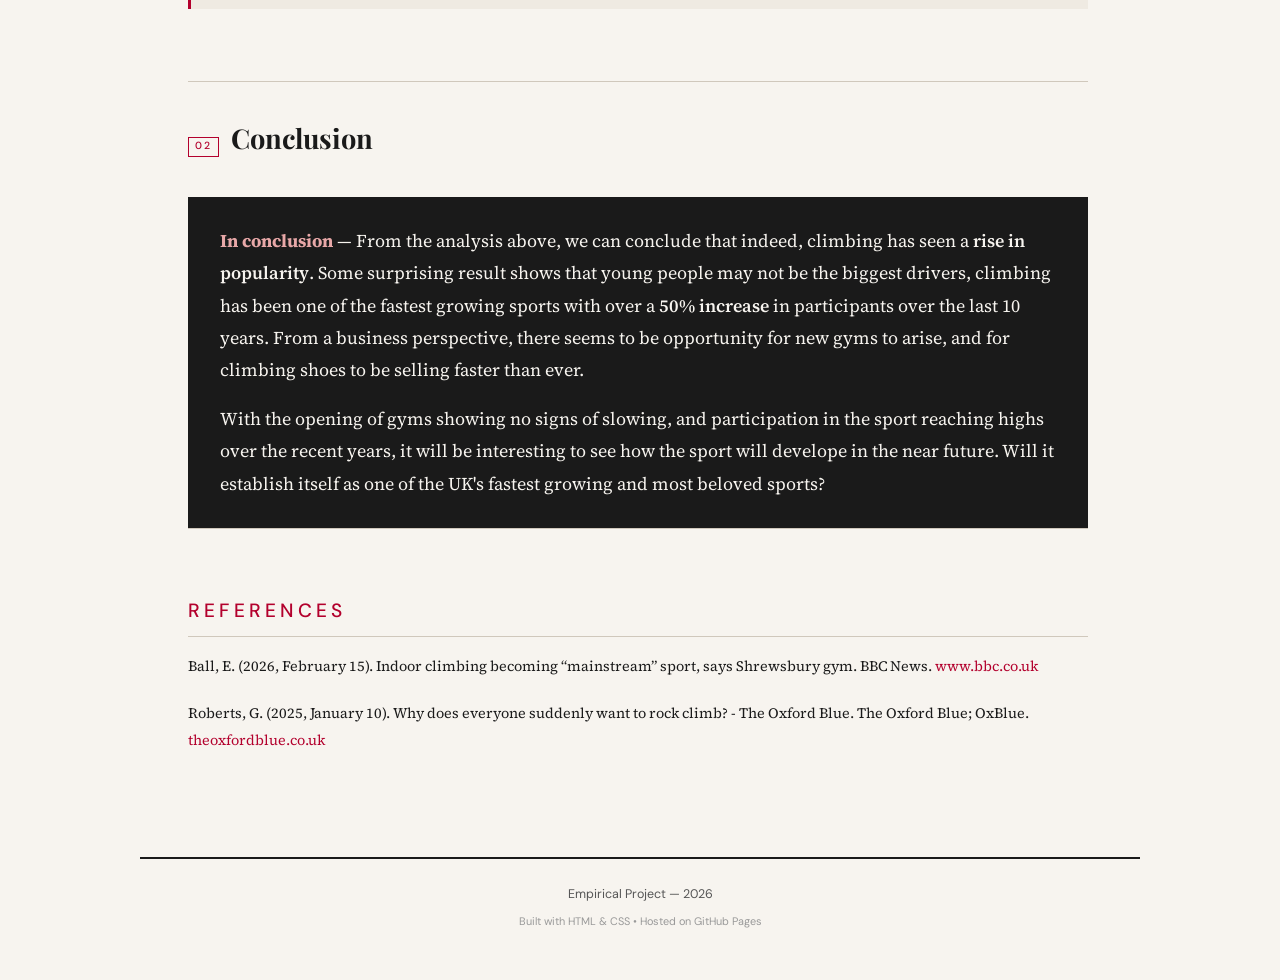
==== commit d6ece6c1: "Update README, update files" ====
--- a/index.html
+++ b/index.html
@@ -115,19 +115,25 @@
         </p>The following charts will paint a picture into what has really drove participation. The data has been collected and cleaned to produce the plots below
                The visualisations will hopefully build a complete picture of climbing's trajectory in the UK.
             
-        </p>30 years ago, climbing gyms were scarce and barely any popularity. Today, there are everywhere, let us explore the chart below to see what has happend.
+        </p>around 36 years ago, climbing gyms were scarce and barely any popularity. Today, there are everywhere, let us explore the chart below to see what has happend.
 
             <!-- Chart 1 -->
             <figure class="chart-figure">
                 <img src="Sources_and_Python_Code/Plots/Area_Chart.png" alt="Area_Chart" loading="lazy">
                 <figcaption>
-                    <strong>Chart 1: The cumulative rise of climbing gyms.</strong> Area chart of the number of climbing gyms over the years from period 1995-2025
-                </figcaption>
-            </figure>
-            </p>The reality is, there has definitely been a boom in the no. of gyms popping up, with bouldering noticeably booming. Back in 1995, climbing gyms were hardly around, then around 2004/2005 that was when it started to pop off, more gyms started opening up, and every year after that, there has been a significant rise in the number of openings.</p> 
+                    <strong>Chart 1: The cumulative rise of climbing gyms.</strong> Area chart of the number of climbing gyms over the years from period 1989-2025
+                </figcaption>
+            </figure>
+            </p>The reality is, there has definitely been a boom in the no. of gyms popping up, with bouldering noticeably booming. Back in 1989, climbing gyms were hardly around, then around 2005 that was when it started to pop off, more gyms started opening up, and every year after that, there has been a significant rise in the number of openings.</p> 
             </p>The graph also shows something interesting.Bouldering only gyms have really seen a boom, perhaps noting that maybe the ease of climbing without ropes and low levels of experience needed seemed to attract more attention? Nevertheless, the has been a dramatic uptake in the amount of gym openings for both categories. The industry is showing that huge investment into the sport, suggesting investors are noticing big changes and opportunity.</p> 
-            </p>But now we must answer another question Do levels of participants back the story? Are more people really climbing? We look at next chart below.</p> 
-
+            <div class="limitation-box">
+                <div class="limitation-title"> NOTE ON LIMITATIONS</div>
+                <p> The data collected was unable to be scrapped, so a manual collection of gyms across the UK was collected, a high sammple of 72 was used to avoid bias as much as possible. To improve, a much higher collection would be needed
+                <p>  
+            </div>
+            </p>But now we must answer another question Do levels of participants back the story? Are more people really climbing? We look at next chart below.</p>  
+            </div>
+        </section>
                 
 
             <!-- Chart 2 -->
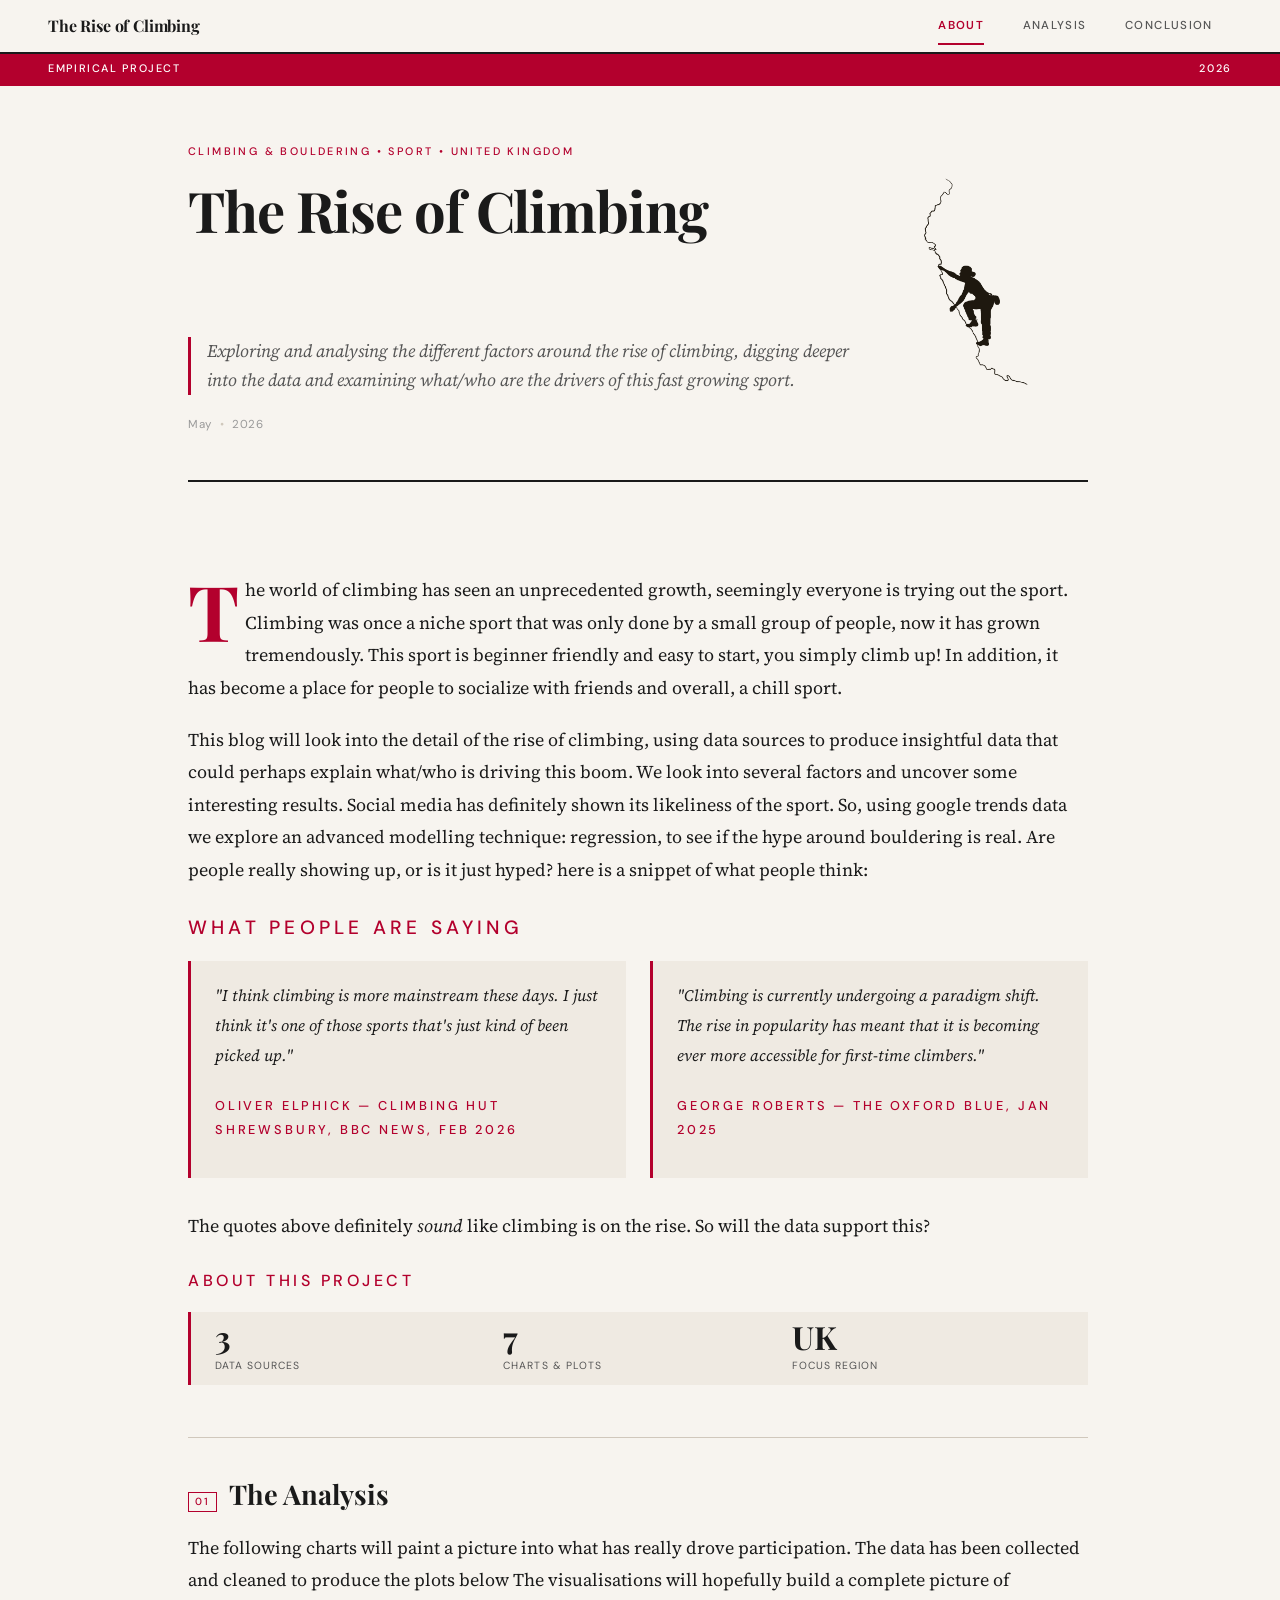
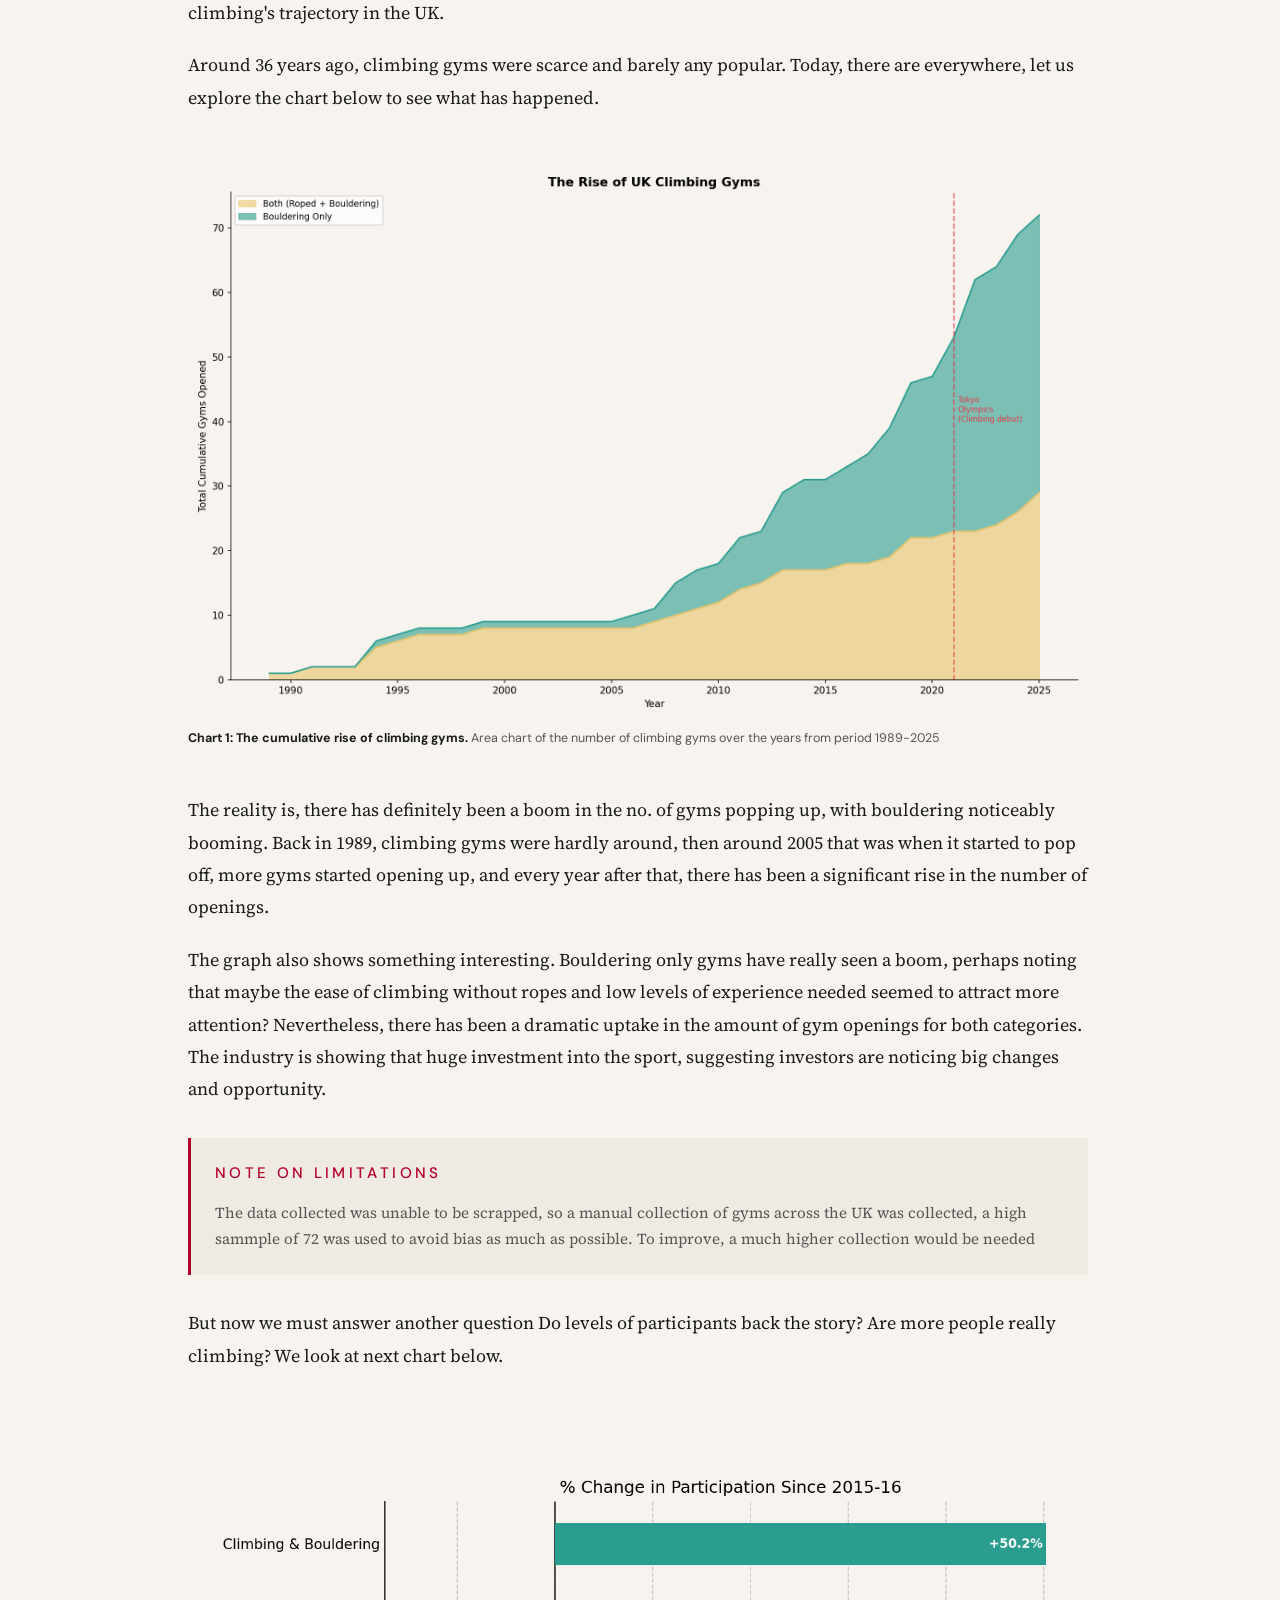
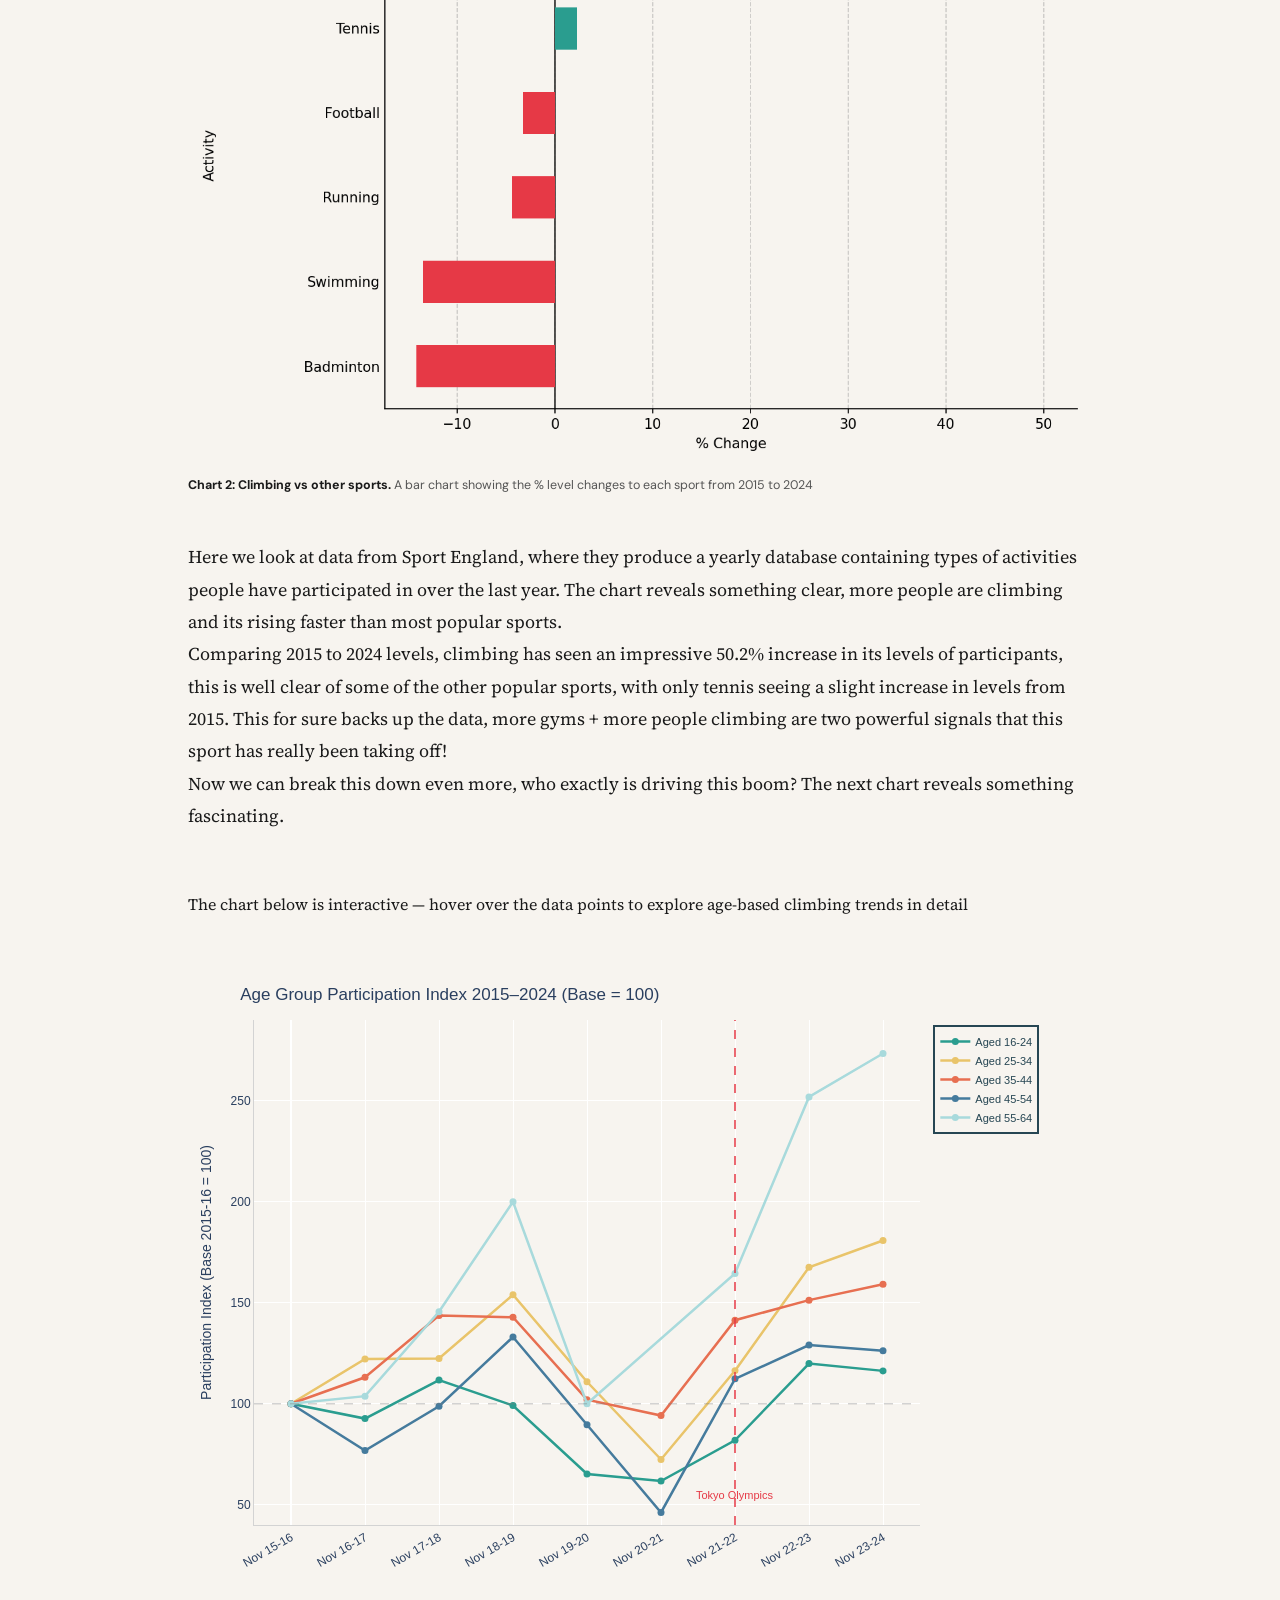
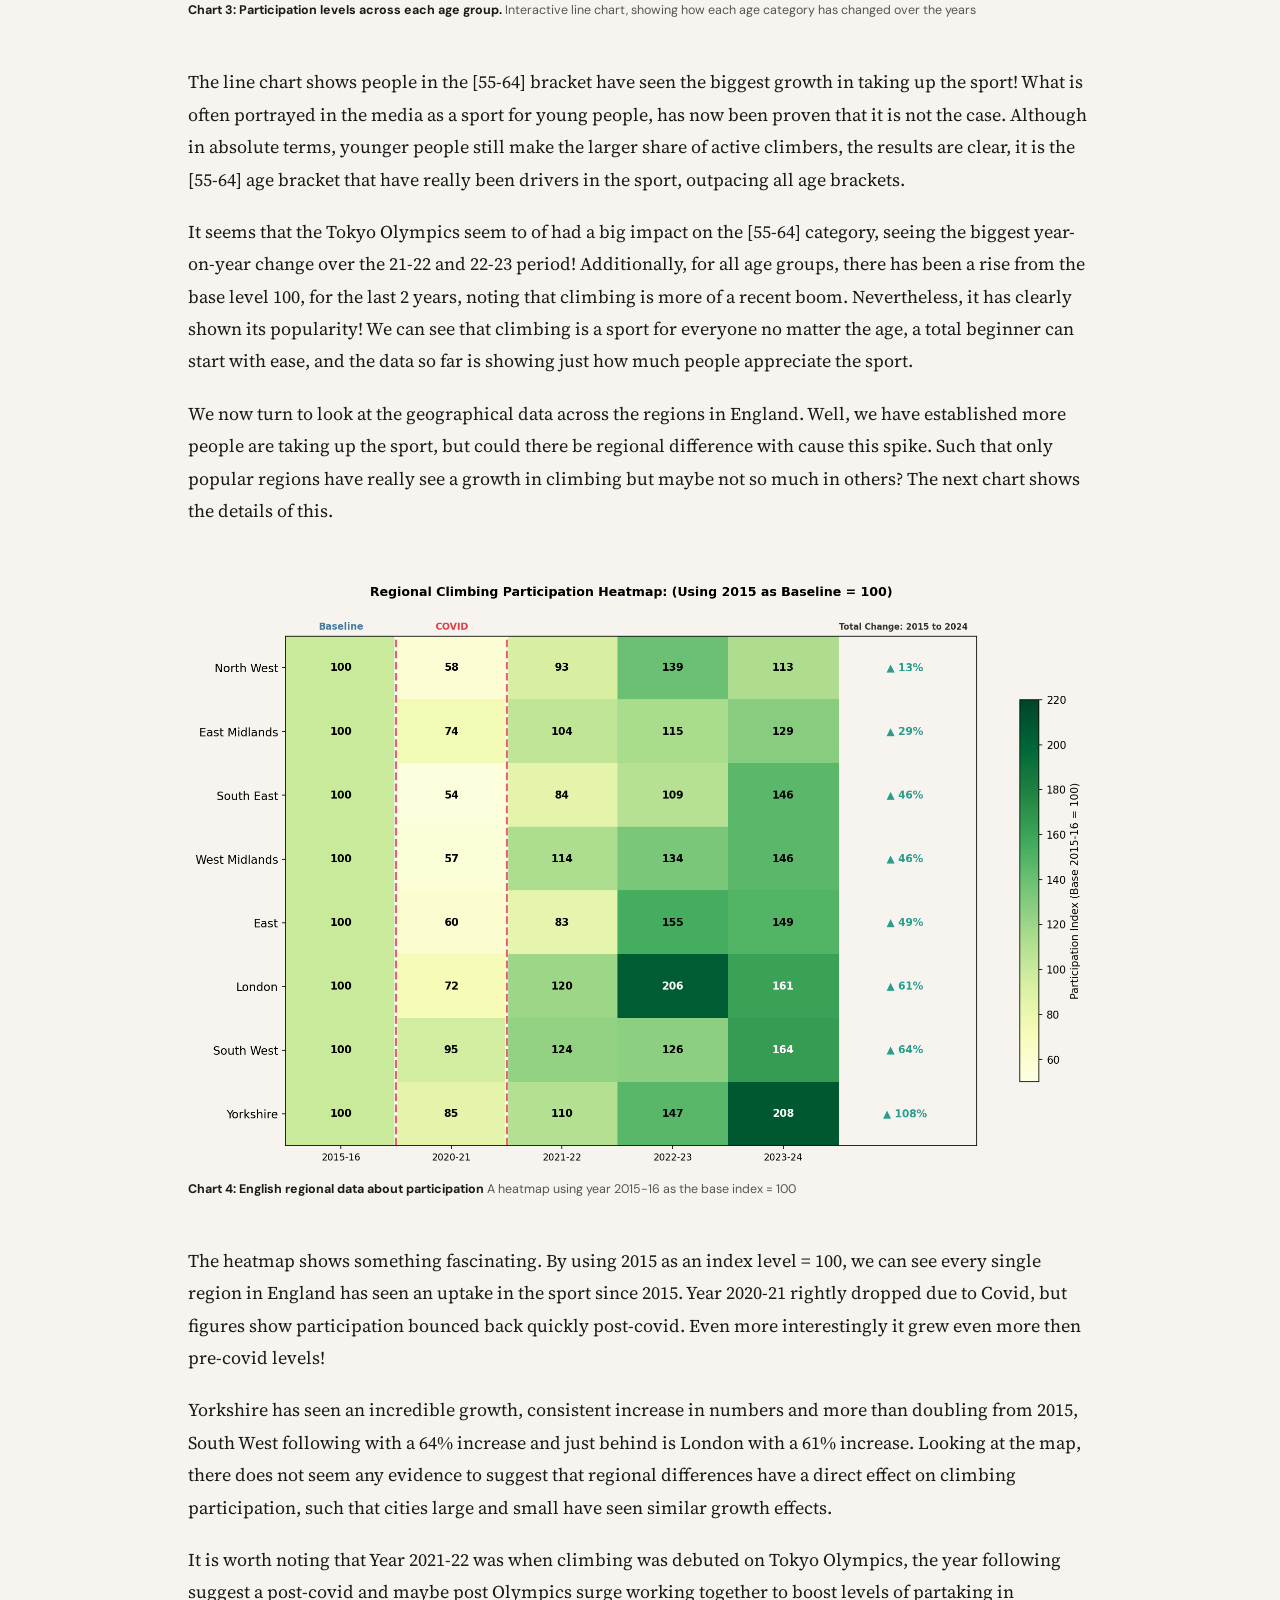
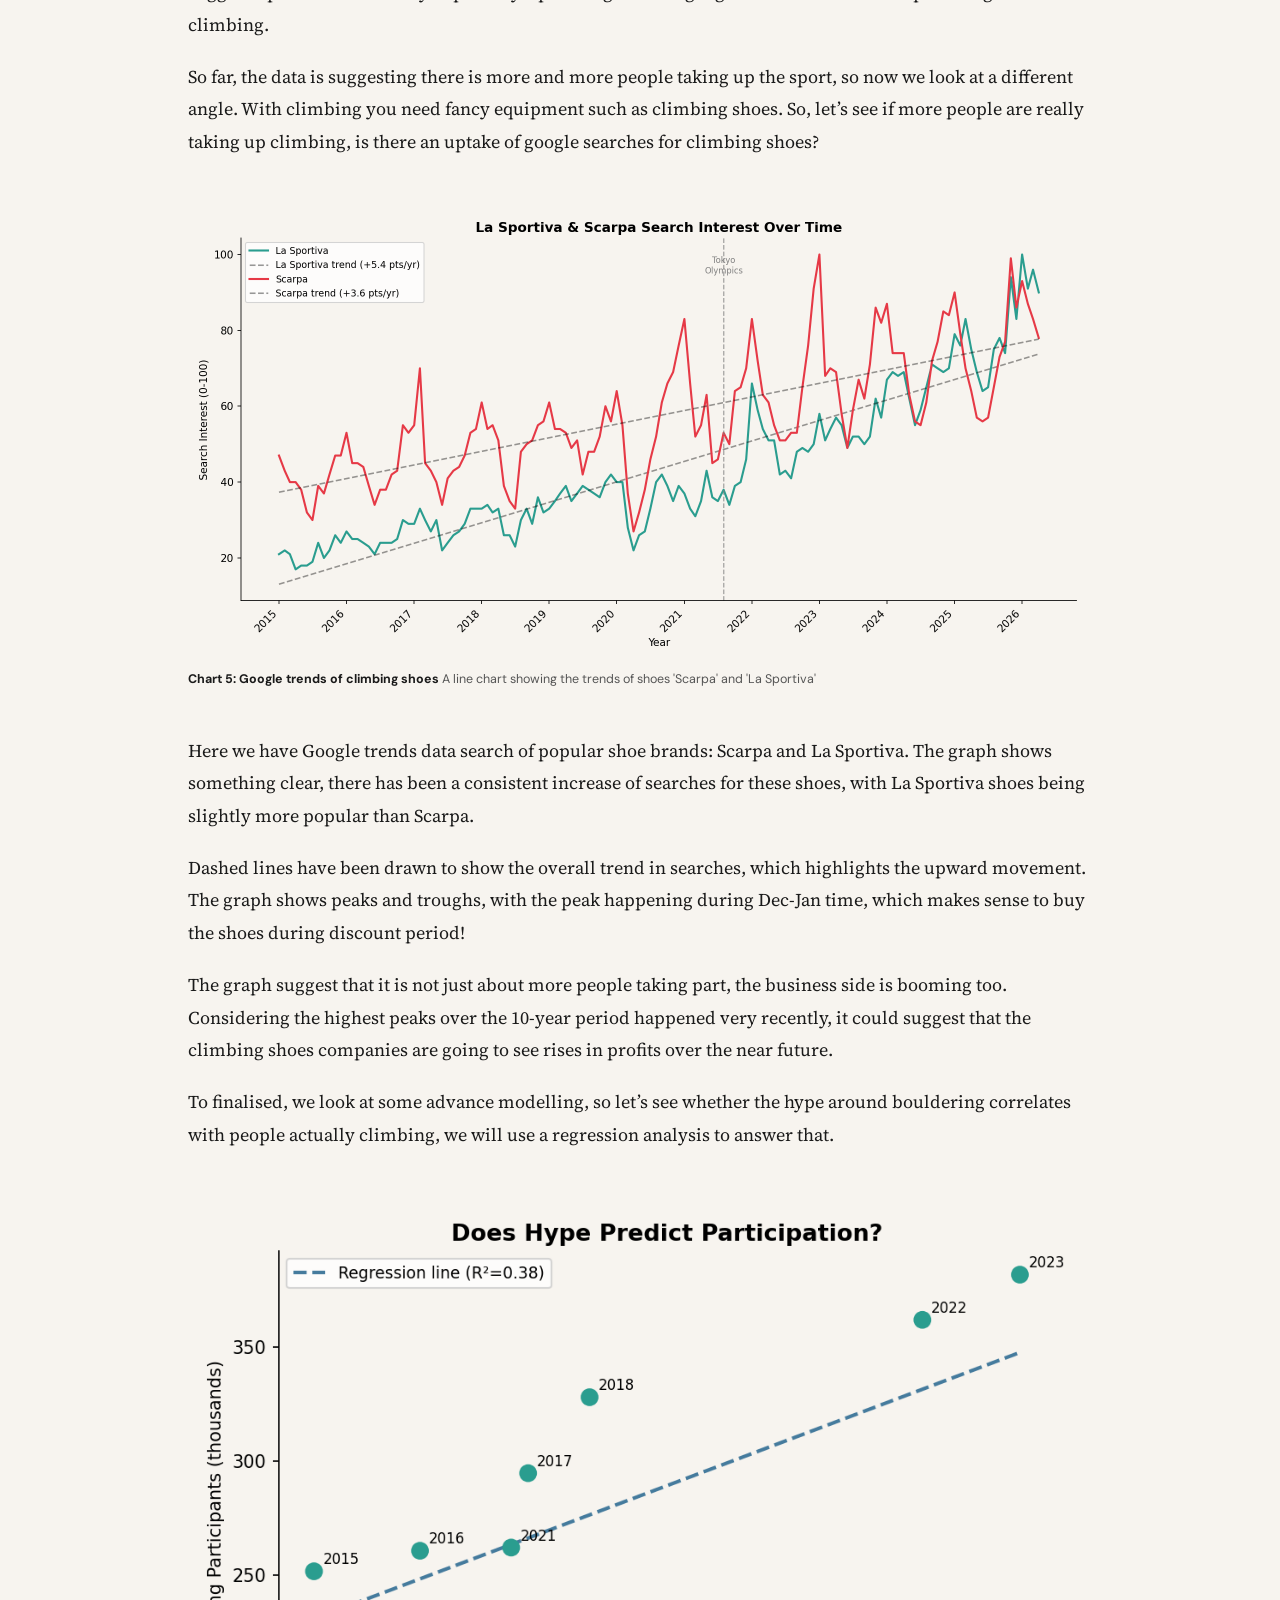
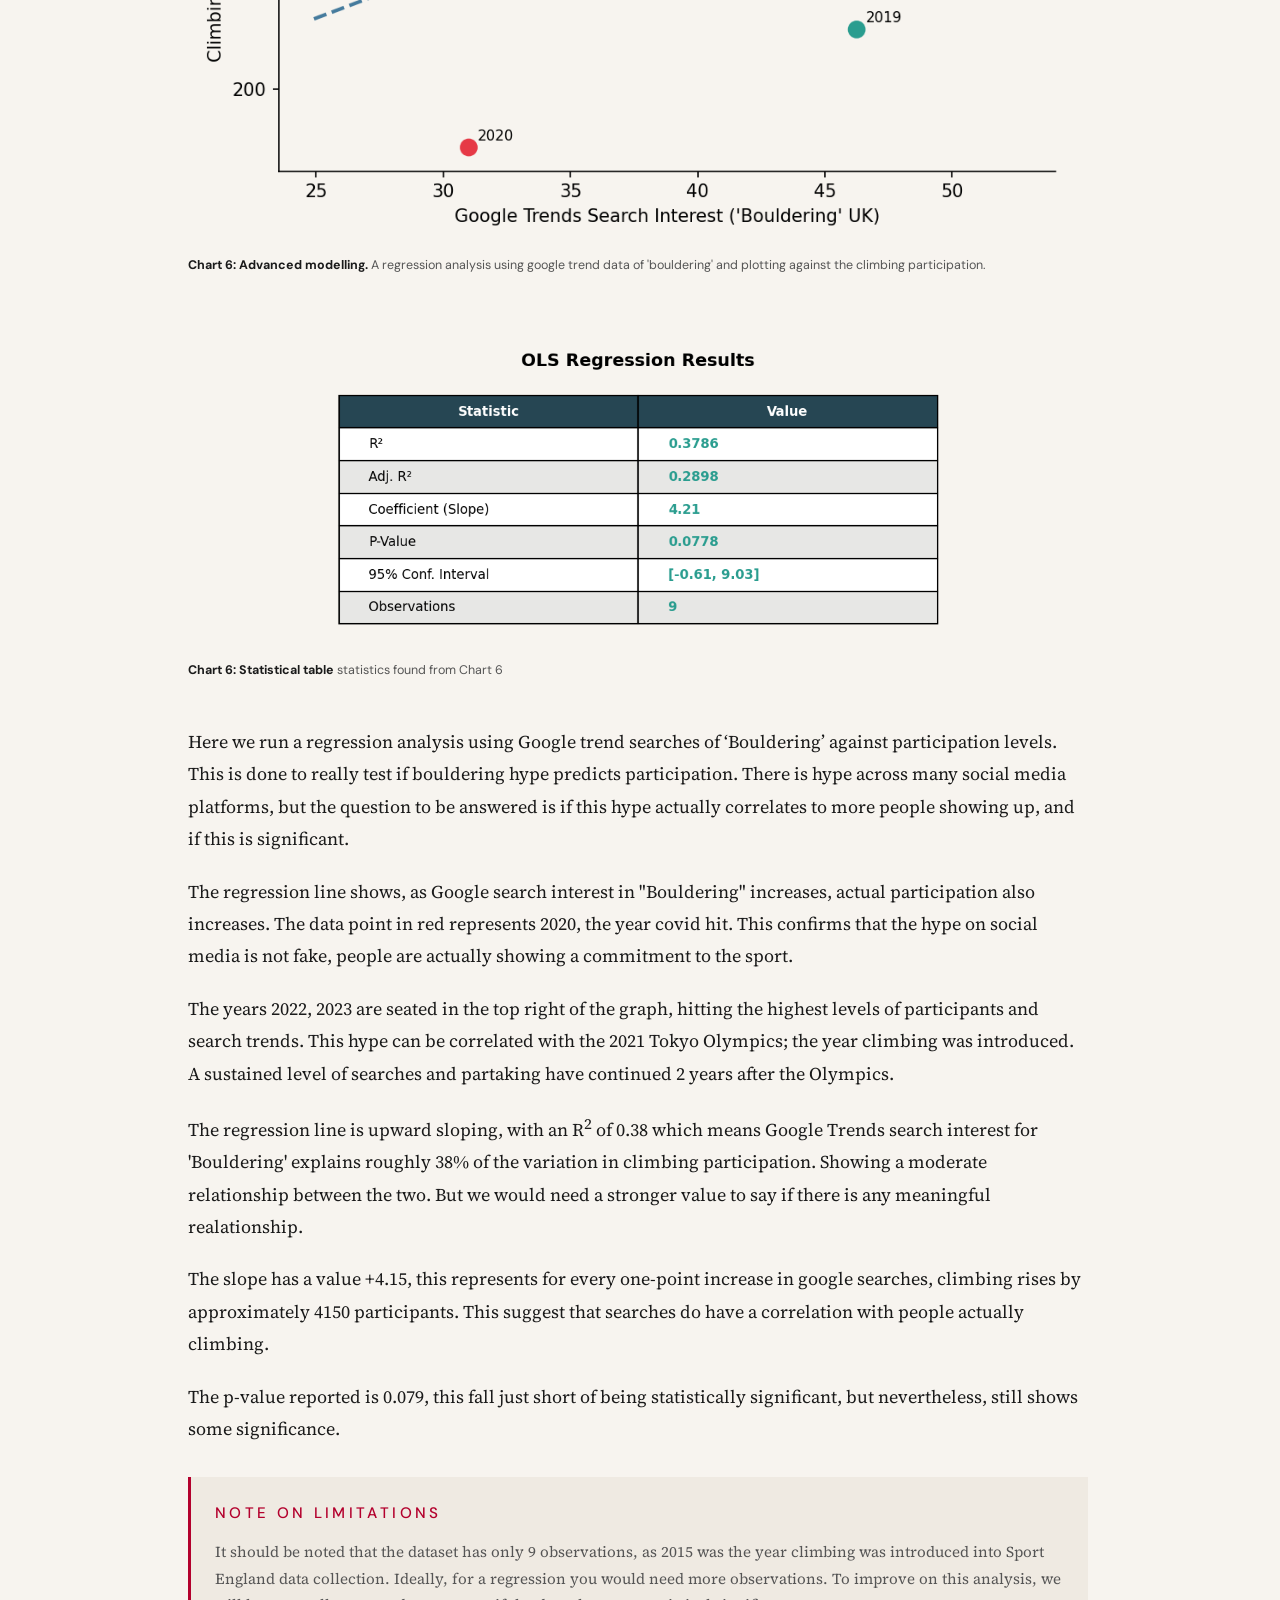
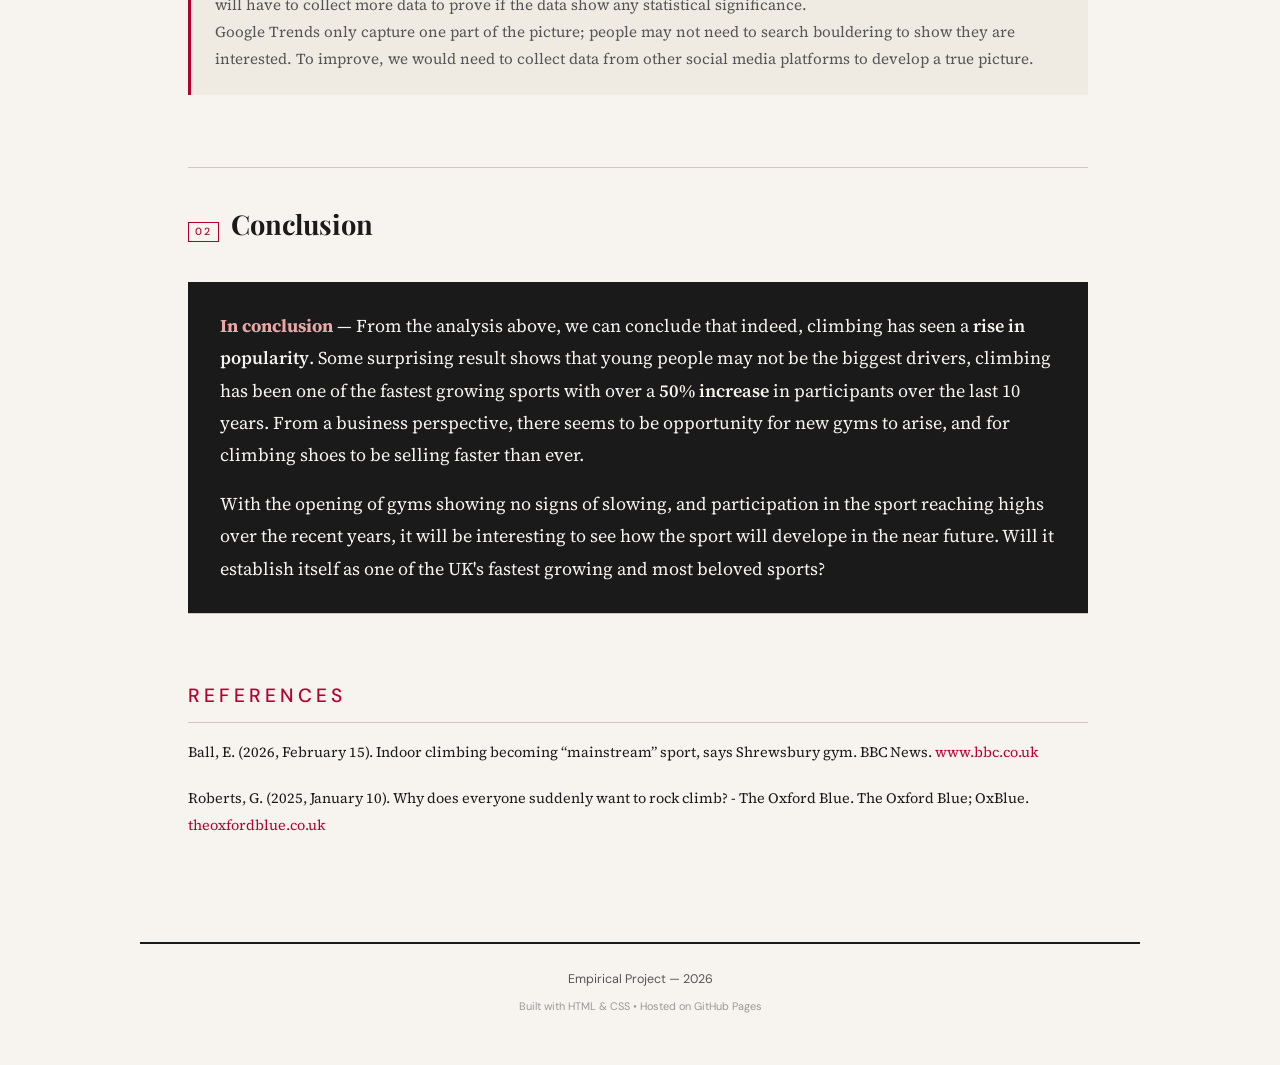
==== commit 9f79a24a: "Update README, update files" ====
--- a/index.html
+++ b/index.html
@@ -40,7 +40,7 @@
         <div class="header-text">
             <div class="article-category">Climbing & Bouldering &bull; Sport &bull; United Kingdom</div>
             <h1 class="article-title">The Rise of Climbing</h1>
-            <p class="article-standfirst">Exploring and analysing the different factors around the upbringing of climbing, digging deeper into the data and examining what/who are the drivers of this fast growing sport.</p>
+            <p class="article-standfirst">Exploring and analysing the different factors around the rise of climbing, digging deeper into the data and examining what/who are the drivers of this fast growing sport.</p>
             <div class="article-meta">
                 <span>May</span>
                 <span class="meta-dot">&bull;</span>
@@ -63,11 +63,13 @@
         <!-- INTRODUCTION -->
         <section class="article-section" id="about">
             <div class="drop-cap-wrap">
-            </p><span class="drop-cap">T</span>he world of climbing has seen an unprecedented growth, seemingly everyone is trying out the sport. Climbing was once a niche sport that was only done by a small group of people, now it has grown tremendously. This sport is beginner friendly, and easy to start, you simply climb up! In addition, it has become a place for people to socialize with friends and overall, a chill sport. 
-            </div>
-
-            </p>This blog will look into the detail of the rise of climbing, using data sources to produce insightful data that could perhaps explain what/who is driving this boom. We look into several factors and uncover some interesting results. Social media has definitely shown its likeliness of the sport. 
-                So, using google trends data we explore an advance modelling technique: regression, to see if the hype around bouldering is real. Are people really showing up, or is it just hyped?
+            </p><span class="drop-cap">T</span>he world of climbing has seen an unprecedented growth, seemingly everyone is trying out the sport. Climbing was once a niche sport that was only done by a small group of people, now it has grown tremendously. 
+            This sport is beginner friendly and easy to start, you simply climb up! In addition, it has become a place for people to socialize with friends and overall, a chill sport. 
+            </div>
+
+            </p>This blog will look into the detail of the rise of climbing, using data sources to produce insightful data that could perhaps explain what/who is driving this boom. We look into several factors and uncover some interesting results. 
+                Social media has definitely shown its likeliness of the sport. 
+                So, using google trends data we explore an advanced modelling technique: regression, to see if the hype around bouldering is real. Are people really showing up, or is it just hyped? here is a snippet of what people think:
             
             
             <!-- What People Are Saying -->
@@ -115,7 +117,7 @@
         </p>The following charts will paint a picture into what has really drove participation. The data has been collected and cleaned to produce the plots below
                The visualisations will hopefully build a complete picture of climbing's trajectory in the UK.
             
-        </p>around 36 years ago, climbing gyms were scarce and barely any popularity. Today, there are everywhere, let us explore the chart below to see what has happend.
+        </p>Around 36 years ago, climbing gyms were scarce and barely any popular. Today, there are everywhere, let us explore the chart below to see what has happened.
 
             <!-- Chart 1 -->
             <figure class="chart-figure">
@@ -125,7 +127,8 @@
                 </figcaption>
             </figure>
             </p>The reality is, there has definitely been a boom in the no. of gyms popping up, with bouldering noticeably booming. Back in 1989, climbing gyms were hardly around, then around 2005 that was when it started to pop off, more gyms started opening up, and every year after that, there has been a significant rise in the number of openings.</p> 
-            </p>The graph also shows something interesting.Bouldering only gyms have really seen a boom, perhaps noting that maybe the ease of climbing without ropes and low levels of experience needed seemed to attract more attention? Nevertheless, the has been a dramatic uptake in the amount of gym openings for both categories. The industry is showing that huge investment into the sport, suggesting investors are noticing big changes and opportunity.</p> 
+            </p>The graph also shows something interesting. Bouldering only gyms have really seen a boom, perhaps noting that maybe the ease of climbing without ropes and low levels of experience needed seemed to attract more attention? 
+            Nevertheless, there has been a dramatic uptake in the amount of gym openings for both categories. The industry is showing that huge investment into the sport, suggesting investors are noticing big changes and opportunity.</p> 
             <div class="limitation-box">
                 <div class="limitation-title"> NOTE ON LIMITATIONS</div>
                 <p> The data collected was unable to be scrapped, so a manual collection of gyms across the UK was collected, a high sammple of 72 was used to avoid bias as much as possible. To improve, a much higher collection would be needed
@@ -144,7 +147,7 @@
                 </figcaption>
             </figure>
             </p>Here we look at data from Sport England, where they produce a yearly database containing types of activities people have participated in over the last year. The chart reveals something clear, more people are climbing and its rising faster than most popular sports. 
-            </p>Comparing 2015 to 2024 levels, climbing has seen an impressive 50.2% increase in its levels of participants, this is well clear of some of the other popular sports, with only tennis seeing a slight increase in levels from 2015. This for sure back up the data, more gyms + more people climbing are two powerful signals that this sport has really been taking off! 
+            </p>Comparing 2015 to 2024 levels, climbing has seen an impressive 50.2% increase in its levels of participants, this is well clear of some of the other popular sports, with only tennis seeing a slight increase in levels from 2015. This for sure backs up the data, more gyms + more people climbing are two powerful signals that this sport has really been taking off! 
             </p>Now we can break this down even more, who exactly is driving this boom? The next chart reveals something fascinating.
 
             <!-- INTERACTIVE -->
@@ -167,7 +170,7 @@
                     <strong>Chart 3: Participation levels across each age group.</strong> Interactive line chart, showing how each age category has changed over the years  
                 </figcaption>
             </figure>
-            </p>people in the [55-64] bracket have seen the biggest growth taking up the sport! What is often portrayed in the media as a sport for young people, has now been proven that it is not the case. Although in absolute terms, younger people still make the larger share of active climbers, the results are clear, it is the [55-64] age bracket that have really been drivers in the sport, outpacing all age brackets.
+            </p>The line chart shows people in the [55-64] bracket have seen the biggest growth in taking up the sport! What is often portrayed in the media as a sport for young people, has now been proven that it is not the case. Although in absolute terms, younger people still make the larger share of active climbers, the results are clear, it is the [55-64] age bracket that have really been drivers in the sport, outpacing all age brackets.
             </P> It seems that the Tokyo Olympics seem to of had a big impact on the [55-64] category, seeing the biggest year-on-year change over the 21-22 and 22-23 period! Additionally, for all age groups, there has been a rise from the base level 100, for the last 2 years, noting that climbing is more of a recent boom. Nevertheless, it has clearly shown its popularity!
                 We can see that climbing is a sport for everyone no matter the age, a total beginner can start with ease, and the data so far is showing just how much people appreciate the sport.
             </P>We now turn to look at the geographical data across the regions in England. Well, we have established more people are taking up the sport, but could there be regional difference with cause this spike. Such that only popular regions have really see a growth in climbing but maybe not so much in others? The next chart shows the details of this.
@@ -180,9 +183,9 @@
                     <strong>Chart 4: English regional data about participation </strong> A heatmap using year 2015-16 as the base index = 100
                 </figcaption>
             </figure>
-        </p>The heatmap shows something fascinating. Firstly, every single region in England has seen an uptake in the sport since 2015. Year 2020-21 rightly dropped due to Covid, but figures show participation bounced back quickly post-covid. Even more interestingly it grew even more then pre-covid levels! 
+        </p>The heatmap shows something fascinating. By using 2015 as an index level = 100, we can see every single region in England has seen an uptake in the sport since 2015. Year 2020-21 rightly dropped due to Covid, but figures show participation bounced back quickly post-covid. Even more interestingly it grew even more then pre-covid levels! 
         </p>Yorkshire has seen an incredible growth, consistent increase in numbers and more than doubling from 2015, South West following with a 64% increase and just behind is London with a 61% increase. Looking at the map, there does not seem any evidence to suggest that regional differences have a direct effect on climbing participation, such that cities large and small have seen similar growth effects.
-        </p>It is worth noting that Year 2021-22 was when climbing was debuted on Tokyo Olympics, the year following suggest a post-covid and maybe post Olympics surge working to boost levels of partaking in climbing. 
+        </p>It is worth noting that Year 2021-22 was when climbing was debuted on Tokyo Olympics, the year following suggest a post-covid and maybe post Olympics surge working together to boost levels of partaking in climbing. 
         </p>So far, the data is suggesting there is more and more people taking up the sport, so now we look at a different angle. With climbing you need fancy equipment such as climbing shoes. So, let’s see if more people are really taking up climbing, is there an uptake of google searches for climbing shoes? 
 
 
@@ -194,7 +197,7 @@
                 </figcaption>
             </figure>
         </p>Here we have Google trends data search of popular shoe brands: Scarpa and La Sportiva. The graph shows something clear, there has been a consistent increase of searches for these shoes, with La Sportiva shoes being slightly more popular than Scarpa. 
-        </p>Dashed lines have been drawn to show the overall trend in searches, which highlights the upward movement. The graph shows peaks and troughs, with the peak happing during Dec-Jan time, which makes sense to buy the shoes at a discount! 
+        </p>Dashed lines have been drawn to show the overall trend in searches, which highlights the upward movement. The graph shows peaks and troughs, with the peak happening during Dec-Jan time, which makes sense to buy the shoes during discount period! 
         </p>The graph suggest that it is not just about more people taking part, the business side is booming too. Considering the highest peaks over the 10-year period happened very recently, it could suggest that the climbing shoes companies are going to see rises in profits over the near future.
         </p>To finalised, we look at some advance modelling, so let’s see whether the hype around bouldering correlates with people actually climbing, we will use a regression analysis to answer that.
 
@@ -203,7 +206,7 @@
             <figure class="chart-figure">
                 <img src="Sources_and_Python_Code/Plots/Regression_scatter.png" alt="Regression analysis" loading="lazy">
                 <figcaption>
-                    <strong>Chart 6: Advance modelling.</strong> A regression analysis using google trend data of 
+                    <strong>Chart 6: Advanced modelling.</strong> A regression analysis using google trend data of 
                     'bouldering' and plotting against the climbing participation.
                 </figcaption>
             </figure>
@@ -211,13 +214,14 @@
             <figure class="chart-figure">
                 <img src="Sources_and_Python_Code/Plots/Regression_Chart_table.png" alt="Regression table" loading="lazy" style="width: 70%; margin: 0 auto;">
                 <figcaption>
-                    <strong>Chart 6: Statistical table </strong> Statsitics found from Chart 6
+                    <strong>Chart 6: Statistical table </strong> statistics found from Chart 6
                 </figcaption>
             </figure>
         </p>Here we run a regression analysis using Google trend searches of ‘Bouldering’ against participation levels. This is done to really test if bouldering hype predicts participation. There is hype across many social media platforms, but the question to be answered is if this hype actually correlates to more people showing up, and if this is significant.
         </p>The regression line shows, as Google search interest in "Bouldering" increases, actual participation also increases. The data point in red represents 2020, the year covid hit. This confirms that the hype on social media is not fake, people are actually showing a commitment to the sport. 
         </p>The years 2022, 2023 are seated in the top right of the graph, hitting the highest levels of participants and search trends. This hype can be correlated with the 2021 Tokyo Olympics; the year climbing was introduced. A sustained level of searches and partaking have continued 2 years after the Olympics.
-        </p>The regression line is upward sloping, with an R<sup>2</sup> of 0.38 which means Google Trends search interest for 'Bouldering' explains roughly 38% of the variation in climbing participation. Showing a moderate relationship between the two. 
+        </p>The regression line is upward sloping, with an R<sup>2</sup> of 0.38 which means Google Trends search interest for 'Bouldering' explains roughly 38% of the variation in climbing participation. Showing a moderate relationship between the two.
+         But we would need a stronger value to say if there is any meaningful realationship.
         </p>The slope has a value +4.15, this represents for every one-point increase in google searches, climbing rises by approximately 4150 participants. This suggest that searches do have a correlation with people actually climbing. 
         </p>The p-value reported is 0.079, this fall just short of being statistically significant, but nevertheless, still shows some significance.
 
